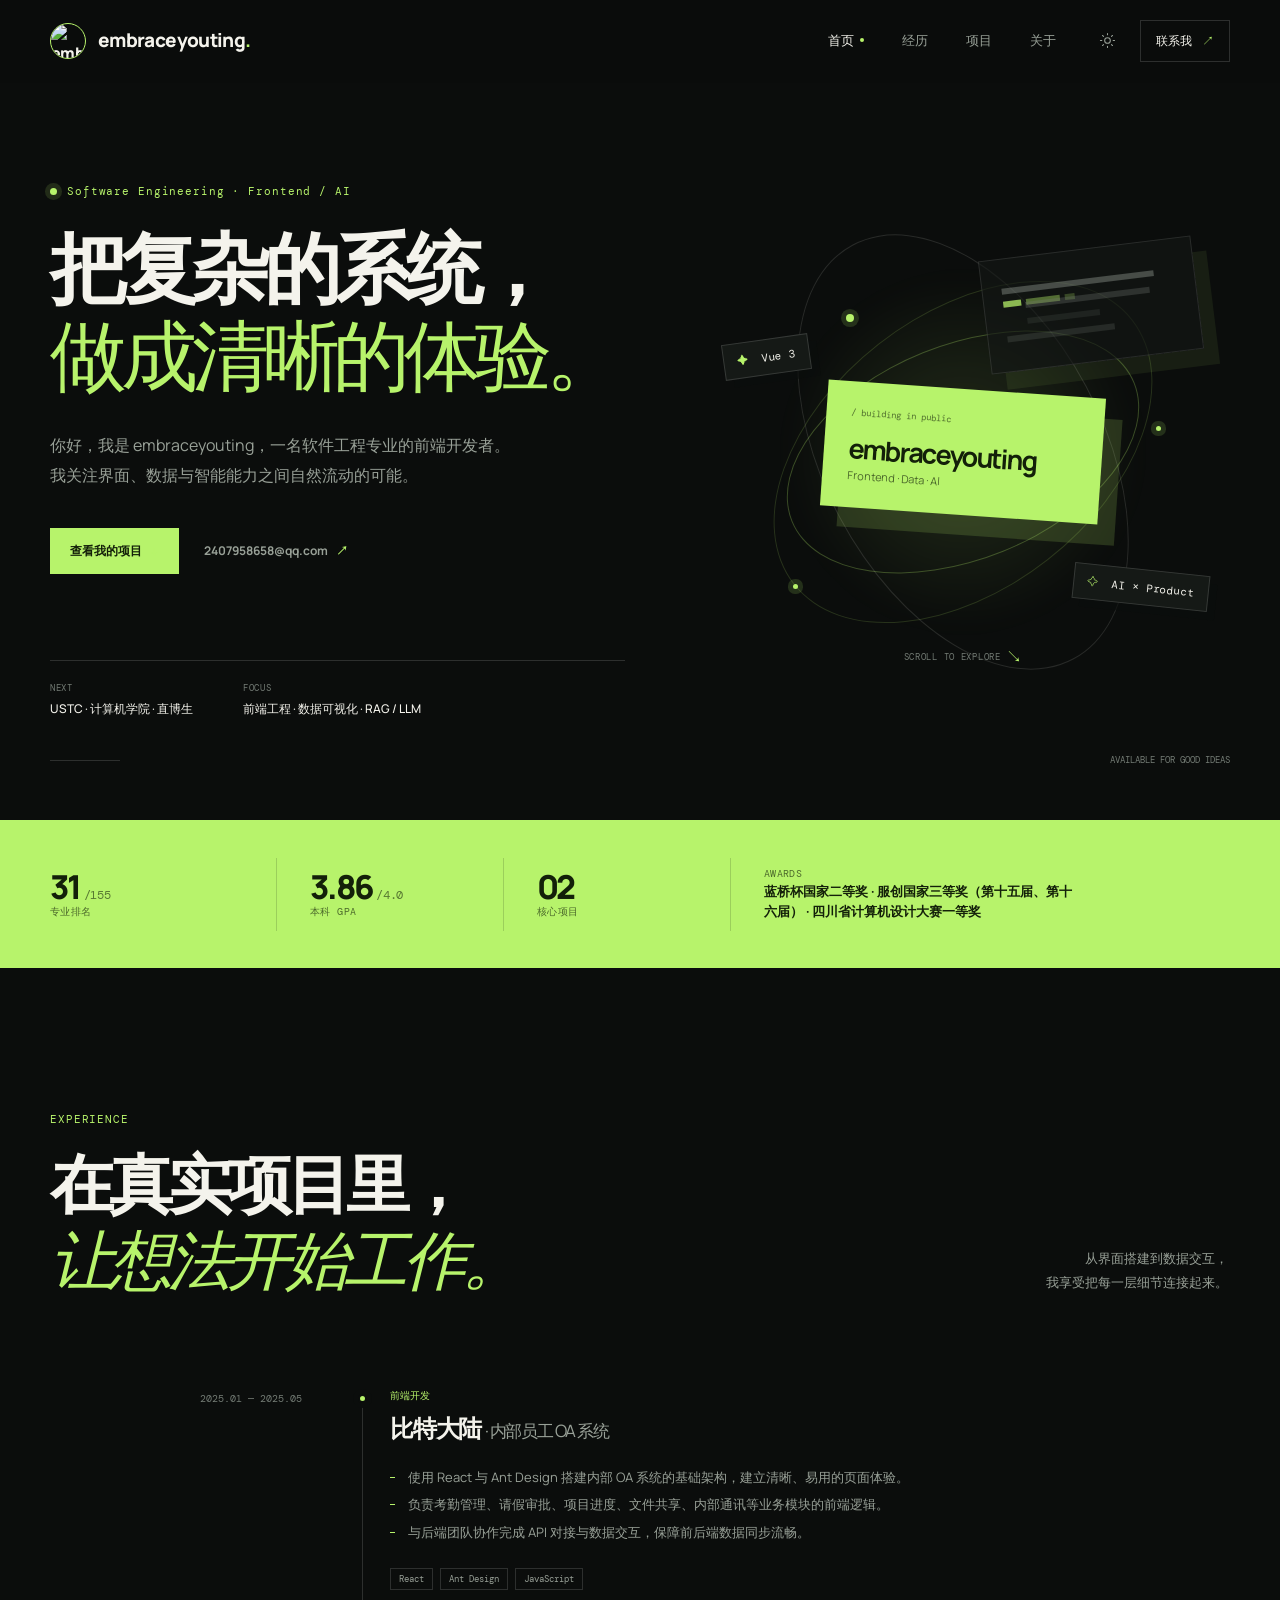
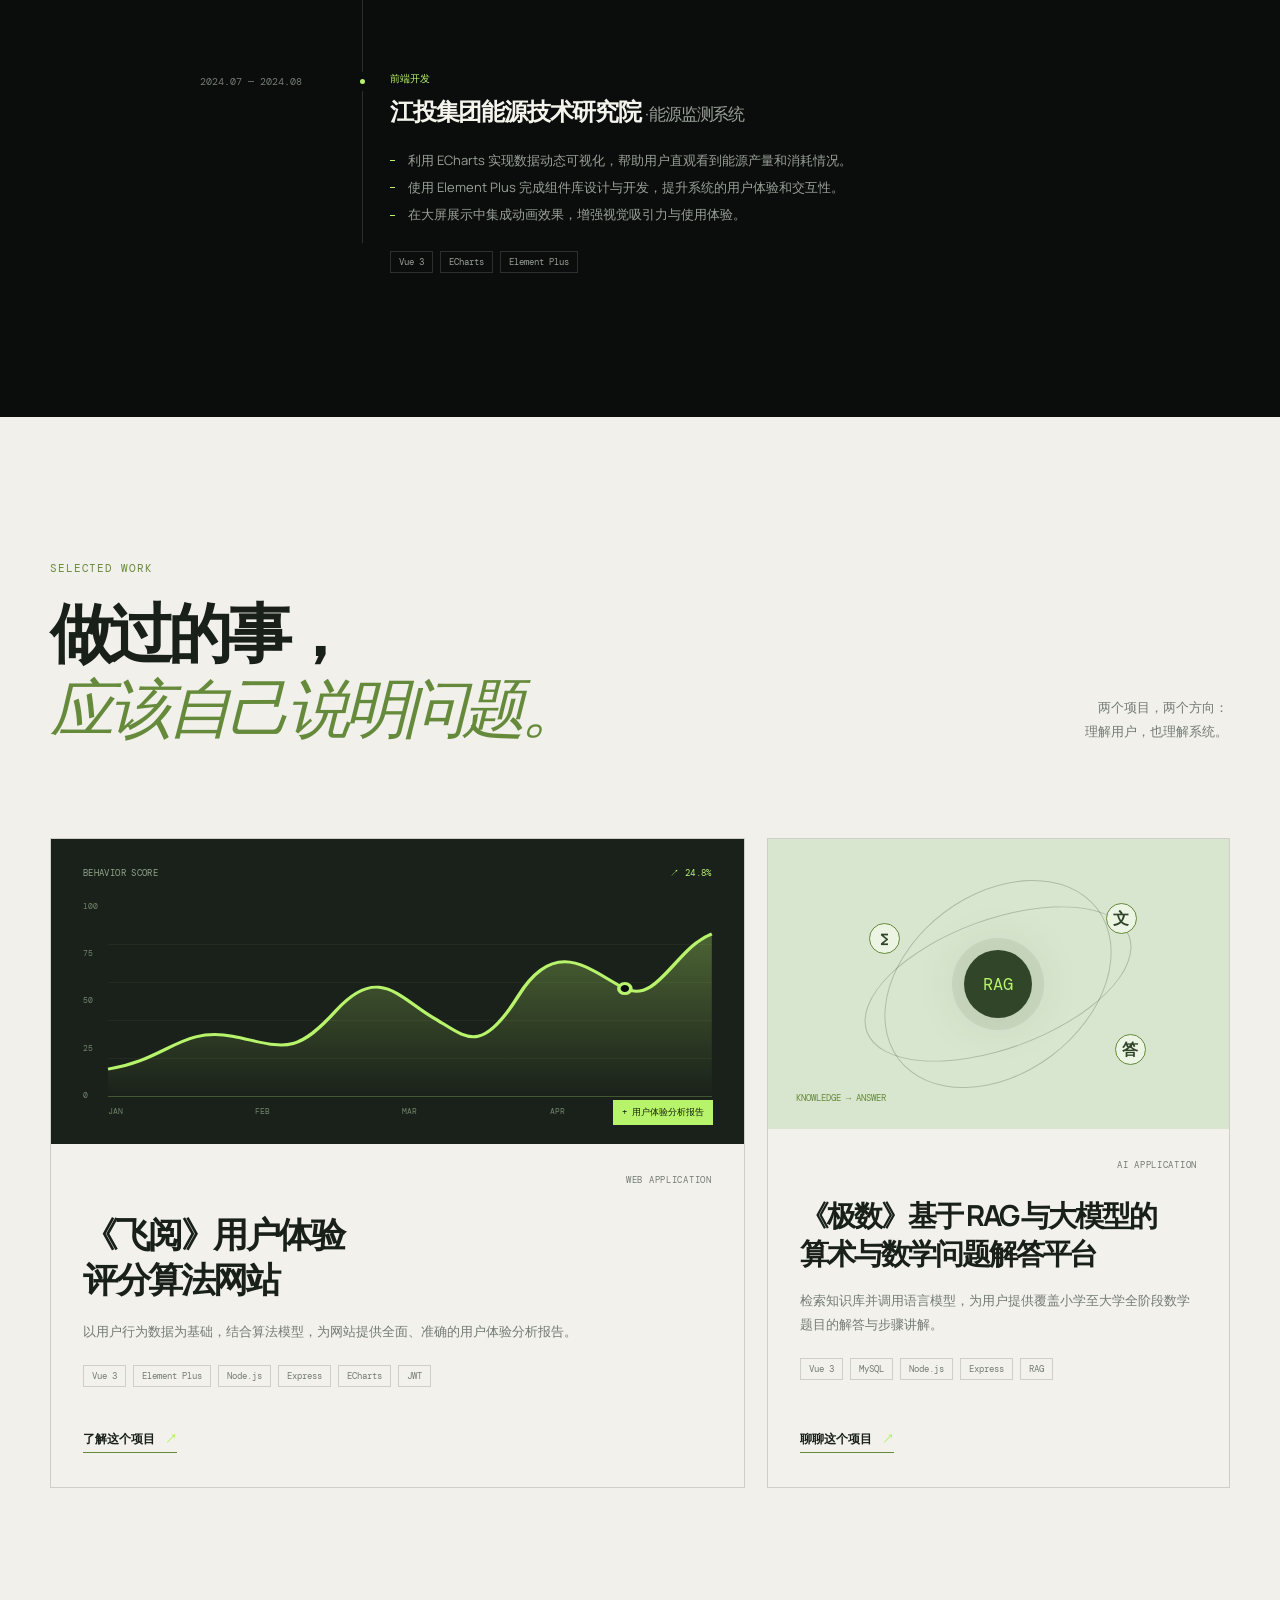
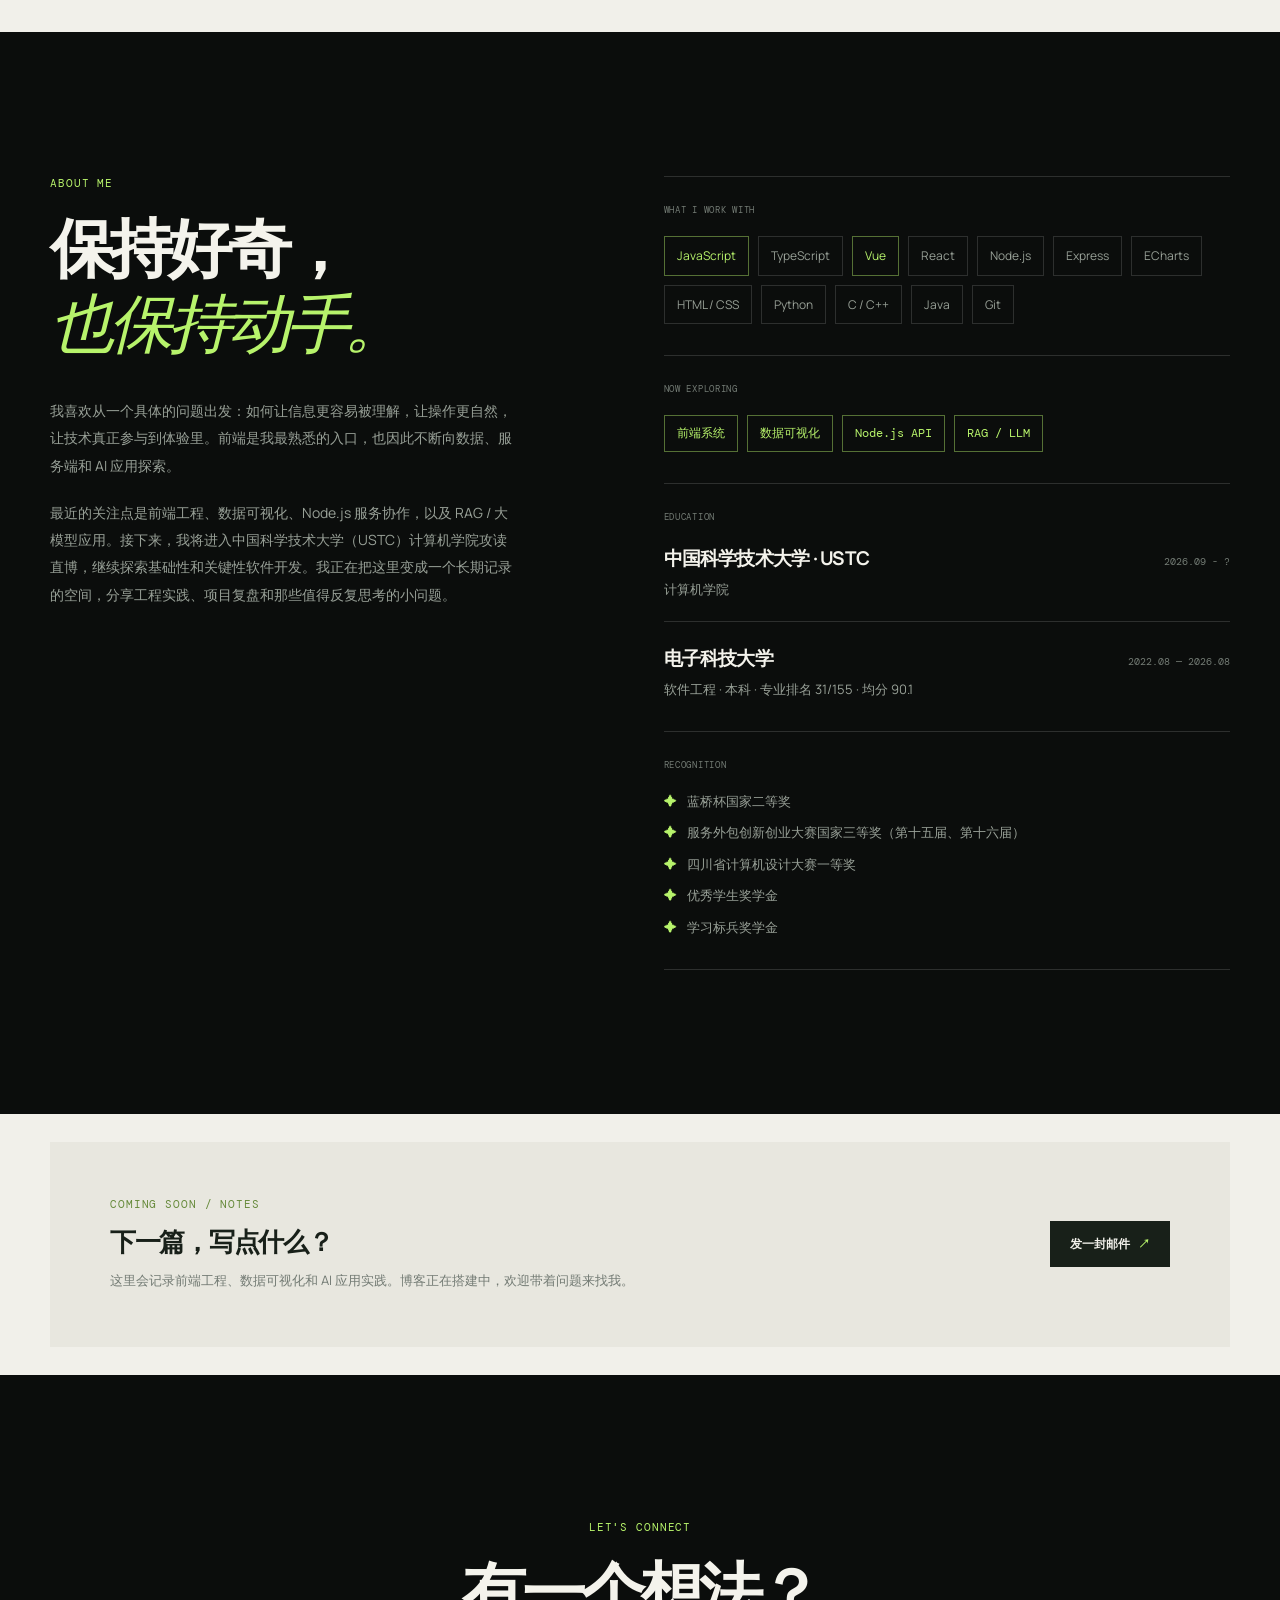
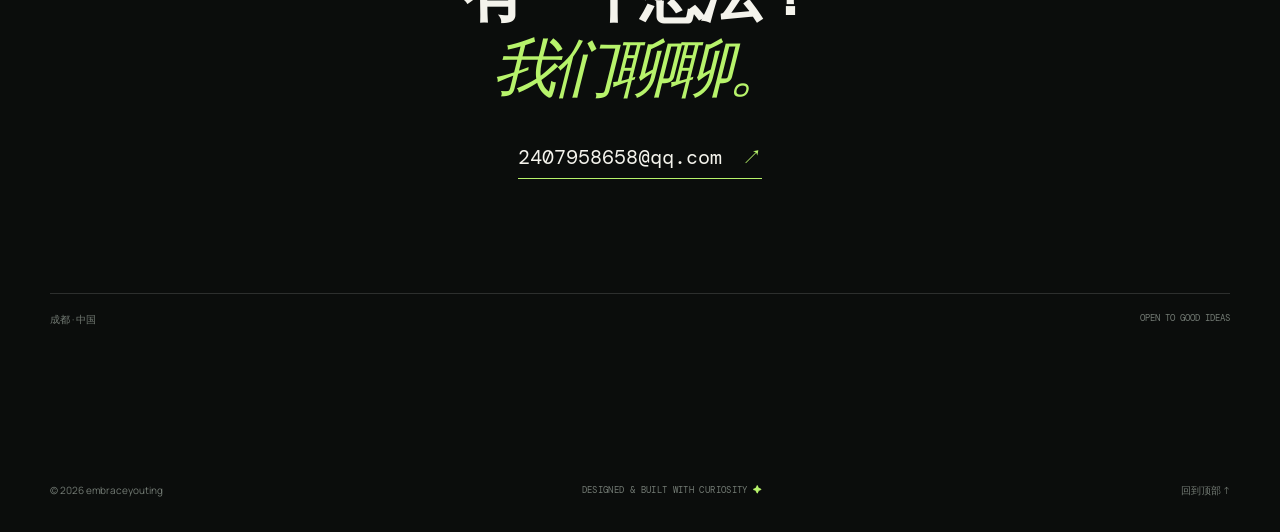
==== index.html @ 8d68cef4 "Adjust education timeline and scrollbar visibility" ====
<!doctype html>
<html lang="zh-CN">
  <head>
    <meta charset="UTF-8" />
    <meta name="viewport" content="width=device-width, initial-scale=1.0" />
    <meta name="theme-color" content="#0b0d0c" />
    <meta
      name="description"
      content="embraceyouting 的个人主页：软件工程、前端开发、数据可视化与 AI 应用实践。"
    />
    <meta property="og:title" content="embraceyouting · Frontend / AI Applications" />
    <meta
      property="og:description"
      content="把复杂的系统，做成清晰的体验。"
    />
    <meta property="og:type" content="website" />
    <title>embraceyouting · Frontend / AI Applications</title>
    <link rel="preconnect" href="https://fonts.googleapis.com" />
    <link rel="preconnect" href="https://fonts.gstatic.com" crossorigin />
    <link
      href="https://fonts.googleapis.com/css2?family=DM+Mono:wght@400;500&family=Manrope:wght@400;500;600;700;800&display=swap"
      rel="stylesheet"
    />
    <link rel="stylesheet" href="styles.css" />
  </head>

  <body>
    <a class="skip-link" href="#main-content">跳到主要内容</a>

    <header class="site-header" data-header>
      <div class="container nav-wrap">
        <a class="brand" href="#top" aria-label="返回首页">
          <img
            class="brand-avatar"
            src="https://avatars.githubusercontent.com/u/118800749?s=512&amp;v=4"
            alt="embraceyouting 的头像"
            width="36"
            height="36"
          />
          <span class="brand-name">embraceyouting<span class="accent">.</span></span>
        </a>

        <nav class="desktop-nav" aria-label="主导航">
          <a class="nav-link is-active" href="#top">首页</a>
          <a class="nav-link" href="#experience">经历</a>
          <a class="nav-link" href="#projects">项目</a>
          <a class="nav-link" href="#about">关于</a>
        </nav>

        <div class="nav-actions">
          <button class="icon-button theme-toggle" type="button" aria-label="切换主题" data-theme-toggle>
            <svg class="icon icon-sun" viewBox="0 0 24 24" aria-hidden="true">
              <circle cx="12" cy="12" r="4"></circle>
              <path d="M12 2v2M12 20v2M4.93 4.93l1.41 1.41M17.66 17.66l1.41 1.41M2 12h2M20 12h2M4.93 19.07l1.41-1.41M17.66 6.34l1.41-1.41"></path>
            </svg>
            <svg class="icon icon-moon" viewBox="0 0 24 24" aria-hidden="true">
              <path d="M20.2 15.6A8.6 8.6 0 0 1 8.4 3.8 8.6 8.6 0 1 0 20.2 15.6Z"></path>
            </svg>
          </button>
          <a class="nav-contact" href="mailto:2407958658@qq.com">联系我 <span>↗</span></a>
          <button class="menu-toggle" type="button" aria-label="打开菜单" aria-expanded="false" data-menu-toggle>
            <span></span><span></span>
          </button>
        </div>
      </div>

      <div class="mobile-menu" data-mobile-menu>
        <a href="#top">首页</a>
        <a href="#experience">经历</a>
        <a href="#projects">项目</a>
        <a href="#about">关于</a>
        <a href="mailto:2407958658@qq.com">发送邮件 <span>↗</span></a>
      </div>
    </header>

    <main id="main-content">
      <section class="hero section" id="top">
        <div class="hero-grid container">
          <div class="hero-copy reveal">
            <p class="eyebrow"><span class="pulse-dot"></span> Software Engineering · Frontend / AI</p>
            <h1>把复杂的系统，<br /><span>做成清晰的体验。</span></h1>
            <p class="hero-intro">
              你好，我是 embraceyouting，一名软件工程专业的前端开发者。<br />
              我关注界面、数据与智能能力之间自然流动的可能。
            </p>
            <div class="hero-actions">
              <a class="button button-primary" href="#projects">查看我的项目 <span>↓</span></a>
              <a class="button button-ghost" href="mailto:2407958658@qq.com">2407958658@qq.com <span>↗</span></a>
            </div>
            <div class="hero-meta">
              <div>
                <span class="meta-label">NEXT</span>
                <strong>USTC · 计算机学院 · 直博生</strong>
              </div>
              <div>
                <span class="meta-label">FOCUS</span>
                <strong>前端工程 · 数据可视化 · RAG / LLM</strong>
              </div>
            </div>
          </div>

          <div class="hero-art reveal reveal-delay-1" aria-label="个人技术方向可视化">
            <div class="art-glow"></div>
            <div class="orbit orbit-one"></div>
            <div class="orbit orbit-two"></div>
            <div class="orbit orbit-three"></div>
            <div class="orbit-dot dot-one"></div>
            <div class="orbit-dot dot-two"></div>
            <div class="orbit-dot dot-three"></div>
            <div class="code-card card-back">
              <span class="code-line"><i></i><i></i><i></i></span>
              <span class="code-line line-long"></span>
              <span class="code-line line-short"></span>
              <span class="code-line line-medium"></span>
            </div>
            <div class="portrait-card">
              <div class="portrait-caption">
                <span class="mono">/ building in public</span>
                <strong>embraceyouting</strong>
                <span>Frontend · Data · AI</span>
              </div>
            </div>
            <div class="floating-tag tag-vue"><span>✦</span> Vue 3</div>
            <div class="floating-tag tag-ai"><span>✧</span> AI × Product</div>
          <div class="art-index mono">SCROLL TO EXPLORE <span>↘</span></div>
          </div>
        </div>
        <div class="hero-bottom container reveal reveal-delay-2">
          <span class="hero-line"></span>
          <span class="mono">AVAILABLE FOR GOOD IDEAS</span>
        </div>
      </section>

      <section class="signal-strip" aria-label="个人概览">
        <div class="container signal-grid">
          <div class="signal-item reveal">
            <span class="signal-number">31<span>/155</span></span>
            <span class="signal-label">专业排名</span>
          </div>
          <div class="signal-item reveal reveal-delay-1">
            <span class="signal-number">3.86<span>/4.0</span></span>
            <span class="signal-label">本科 GPA</span>
          </div>
          <div class="signal-item reveal reveal-delay-2">
            <span class="signal-number">02</span>
            <span class="signal-label">核心项目</span>
          </div>
          <div class="signal-item signal-note reveal reveal-delay-3">
            <span class="signal-label">AWARDS</span>
            <strong>蓝桥杯国家二等奖 · 服创国家三等奖（第十五届、第十六届） · 四川省计算机设计大赛一等奖</strong>
          </div>
        </div>
      </section>

      <section class="section section-dark" id="experience">
        <div class="container">
          <div class="section-heading reveal">
            <div>
              <p class="section-kicker">EXPERIENCE</p>
              <h2>在真实项目里，<br /><em>让想法开始工作。</em></h2>
            </div>
            <p class="section-note">从界面搭建到数据交互，<br />我享受把每一层细节连接起来。</p>
          </div>

          <div class="timeline">
            <article class="timeline-item reveal">
              <div class="timeline-date mono">2025.01 — 2025.05</div>
              <div class="timeline-marker"><span></span></div>
              <div class="timeline-content">
                <p class="timeline-role">前端开发</p>
                <h3>比特大陆 <span>· 内部员工 OA 系统</span></h3>
                <ul>
                  <li>使用 React 与 Ant Design 搭建内部 OA 系统的基础架构，建立清晰、易用的页面体验。</li>
                  <li>负责考勤管理、请假审批、项目进度、文件共享、内部通讯等业务模块的前端逻辑。</li>
                  <li>与后端团队协作完成 API 对接与数据交互，保障前后端数据同步流畅。</li>
                </ul>
                <div class="timeline-tags"><span>React</span><span>Ant Design</span><span>JavaScript</span></div>
              </div>
            </article>

            <article class="timeline-item reveal">
              <div class="timeline-date mono">2024.07 — 2024.08</div>
              <div class="timeline-marker"><span></span></div>
              <div class="timeline-content">
                <p class="timeline-role">前端开发</p>
                <h3>江投集团能源技术研究院 <span>· 能源监测系统</span></h3>
                <ul>
                  <li>利用 ECharts 实现数据动态可视化，帮助用户直观看到能源产量和消耗情况。</li>
                  <li>使用 Element Plus 完成组件库设计与开发，提升系统的用户体验和交互性。</li>
                  <li>在大屏展示中集成动画效果，增强视觉吸引力与使用体验。</li>
                </ul>
                <div class="timeline-tags"><span>Vue 3</span><span>ECharts</span><span>Element Plus</span></div>
              </div>
            </article>
          </div>
        </div>
      </section>

      <section class="section section-paper" id="projects">
        <div class="container">
          <div class="section-heading reveal">
            <div>
              <p class="section-kicker">SELECTED WORK</p>
              <h2>做过的事，<br /><em>应该自己说明问题。</em></h2>
            </div>
            <p class="section-note">两个项目，两个方向：<br />理解用户，也理解系统。</p>
          </div>

          <div class="project-grid">
            <article class="project-card project-card-featured reveal">
              <div class="project-visual visual-dashboard">
                <div class="visual-topline"><span>BEHAVIOR SCORE</span><span>↗ 24.8%</span></div>
                <div class="chart-area">
                  <div class="chart-y"><span>100</span><span>75</span><span>50</span><span>25</span><span>0</span></div>
                  <svg viewBox="0 0 500 190" role="img" aria-label="用户行为趋势示意图" preserveAspectRatio="none">
                    <defs>
                      <linearGradient id="chart-fill" x1="0" x2="0" y1="0" y2="1">
                        <stop offset="0" stop-color="#b7f36b" stop-opacity=".32" />
                        <stop offset="1" stop-color="#b7f36b" stop-opacity="0" />
                      </linearGradient>
                    </defs>
                    <path d="M0 163 C48 154 61 120 103 130 S154 151 189 104 S242 92 269 111 S308 151 340 89 S401 66 428 82 S470 41 500 27 V190 H0Z" fill="url(#chart-fill)" />
                    <path d="M0 163 C48 154 61 120 103 130 S154 151 189 104 S242 92 269 111 S308 151 340 89 S401 66 428 82 S470 41 500 27" fill="none" stroke="#b7f36b" stroke-width="3" />
                    <circle cx="428" cy="82" r="5" fill="#0b0d0c" stroke="#b7f36b" stroke-width="3" />
                  </svg>
                </div>
                <div class="chart-x"><span>JAN</span><span>FEB</span><span>MAR</span><span>APR</span><span>MAY</span></div>
                <div class="visual-chip">+ 用户体验分析报告</div>
              </div>
              <div class="project-copy">
                <div class="project-topline"><span class="project-type">WEB APPLICATION</span></div>
                <h3>《飞阅》用户体验<br />评分算法网站</h3>
                <p>以用户行为数据为基础，结合算法模型，为网站提供全面、准确的用户体验分析报告。</p>
                <div class="project-stack"><span>Vue 3</span><span>Element Plus</span><span>Node.js</span><span>Express</span><span>ECharts</span><span>JWT</span></div>
                <a class="text-link" href="mailto:2407958658@qq.com?subject=关于《飞阅》用户体验评分算法网站">了解这个项目 <span>↗</span></a>
              </div>
            </article>

            <article class="project-card reveal reveal-delay-1">
              <div class="project-visual visual-rag">
                <div class="rag-orbit rag-orbit-one"></div>
                <div class="rag-orbit rag-orbit-two"></div>
                <div class="rag-core">RAG</div>
                <div class="rag-node node-a">∑</div>
                <div class="rag-node node-b">文</div>
                <div class="rag-node node-c">答</div>
                <div class="rag-label mono">KNOWLEDGE → ANSWER</div>
              </div>
              <div class="project-copy">
                <div class="project-topline"><span class="project-type">AI APPLICATION</span></div>
                <h3>《极数》基于 RAG 与大模型的<br />算术与数学问题解答平台</h3>
                <p>检索知识库并调用语言模型，为用户提供覆盖小学至大学全阶段数学题目的解答与步骤讲解。</p>
                <div class="project-stack"><span>Vue 3</span><span>MySQL</span><span>Node.js</span><span>Express</span><span>RAG</span></div>
                <a class="text-link" href="mailto:2407958658@qq.com?subject=关于《极数》数学问答平台">聊聊这个项目 <span>↗</span></a>
              </div>
            </article>
          </div>
        </div>
      </section>

      <section class="section section-dark about-section" id="about">
        <div class="container about-grid">
          <div class="about-intro reveal">
              <p class="section-kicker">ABOUT ME</p>
            <h2>保持好奇，<br /><em>也保持动手。</em></h2>
            <p>
              我喜欢从一个具体的问题出发：如何让信息更容易被理解，让操作更自然，让技术真正参与到体验里。前端是我最熟悉的入口，也因此不断向数据、服务端和 AI 应用探索。
            </p>
            <p>
              最近的关注点是前端工程、数据可视化、Node.js 服务协作，以及 RAG / 大模型应用。接下来，我将进入中国科学技术大学（USTC）计算机学院攻读直博，继续探索基础性和关键性软件开发。我正在把这里变成一个长期记录的空间，分享工程实践、项目复盘和那些值得反复思考的小问题。
            </p>
          </div>

          <div class="about-details reveal reveal-delay-1">
            <div class="detail-block">
              <span class="detail-label mono">WHAT I WORK WITH</span>
              <div class="skill-cloud">
                <span class="skill skill-main">JavaScript</span><span>TypeScript</span><span class="skill skill-main">Vue</span><span>React</span><span>Node.js</span><span>Express</span><span>ECharts</span><span>HTML / CSS</span><span>Python</span><span>C / C++</span><span>Java</span><span>Git</span>
              </div>
            </div>
            <div class="detail-block">
              <span class="detail-label mono">NOW EXPLORING</span>
              <div class="focus-list"><span>前端系统</span><span>数据可视化</span><span>Node.js API</span><span>RAG / LLM</span></div>
            </div>
            <div class="detail-block detail-education">
              <span class="detail-label mono">EDUCATION</span>
              <div class="education-row"><strong>中国科学技术大学 · USTC</strong><span>2026.09 - ?</span></div>
              <p>计算机学院</p>
              <div class="education-row"><strong>电子科技大学</strong><span>2022.08 — 2026.08</span></div>
              <p>软件工程 · 本科 · 专业排名 31/155 · 均分 90.1</p>
            </div>
            <div class="detail-block detail-education">
              <span class="detail-label mono">RECOGNITION</span>
              <div class="recognition-list"><span>蓝桥杯国家二等奖</span><span>服务外包创新创业大赛国家三等奖（第十五届、第十六届）</span><span>四川省计算机设计大赛一等奖</span><span>优秀学生奖学金</span><span>学习标兵奖学金</span></div>
            </div>
          </div>
        </div>
      </section>

      <section class="writing-section section-paper">
        <div class="container writing-card reveal">
          <div>
            <p class="section-kicker">COMING SOON / NOTES</p>
            <h2>下一篇，写点什么？</h2>
            <p>这里会记录前端工程、数据可视化和 AI 应用实践。博客正在搭建中，欢迎带着问题来找我。</p>
          </div>
          <a class="button button-dark" href="mailto:2407958658@qq.com?subject=你好，embraceyouting">发一封邮件 <span>↗</span></a>
        </div>
      </section>

      <section class="contact-section section-dark" id="contact">
        <div class="container contact-wrap reveal">
          <p class="section-kicker">LET'S CONNECT</p>
          <h2>有一个想法？<br /><em>我们聊聊。</em></h2>
          <a class="contact-email" href="mailto:2407958658@qq.com">2407958658@qq.com <span>↗</span></a>
          <div class="contact-meta"><span>成都 · 中国</span><span class="mono">OPEN TO GOOD IDEAS</span></div>
        </div>
      </section>
    </main>

    <footer class="site-footer">
      <div class="container footer-wrap">
          <span>© <span data-year>2026</span> embraceyouting</span>
        <span class="footer-build mono">DESIGNED & BUILT WITH CURIOSITY <span>✦</span></span>
        <a href="#top">回到顶部 ↑</a>
      </div>
    </footer>

    <script src="script.js"></script>
  </body>
</html>
---- styles.css ----
:root {
  --bg: #0b0d0c;
  --bg-soft: #111412;
  --bg-card: #151916;
  --paper: #f1f0ea;
  --paper-soft: #e8e7df;
  --ink: #182019;
  --text: #f4f3ec;
  --muted: #98a097;
  --muted-light: #737b74;
  --line: rgba(255, 255, 255, 0.14);
  --line-dark: rgba(24, 32, 25, 0.16);
  --accent: #b7f36b;
  --accent-deep: #90c84e;
  --accent-ink: #132009;
  --serif: Georgia, "Times New Roman", "Noto Serif SC", serif;
  --sans: "Manrope", "PingFang SC", "Microsoft YaHei", sans-serif;
  --mono: "DM Mono", "SFMono-Regular", Consolas, monospace;
  color-scheme: dark;
}

html[data-theme="light"] {
  --bg: #f3f2ed;
  --bg-soft: #eae9e2;
  --bg-card: #ffffff;
  --paper: #0f1510;
  --paper-soft: #e7e7df;
  --ink: #f3f2ed;
  --text: #182019;
  --muted: #5f695f;
  --muted-light: #727a73;
  --line: rgba(24, 32, 25, 0.16);
  --line-dark: rgba(255, 255, 255, 0.15);
  color-scheme: light;
}

* { box-sizing: border-box; }

html { scroll-behavior: smooth; scrollbar-width: none; }
html::-webkit-scrollbar { display: none; width: 0; height: 0; }

body {
  margin: 0;
  background: var(--bg);
  color: var(--text);
  font-family: var(--sans);
  font-size: 16px;
  line-height: 1.65;
  -webkit-font-smoothing: antialiased;
  overflow-x: hidden;
}

body, a, button { transition: background-color .25s ease, color .25s ease, border-color .25s ease; }
a { color: inherit; text-decoration: none; }
button { color: inherit; font: inherit; }
::selection { background: var(--accent); color: var(--accent-ink); }

.container { width: min(1180px, calc(100% - 96px)); margin: 0 auto; }
.mono { font-family: var(--mono); }
.accent { color: var(--accent); }
.section { padding: 144px 0; position: relative; }
.section-dark { background: var(--bg); color: var(--text); }
.section-paper { background: var(--paper); color: var(--ink); }

.skip-link {
  position: fixed; left: 20px; top: -100px; z-index: 1000;
  padding: 8px 14px; background: var(--accent); color: var(--accent-ink);
}
.skip-link:focus { top: 20px; }

.site-header {
  position: fixed; inset: 0 0 auto; z-index: 20;
  background: color-mix(in srgb, var(--bg) 78%, transparent);
  border-bottom: 1px solid transparent;
  backdrop-filter: blur(18px);
}
.site-header.is-scrolled { border-color: var(--line); }
.nav-wrap { min-height: 82px; display: flex; align-items: center; justify-content: space-between; gap: 36px; }
.brand { display: flex; align-items: center; gap: 12px; font-weight: 800; letter-spacing: -.04em; }
.brand-avatar { display: block; width: 36px; height: 36px; border: 1px solid var(--accent); border-radius: 50%; object-fit: cover; image-rendering: auto; }
.brand-name { font-size: 19px; }
.desktop-nav { display: flex; align-items: center; gap: 38px; margin-left: auto; }
.nav-link { color: var(--muted); font-size: 13px; }
.nav-link span, .mobile-menu span { margin-left: 5px; color: var(--muted-light); font: 10px var(--mono); }
.nav-link:hover, .nav-link.is-active { color: var(--text); }
.nav-link.is-active::after { display: inline-block; content: ""; width: 4px; height: 4px; margin: 0 0 3px 6px; border-radius: 50%; background: var(--accent); }
.nav-actions { display: flex; align-items: center; gap: 18px; }
.icon-button, .menu-toggle { display: grid; place-items: center; border: 0; background: transparent; cursor: pointer; }
.icon-button { width: 30px; height: 30px; color: var(--muted); }
.icon-button:hover { color: var(--accent); }
.icon { width: 17px; height: 17px; fill: none; stroke: currentColor; stroke-width: 1.5; stroke-linecap: round; stroke-linejoin: round; }
.icon-moon { display: none; }
html[data-theme="light"] .icon-sun { display: none; }
html[data-theme="light"] .icon-moon { display: block; }
.nav-contact { padding: 10px 15px; border: 1px solid var(--line); color: var(--text); font-size: 12px; }
.nav-contact:hover { border-color: var(--accent); color: var(--accent); }
.nav-contact span, .button span, .text-link span, .contact-email span { margin-left: 8px; color: var(--accent); }
.menu-toggle, .mobile-menu { display: none; }

.hero { min-height: min(820px, 100vh); padding-top: 184px; padding-bottom: 54px; display: flex; flex-direction: column; align-items: center; }
.hero-grid { display: grid; grid-template-columns: minmax(0, .97fr) minmax(420px, .9fr); align-items: center; gap: 72px; }
.eyebrow, .section-kicker, .meta-label, .detail-label { color: var(--accent); font: 11px var(--mono); letter-spacing: .08em; }
.eyebrow { display: flex; align-items: center; gap: 10px; margin: 0 0 26px; }
.pulse-dot { display: inline-block; width: 7px; height: 7px; border-radius: 50%; background: var(--accent); box-shadow: 0 0 0 5px color-mix(in srgb, var(--accent) 13%, transparent); }
h1, h2, h3, p { margin-top: 0; }
h1 { max-width: 720px; margin-bottom: 28px; font-size: clamp(46px, 6vw, 82px); line-height: 1.13; letter-spacing: -.075em; font-weight: 700; overflow-wrap: anywhere; }
h1 span, h2 em { color: var(--accent); font-family: var(--serif); font-weight: 400; letter-spacing: -.08em; }
.hero-intro { max-width: 500px; margin-bottom: 38px; color: var(--muted); font-size: 16px; line-height: 1.9; }
.hero-actions { display: flex; align-items: center; gap: 24px; flex-wrap: wrap; }
.button { display: inline-flex; align-items: center; justify-content: center; min-height: 46px; padding: 0 19px; border: 1px solid transparent; font-size: 12px; font-weight: 700; }
.button-primary { background: var(--accent); color: var(--accent-ink); }
.button-primary:hover { background: #d0ff91; transform: translateY(-2px); }
.button-ghost { padding-left: 0; padding-right: 0; border-color: transparent; color: var(--muted); }
.button-ghost:hover { color: var(--text); }
.button-dark { background: var(--ink); color: var(--paper); }
.button-dark:hover { background: var(--accent); color: var(--accent-ink); transform: translateY(-2px); }
.hero-meta { display: flex; gap: 50px; margin-top: 86px; padding-top: 21px; border-top: 1px solid var(--line); }
.hero-meta > div { display: flex; flex-direction: column; gap: 5px; }
.meta-label { font-size: 9px; color: var(--muted-light); }
.hero-meta strong { font-size: 12px; font-weight: 500; }

.hero-art { position: relative; min-height: 510px; }
.art-glow { position: absolute; width: 370px; height: 370px; left: 50%; top: 50%; transform: translate(-50%, -50%); border-radius: 50%; background: radial-gradient(circle, color-mix(in srgb, var(--accent) 14%, transparent) 0%, transparent 68%); filter: blur(12px); }
.orbit { position: absolute; left: 50%; top: 50%; border: 1px solid color-mix(in srgb, var(--accent) 27%, transparent); border-radius: 50%; transform: translate(-50%, -50%) rotate(-22deg); }
.orbit-one { width: 370px; height: 215px; }
.orbit-two { width: 470px; height: 280px; transform: translate(-50%, -50%) rotate(62deg); border-color: color-mix(in srgb, var(--text) 12%, transparent); }
.orbit-three { width: 275px; height: 430px; transform: translate(-50%, -50%) rotate(52deg); border-color: color-mix(in srgb, var(--accent) 16%, transparent); }
.orbit-dot { position: absolute; width: 8px; height: 8px; border-radius: 50%; background: var(--accent); box-shadow: 0 0 0 5px color-mix(in srgb, var(--accent) 15%, transparent); }
.dot-one { top: 23%; left: 28%; }
.dot-two { right: 13%; top: 45%; width: 5px; height: 5px; }
.dot-three { bottom: 23%; left: 18%; width: 5px; height: 5px; }
.code-card { position: absolute; width: 214px; padding: 19px; border: 1px solid var(--line); background: color-mix(in srgb, var(--bg-card) 84%, transparent); box-shadow: 14px 17px 0 color-mix(in srgb, var(--accent) 10%, transparent); transform: rotate(-7deg); }
.card-back { top: 10%; right: 6%; opacity: .74; }
.code-line { display: block; width: 88%; height: 6px; margin: 10px 0; background: color-mix(in srgb, var(--muted) 55%, transparent); }
.code-line i { display: inline-block; width: 18px; height: 6px; margin-right: 5px; background: var(--accent); }
.code-line i:nth-child(2) { width: 34px; opacity: .55; }
.code-line i:nth-child(3) { width: 10px; opacity: .32; }
.line-long { width: 72%; margin-left: 22px; opacity: .55; }
.line-short { width: 42%; margin-left: 22px; opacity: .28; }
.line-medium { width: 62%; opacity: .4; }
.portrait-card { position: absolute; z-index: 2; left: 50%; top: 50%; display: flex; align-items: center; width: 278px; min-height: 126px; padding: 25px; transform: translate(-50%, -50%) rotate(4deg); background: var(--accent); color: var(--accent-ink); box-shadow: 18px 20px 0 color-mix(in srgb, var(--accent) 16%, transparent); }
.portrait-caption { display: flex; flex-direction: column; line-height: 1.4; }
.portrait-caption .mono { margin-bottom: 10px; font-size: 9px; opacity: .62; }
.portrait-caption strong { font-size: 27px; letter-spacing: -.08em; }
.portrait-caption > span:last-child { font-size: 11px; opacity: .66; }
.floating-tag { position: absolute; z-index: 3; padding: 10px 13px; border: 1px solid var(--line); background: var(--bg-card); color: var(--text); font: 11px var(--mono); box-shadow: 8px 8px 0 color-mix(in srgb, var(--bg) 62%, transparent); }
.floating-tag span { color: var(--accent); margin-right: 6px; }
.tag-vue { left: 5%; top: 28%; transform: rotate(-8deg); }
.tag-ai { right: 4%; bottom: 20%; transform: rotate(6deg); }
.art-index { position: absolute; bottom: 7%; left: 50%; transform: translateX(-50%); width: 100%; text-align: center; color: var(--muted-light); font-size: 9px; letter-spacing: .08em; }
.art-index span { color: var(--accent); font-size: 16px; vertical-align: -2px; }
.hero-bottom { display: flex; align-items: center; gap: 16px; margin-top: auto; color: var(--muted-light); font: 10px var(--mono); }
.hero-line { width: 70px; height: 1px; background: var(--line); }
.hero-bottom .mono { margin-left: auto; font-size: 9px; }

.signal-strip { background: var(--accent); color: var(--accent-ink); }
.signal-grid { display: grid; grid-template-columns: 1fr 1fr 1fr 2.2fr; align-items: center; min-height: 148px; }
.signal-item { min-height: 73px; padding: 0 33px; border-right: 1px solid color-mix(in srgb, var(--accent-ink) 17%, transparent); display: flex; flex-direction: column; justify-content: center; gap: 2px; }
.signal-item:first-child { padding-left: 0; }
.signal-item:last-child { border: 0; }
.signal-number { font-size: 33px; line-height: 1; font-weight: 800; letter-spacing: -.08em; }
.signal-number span { margin-left: 4px; font: 12px var(--mono); opacity: .58; letter-spacing: -.03em; }
.signal-label { font: 10px var(--mono); letter-spacing: .04em; opacity: .65; }
.signal-note strong { max-width: 320px; font-size: 13px; line-height: 1.5; }

.section-heading { display: flex; align-items: flex-end; justify-content: space-between; gap: 50px; margin-bottom: 90px; }
.section-kicker { margin-bottom: 19px; }
.section-heading h2, .about-intro h2, .contact-wrap h2 { margin: 0; font-size: clamp(39px, 5vw, 66px); line-height: 1.18; letter-spacing: -.075em; }
.section-note { margin: 0 2px 4px 0; color: var(--muted); font-size: 13px; line-height: 1.9; text-align: right; }

.timeline { position: relative; max-width: 1030px; margin-left: auto; }
.timeline::before { position: absolute; top: 10px; bottom: 30px; left: 162px; width: 1px; background: var(--line); content: ""; }
.timeline-item { position: relative; display: grid; grid-template-columns: 135px 55px 1fr; gap: 0; padding-bottom: 82px; }
.timeline-item:last-child { padding-bottom: 0; }
.timeline-date { padding-top: 2px; color: var(--muted-light); font-size: 10px; white-space: nowrap; }
.timeline-marker { position: relative; z-index: 1; display: flex; justify-content: center; }
.timeline-marker span { display: block; width: 9px; height: 9px; margin-top: 5px; border: 2px solid var(--bg); border-radius: 50%; background: var(--accent); box-shadow: 0 0 0 5px var(--bg); }
.timeline-role { margin: 0 0 5px; color: var(--accent); font: 10px var(--mono); text-transform: uppercase; }
.timeline-content h3 { margin: 0 0 19px; font-size: 24px; letter-spacing: -.05em; }
.timeline-content h3 span { color: var(--muted); font-size: 17px; font-weight: 400; }
.timeline-content ul { max-width: 700px; margin: 0 0 25px; padding: 0; list-style: none; color: var(--muted); font-size: 13px; }
.timeline-content li { position: relative; padding-left: 18px; margin-bottom: 6px; }
.timeline-content li::before { position: absolute; left: 0; top: .8em; width: 5px; height: 1px; background: var(--accent); content: ""; }
.timeline-tags, .project-stack { display: flex; flex-wrap: wrap; gap: 7px; }
.timeline-tags span, .project-stack span { padding: 4px 8px; border: 1px solid var(--line); color: var(--muted); font: 9px var(--mono); }

.section-paper .section-kicker { color: #668a3b; }
.section-paper h2 em { color: #668a3b; }
.section-paper .section-note { color: var(--muted-light); }
.project-grid { display: grid; grid-template-columns: 1.2fr .8fr; gap: 22px; align-items: stretch; }
.project-card { display: flex; flex-direction: column; min-height: 650px; border: 1px solid var(--line-dark); background: color-mix(in srgb, var(--paper) 4%, transparent); }
.project-card-featured { display: grid; grid-template-rows: auto 1fr; }
.project-visual { position: relative; min-height: 290px; overflow: hidden; }
.visual-dashboard { padding: 28px 32px; background: #1a211a; color: #dff8be; }
.visual-topline { display: flex; justify-content: space-between; color: #91a58a; font: 9px var(--mono); letter-spacing: .04em; }
.visual-topline span:last-child { color: var(--accent); }
.chart-area { position: relative; height: 190px; margin: 27px 0 0 25px; border-bottom: 1px solid rgba(183, 243, 107, .25); background: repeating-linear-gradient(to bottom, transparent 0, transparent 37px, rgba(183, 243, 107, .11) 38px); }
.chart-y { position: absolute; left: -25px; top: -6px; bottom: -4px; display: flex; flex-direction: column; justify-content: space-between; color: #72856c; font: 8px var(--mono); }
.chart-area svg { width: 100%; height: 100%; overflow: visible; }
.chart-x { display: flex; justify-content: space-between; margin: 9px 0 0 25px; color: #72856c; font: 8px var(--mono); }
.visual-chip { position: absolute; right: 31px; bottom: 19px; padding: 6px 9px; background: var(--accent); color: var(--accent-ink); font: 9px var(--mono); }
.project-copy { flex: 1; padding: 30px 32px 34px; display: flex; flex-direction: column; align-items: flex-start; }
.project-topline { width: 100%; display: flex; align-items: center; justify-content: flex-end; margin-bottom: 26px; }
.project-number { color: #668a3b; font-size: 11px; }
.project-type { color: var(--muted-light); font: 9px var(--mono); letter-spacing: .08em; }
.project-copy h3 { margin: 0 0 17px; font-size: clamp(24px, 3vw, 35px); line-height: 1.3; letter-spacing: -.07em; }
.project-card:not(.project-card-featured) .project-copy h3 { font-size: clamp(22px, 2.5vw, 29px); }
.project-copy p { max-width: 520px; margin-bottom: 22px; color: var(--muted-light); font-size: 13px; line-height: 1.8; }
.project-stack { margin-bottom: 29px; }
.project-stack span { border-color: var(--line-dark); color: var(--muted-light); }
.text-link { margin-top: auto; padding-bottom: 3px; border-bottom: 1px solid #668a3b; color: var(--ink); font-size: 12px; font-weight: 700; }
.text-link:hover { color: #668a3b; }
.visual-rag { min-height: 290px; background: #d9e6cf; color: #314528; }
.rag-orbit { position: absolute; left: 50%; top: 50%; border: 1px solid rgba(49, 69, 40, .26); border-radius: 50%; transform: translate(-50%, -50%) rotate(-20deg); }
.rag-orbit-one { width: 280px; height: 130px; }
.rag-orbit-two { width: 180px; height: 250px; transform: translate(-50%, -50%) rotate(53deg); }
.rag-core { position: absolute; left: 50%; top: 50%; display: grid; place-items: center; width: 68px; height: 68px; border-radius: 50%; background: #314528; color: var(--accent); font: 17px var(--mono); transform: translate(-50%, -50%); box-shadow: 0 0 0 12px rgba(49, 69, 40, .08), 0 0 50px rgba(49, 69, 40, .15); }
.rag-node { position: absolute; display: grid; place-items: center; width: 31px; height: 31px; border: 1px solid #668a3b; border-radius: 50%; background: #ecf5e4; font-weight: 700; }
.node-a { top: 29%; left: 22%; }.node-b { top: 22%; right: 20%; }.node-c { right: 18%; bottom: 22%; }
.rag-label { position: absolute; left: 28px; bottom: 23px; color: #668a3b; font-size: 9px; }

.about-section { overflow: hidden; }
.about-grid { display: grid; grid-template-columns: .9fr 1.1fr; gap: 150px; }
.about-intro h2 { margin-bottom: 34px; }
.about-intro > p:not(.section-kicker) { max-width: 475px; color: var(--muted); font-size: 14px; line-height: 1.95; }
.about-intro > p:last-child { margin-top: 20px; }
.about-details { border-top: 1px solid var(--line); }
.detail-block { padding: 27px 0 31px; border-bottom: 1px solid var(--line); }
.detail-label { display: block; margin-bottom: 20px; color: var(--muted-light); font-size: 9px; }
.skill-cloud { display: flex; align-items: center; flex-wrap: wrap; gap: 9px; }
.skill-cloud span { padding: 9px 12px; border: 1px solid var(--line); color: var(--muted); font-size: 12px; }
.skill-cloud .skill-main { border-color: color-mix(in srgb, var(--accent) 43%, transparent); color: var(--accent); }
.focus-list { display: flex; flex-wrap: wrap; gap: 9px; }
.focus-list span { padding: 9px 12px; border: 1px solid color-mix(in srgb, var(--accent) 43%, transparent); color: var(--accent); font: 12px var(--mono); }
.education-row { display: flex; align-items: baseline; justify-content: space-between; gap: 20px; }
.education-row + p + .education-row { margin-top: 21px; padding-top: 21px; border-top: 1px solid var(--line); }
.education-row strong { font-size: 19px; letter-spacing: -.04em; }
.education-row span { color: var(--muted-light); font: 10px var(--mono); }
.detail-education p { margin: 4px 0 0; color: var(--muted); font-size: 13px; }
.recognition-list { display: flex; flex-direction: column; gap: 10px; color: var(--muted); font-size: 13px; }
.recognition-list span::before { margin-right: 10px; color: var(--accent); content: "✦"; }

.writing-section { padding: 28px 0; }
.writing-card { display: flex; align-items: center; justify-content: space-between; gap: 50px; padding: 55px 60px; background: var(--paper-soft); }
.writing-card .section-kicker { margin-bottom: 9px; }
.writing-card h2 { margin-bottom: 7px; font-size: 26px; letter-spacing: -.05em; }
.writing-card p:not(.section-kicker) { max-width: 540px; margin: 0; color: var(--muted-light); font-size: 13px; }
.writing-card .button { flex: 0 0 auto; }
.contact-section { padding: 145px 0 120px; }
.contact-wrap { text-align: center; }
.contact-wrap h2 { margin-bottom: 37px; }
.contact-email { display: inline-block; padding-bottom: 7px; border-bottom: 1px solid var(--accent); color: var(--text); font: 20px var(--mono); }
.contact-email:hover { color: var(--accent); }
.contact-meta { display: flex; justify-content: space-between; margin-top: 114px; padding-top: 17px; border-top: 1px solid var(--line); color: var(--muted-light); font-size: 10px; }
.contact-meta .mono { font-size: 9px; }
.site-footer { background: var(--bg); color: var(--muted-light); }
.footer-wrap { min-height: 86px; display: flex; align-items: center; justify-content: space-between; gap: 25px; font-size: 10px; }
.footer-build { font-size: 9px; letter-spacing: .04em; }
.footer-build span { color: var(--accent); }
.footer-wrap > a:hover { color: var(--text); }

.reveal { opacity: 0; transform: translateY(23px); transition: opacity .7s ease, transform .7s ease; }
.reveal-delay-1 { transition-delay: .12s; }.reveal-delay-2 { transition-delay: .2s; }.reveal-delay-3 { transition-delay: .28s; }
.reveal.is-visible { opacity: 1; transform: translateY(0); }

@media (max-width: 900px) {
  .container { width: min(100% - 48px, 680px); }
  .desktop-nav, .nav-contact { display: none; }
  .menu-toggle { display: flex; flex-direction: column; gap: 5px; width: 30px; height: 30px; padding: 5px; }
  .menu-toggle span { display: block; width: 20px; height: 1px; background: var(--text); transition: transform .25s ease; }
  .site-header.menu-open .menu-toggle span:first-child { transform: translateY(3px) rotate(45deg); }
  .site-header.menu-open .menu-toggle span:last-child { transform: translateY(-3px) rotate(-45deg); }
  .mobile-menu { display: flex; flex-direction: column; max-height: 0; overflow: hidden; padding: 0 24px; background: var(--bg); transition: max-height .35s ease, padding .35s ease; }
  .site-header.menu-open .mobile-menu { max-height: 360px; padding: 12px 24px 25px; border-top: 1px solid var(--line); }
  .mobile-menu a { display: flex; justify-content: space-between; padding: 12px 0; border-bottom: 1px solid var(--line); color: var(--muted); font-size: 14px; }
  .mobile-menu a:hover { color: var(--accent); }
  .hero { padding-top: 150px; }
  .hero-grid { grid-template-columns: 1fr; gap: 30px; }
  .hero-art { min-height: 430px; max-width: 600px; width: 100%; margin: 0 auto; }
  .hero-meta { margin-top: 54px; }
  .signal-grid { grid-template-columns: repeat(3, 1fr); padding: 23px 0; }
  .signal-item { padding: 0 18px; }
  .signal-item:first-child { padding-left: 0; }
  .signal-note { grid-column: 1 / -1; min-height: auto; padding: 20px 0 0; margin-top: 20px; border-top: 1px solid color-mix(in srgb, var(--accent-ink) 17%, transparent); border-right: 0; }
  .section { padding: 100px 0; }
  .section-heading { margin-bottom: 60px; }
  .project-grid, .about-grid { grid-template-columns: 1fr; gap: 26px; }
  .project-card { min-height: 0; }
  .about-grid { gap: 60px; }
  .writing-card { padding: 38px 30px; }
}

@media (max-width: 560px) {
  .container { width: calc(100% - 38px); }
  .nav-wrap { min-height: 70px; }
  .hero { min-height: auto; padding-top: 128px; padding-bottom: 44px; }
  h1 { font-size: clamp(42px, 13vw, 61px); }
  h1 span { display: block; max-width: 100%; font-size: .86em; word-break: break-all; }
  .hero-intro { font-size: 14px; }
  .hero-actions { align-items: flex-start; flex-direction: column; gap: 13px; }
  .hero-meta { align-items: flex-start; flex-direction: column; gap: 17px; margin-top: 48px; }
  .hero-art { min-height: 335px; transform: scale(.86); transform-origin: top center; margin-bottom: -47px; }
  .orbit-one { width: 300px; height: 175px; }.orbit-two { width: 370px; height: 225px; }.orbit-three { height: 330px; }
  .portrait-card { width: 272px; padding: 22px; }.portrait-caption strong { font-size: 23px; }
  .card-back { right: 0; }.tag-vue { left: 0; }.tag-ai { right: 0; }
  .hero-bottom { display: none; }
  .signal-grid { grid-template-columns: 1fr 1fr; gap: 21px 0; padding: 27px 0; }
  .signal-item { min-height: 53px; padding: 0 13px; border: 0; border-left: 1px solid color-mix(in srgb, var(--accent-ink) 17%, transparent); }
  .signal-item:nth-child(odd) { padding-left: 0; border-left: 0; }
  .signal-note { grid-column: 1 / -1; padding: 19px 0 0; border-top: 1px solid color-mix(in srgb, var(--accent-ink) 17%, transparent); }
  .signal-number { font-size: 28px; }
  .section { padding: 82px 0; }
  .section-heading { display: block; margin-bottom: 49px; }
  .section-note { margin-top: 22px; text-align: left; }
  .timeline::before { left: 6px; }
  .timeline-item { display: grid; grid-template-columns: 30px 1fr; padding-bottom: 58px; }
  .timeline-date { grid-column: 2; grid-row: 1; margin-bottom: 12px; }
  .timeline-marker { grid-column: 1; grid-row: 1 / span 2; justify-content: flex-start; }
  .timeline-marker span { margin-left: 2px; }
  .timeline-content { grid-column: 2; }
  .timeline-content h3 { font-size: 20px; }.timeline-content h3 span { display: block; margin-top: 3px; font-size: 14px; }
  .timeline-content ul { font-size: 12px; }
  .project-card-featured { display: flex; }
  .project-visual { min-height: 240px; }.visual-dashboard { padding: 23px 20px; }.chart-area { height: 147px; margin-top: 22px; }.visual-chip { right: 20px; bottom: 15px; }
  .project-copy { padding: 25px 22px 28px; }.project-copy h3 { font-size: 25px; }.project-card:not(.project-card-featured) .project-copy h3 { font-size: 23px; }
  .about-intro > p:not(.section-kicker) { font-size: 13px; }.education-row { display: block; }.education-row span { display: block; margin-top: 5px; }
  .writing-card { align-items: flex-start; flex-direction: column; gap: 25px; padding: 30px 22px; }.writing-card h2 { font-size: 22px; }
  .contact-section { padding: 90px 0 80px; }.contact-email { max-width: 100%; font-size: 16px; overflow-wrap: anywhere; }.contact-meta { align-items: flex-start; flex-direction: column; gap: 10px; margin-top: 70px; }
  .footer-wrap { align-items: flex-start; flex-direction: column; justify-content: center; gap: 5px; padding: 20px 0; }.footer-wrap > a { margin-top: 5px; }
}

@media (prefers-reduced-motion: reduce) {
  html { scroll-behavior: auto; }
  *, *::before, *::after { animation-duration: .01ms !important; animation-iteration-count: 1 !important; transition-duration: .01ms !important; }
  .reveal { opacity: 1; transform: none; }
}
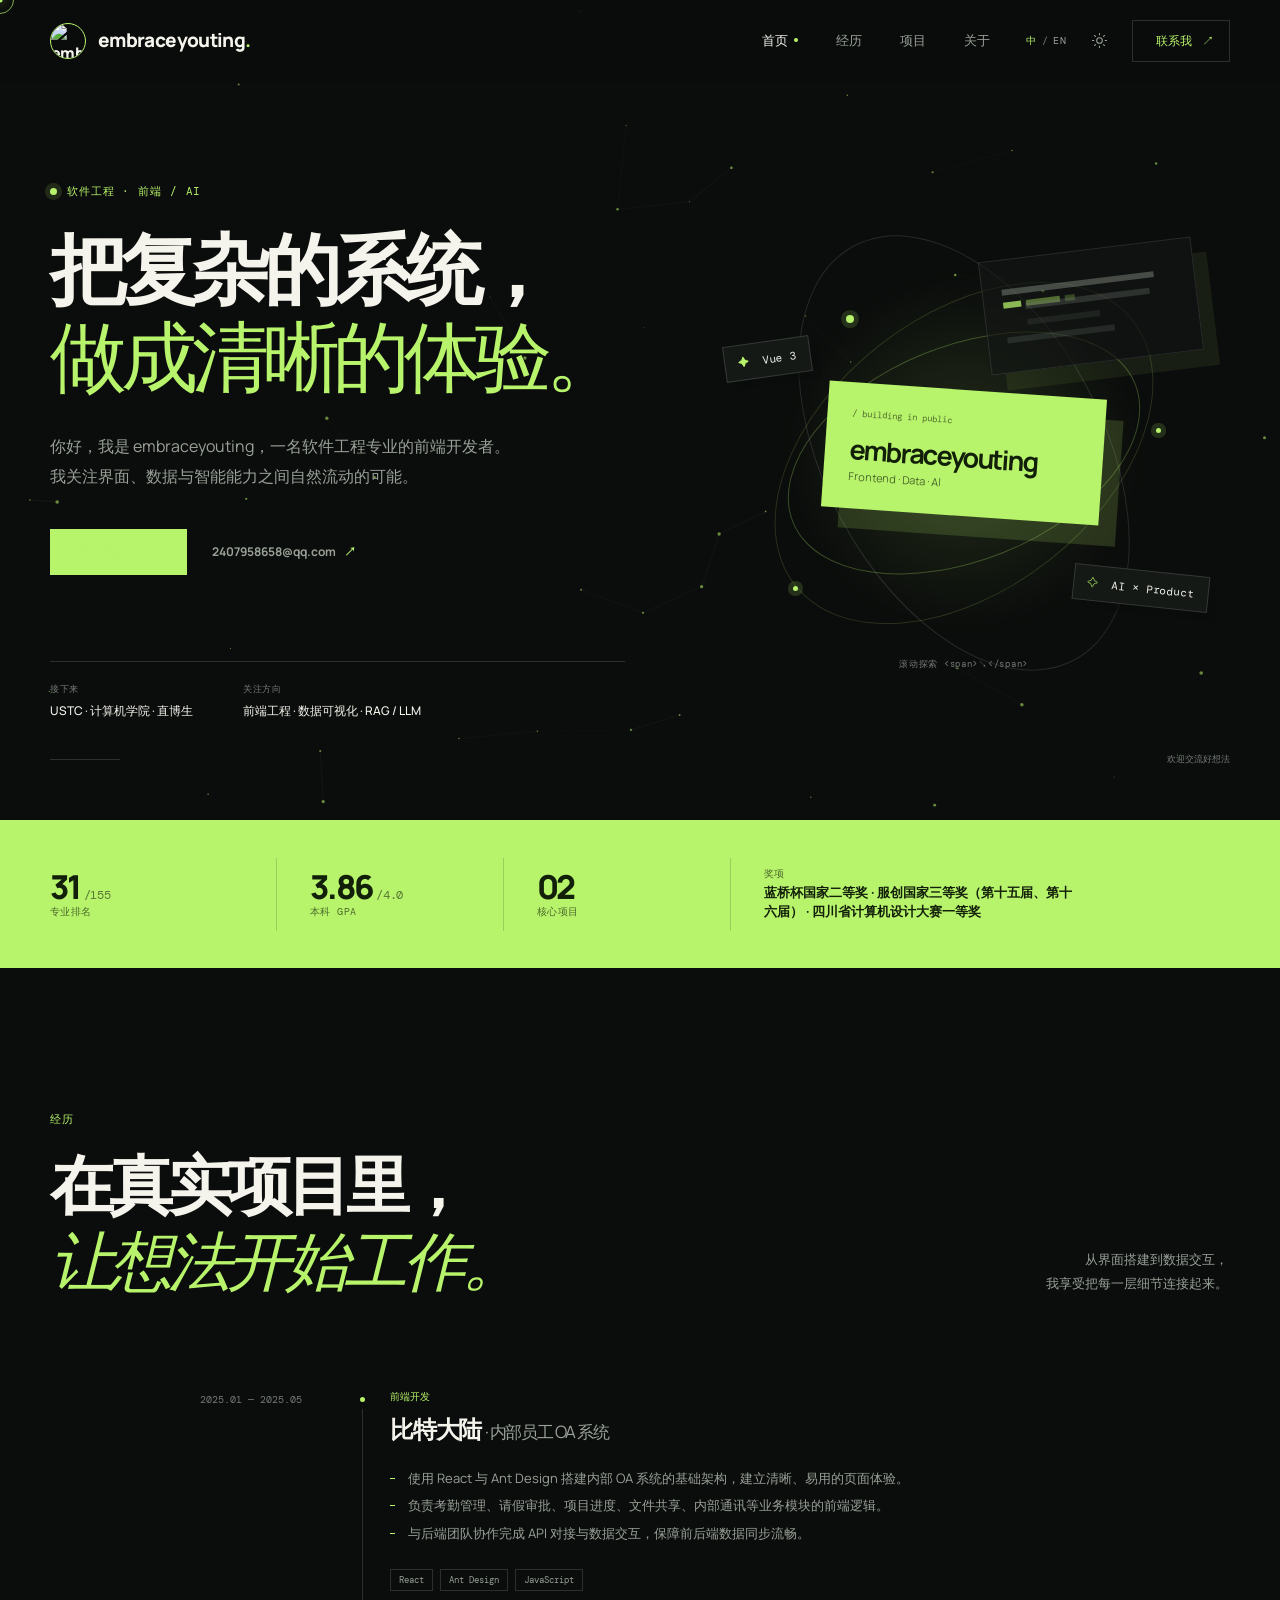
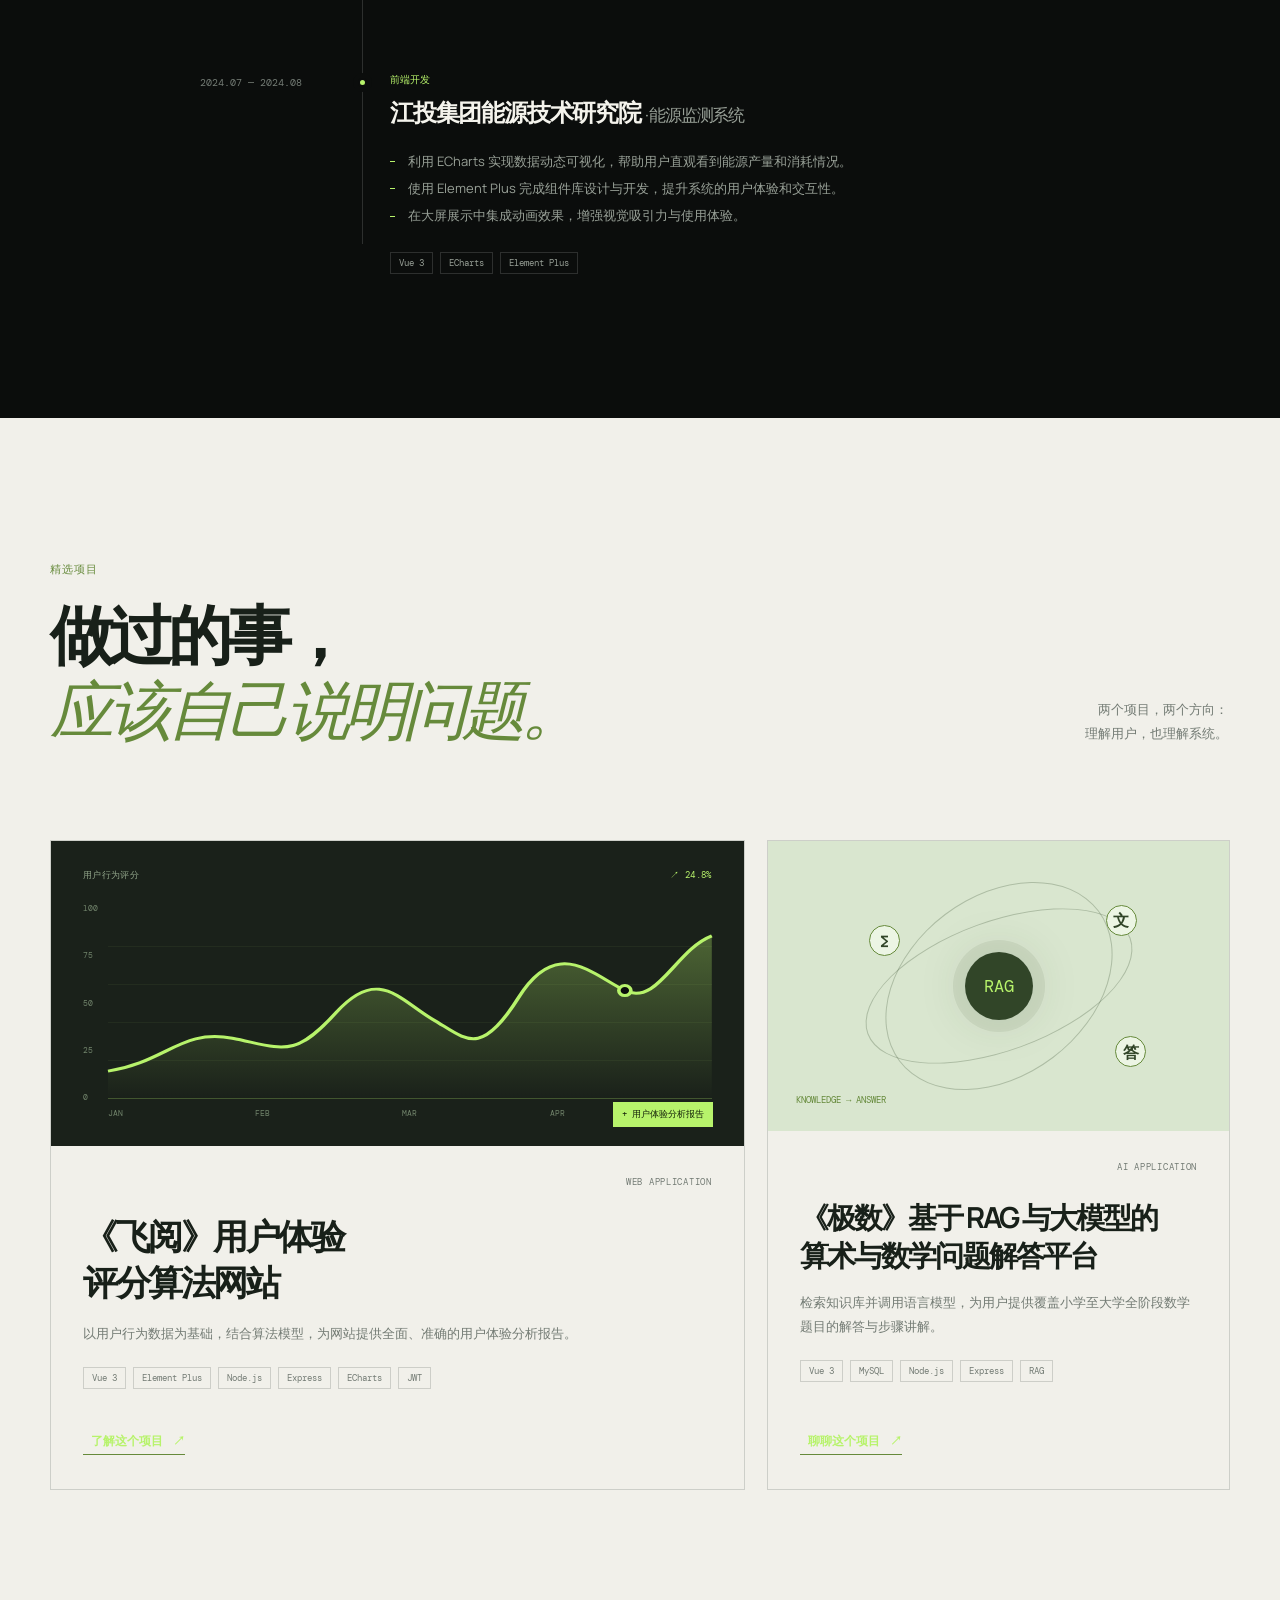
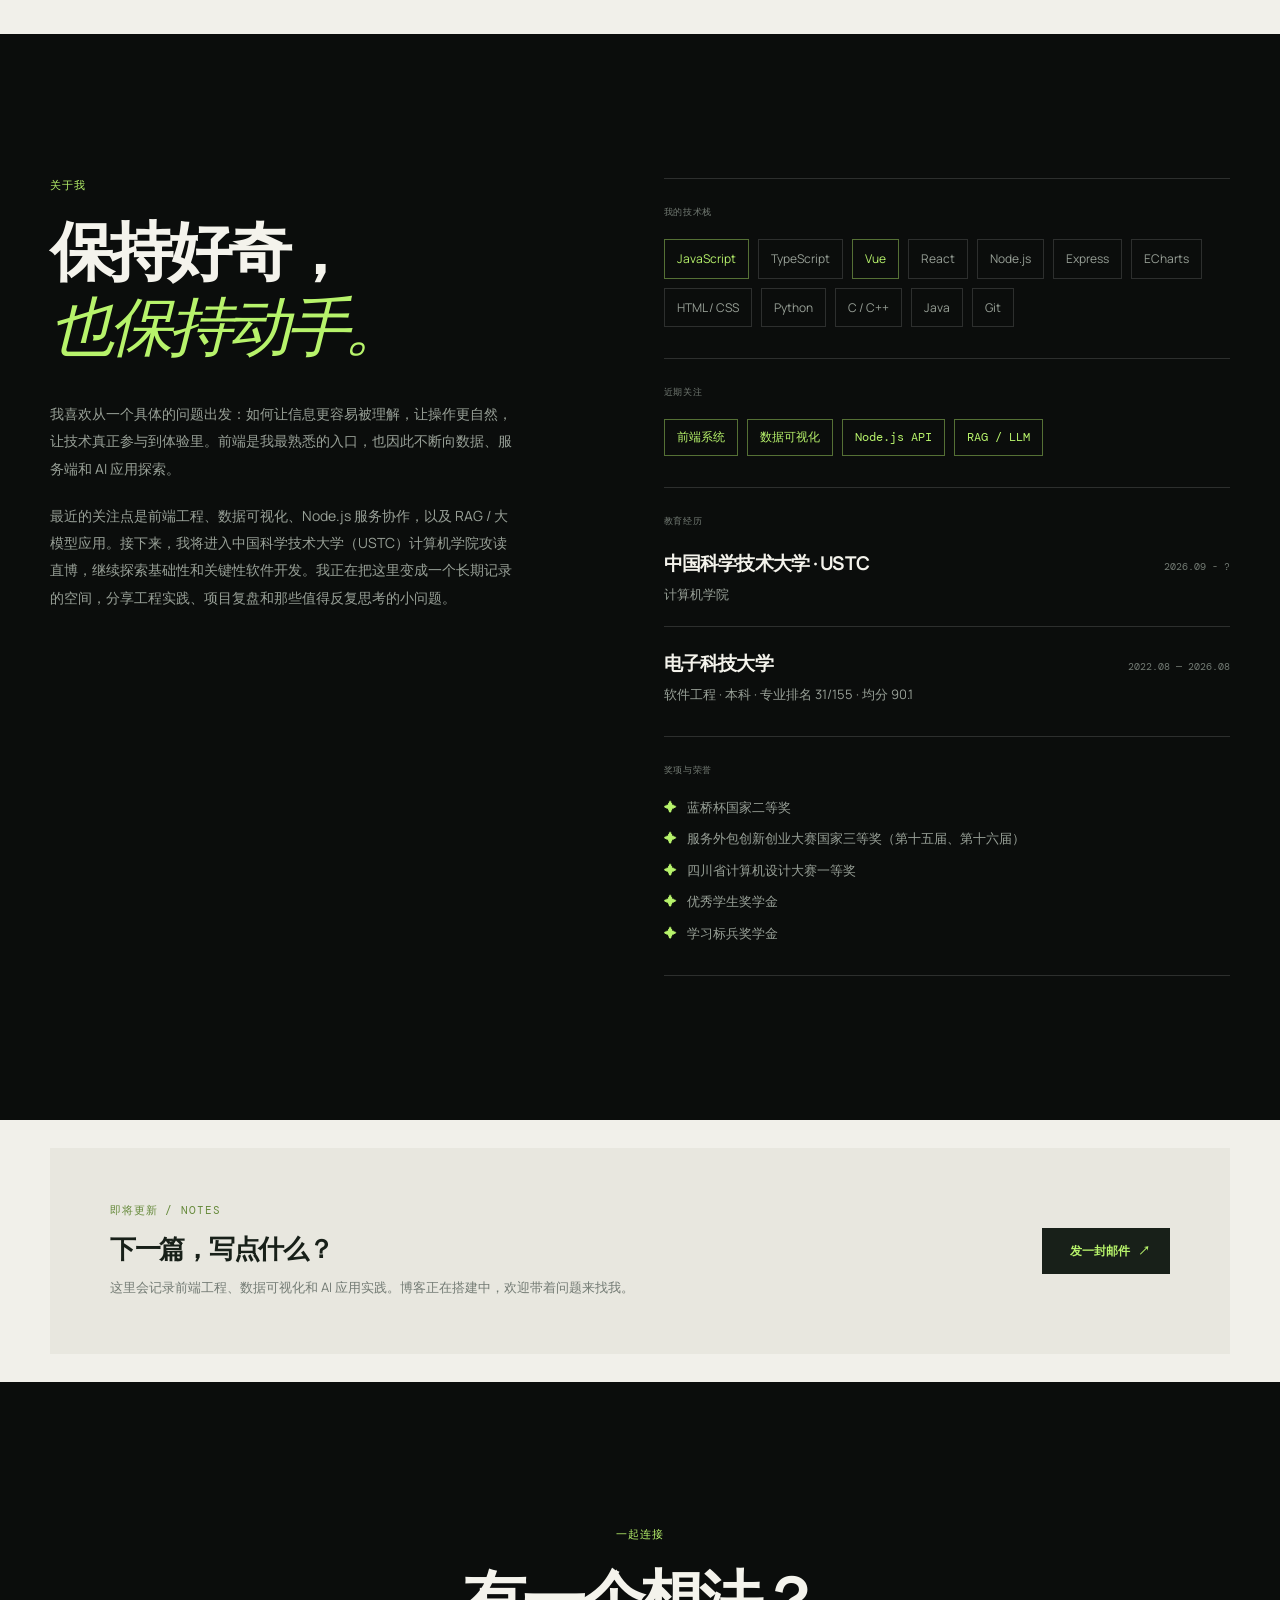
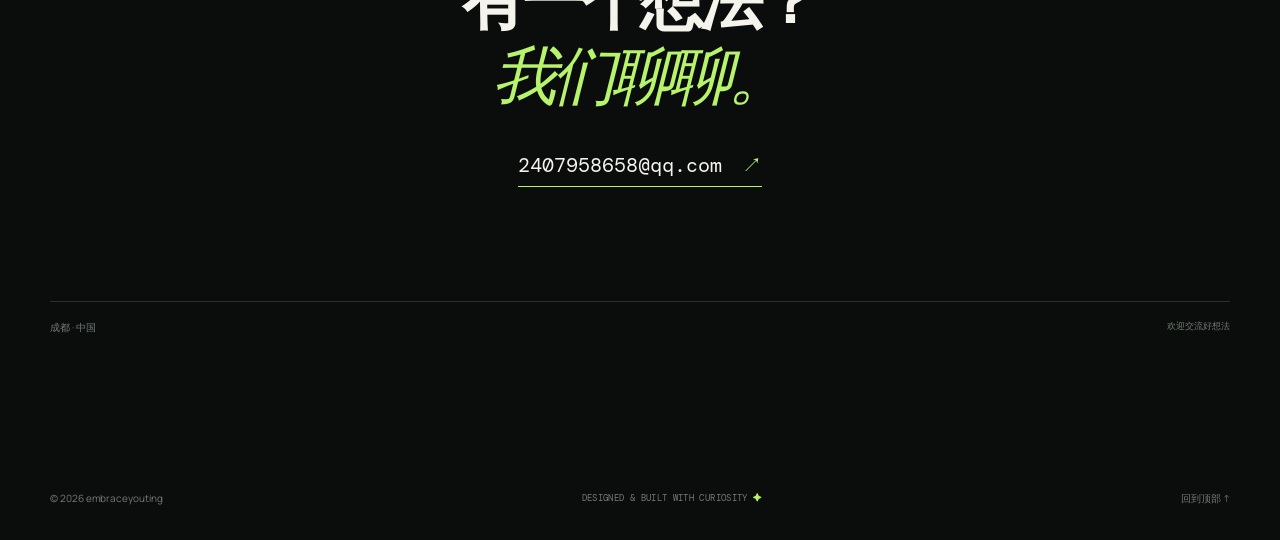
==== commit 56eea337: "Add bilingual interface and interactive effects" ====
--- a/index.html
+++ b/index.html
@@ -25,11 +25,14 @@
   </head>
 
   <body>
-    <a class="skip-link" href="#main-content">跳到主要内容</a>
+    <div class="scroll-progress" data-scroll-progress></div>
+    <div class="cursor-dot" data-cursor-dot aria-hidden="true"></div>
+    <div class="cursor-ring" data-cursor-ring aria-hidden="true"></div>
+    <a class="skip-link" href="#main-content" data-i18n="accessibility.skip">跳到主要内容</a>
 
     <header class="site-header" data-header>
       <div class="container nav-wrap">
-        <a class="brand" href="#top" aria-label="返回首页">
+        <a class="brand" href="#top" aria-label="返回首页" data-i18n-aria="brand.home">
           <img
             class="brand-avatar"
             src="https://avatars.githubusercontent.com/u/118800749?s=512&amp;v=4"
@@ -40,14 +43,17 @@
           <span class="brand-name">embraceyouting<span class="accent">.</span></span>
         </a>
 
-        <nav class="desktop-nav" aria-label="主导航">
-          <a class="nav-link is-active" href="#top">首页</a>
-          <a class="nav-link" href="#experience">经历</a>
-          <a class="nav-link" href="#projects">项目</a>
-          <a class="nav-link" href="#about">关于</a>
+        <nav class="desktop-nav" aria-label="主导航" data-i18n-aria="nav.label">
+          <a class="nav-link is-active" href="#top" data-i18n="nav.home">首页</a>
+          <a class="nav-link" href="#experience" data-i18n="nav.experience">经历</a>
+          <a class="nav-link" href="#projects" data-i18n="nav.projects">项目</a>
+          <a class="nav-link" href="#about" data-i18n="nav.about">关于</a>
         </nav>
 
         <div class="nav-actions">
+          <button class="lang-toggle" type="button" aria-label="切换语言" data-lang-toggle>
+            <span data-lang-current>中</span><span class="lang-slash">/</span><span data-lang-other>EN</span>
+          </button>
           <button class="icon-button theme-toggle" type="button" aria-label="切换主题" data-theme-toggle>
             <svg class="icon icon-sun" viewBox="0 0 24 24" aria-hidden="true">
               <circle cx="12" cy="12" r="4"></circle>
@@ -57,49 +63,50 @@
               <path d="M20.2 15.6A8.6 8.6 0 0 1 8.4 3.8 8.6 8.6 0 1 0 20.2 15.6Z"></path>
             </svg>
           </button>
-          <a class="nav-contact" href="mailto:2407958658@qq.com">联系我 <span>↗</span></a>
-          <button class="menu-toggle" type="button" aria-label="打开菜单" aria-expanded="false" data-menu-toggle>
+          <a class="nav-contact" href="mailto:2407958658@qq.com" data-magnetic><span data-i18n="nav.contact">联系我</span> <span>↗</span></a>
+          <button class="menu-toggle" type="button" aria-label="打开菜单" data-i18n-aria="menu.open" aria-expanded="false" data-menu-toggle>
             <span></span><span></span>
           </button>
         </div>
       </div>
 
       <div class="mobile-menu" data-mobile-menu>
-        <a href="#top">首页</a>
-        <a href="#experience">经历</a>
-        <a href="#projects">项目</a>
-        <a href="#about">关于</a>
-        <a href="mailto:2407958658@qq.com">发送邮件 <span>↗</span></a>
+        <a href="#top" data-i18n="nav.home">首页</a>
+        <a href="#experience" data-i18n="nav.experience">经历</a>
+        <a href="#projects" data-i18n="nav.projects">项目</a>
+        <a href="#about" data-i18n="nav.about">关于</a>
+        <a href="mailto:2407958658@qq.com"><span data-i18n="nav.sendEmail">发送邮件</span> <span>↗</span></a>
       </div>
     </header>
 
     <main id="main-content">
       <section class="hero section" id="top">
+        <canvas class="particle-canvas" data-particle-canvas aria-hidden="true"></canvas>
         <div class="hero-grid container">
           <div class="hero-copy reveal">
-            <p class="eyebrow"><span class="pulse-dot"></span> Software Engineering · Frontend / AI</p>
-            <h1>把复杂的系统，<br /><span>做成清晰的体验。</span></h1>
-            <p class="hero-intro">
+            <p class="eyebrow"><span class="pulse-dot"></span> <span data-i18n="hero.eyebrow">软件工程 · 前端 / AI</span></p>
+            <h1 data-i18n="hero.title" data-i18n-html="true">把复杂的系统，<br /><span>做成清晰的体验。</span></h1>
+            <p class="hero-intro" data-i18n="hero.intro" data-i18n-html="true">
               你好，我是 embraceyouting，一名软件工程专业的前端开发者。<br />
               我关注界面、数据与智能能力之间自然流动的可能。
             </p>
             <div class="hero-actions">
-              <a class="button button-primary" href="#projects">查看我的项目 <span>↓</span></a>
+              <a class="button button-primary" href="#projects" data-magnetic><span data-i18n="hero.viewProjects">查看我的项目</span> <span>↓</span></a>
               <a class="button button-ghost" href="mailto:2407958658@qq.com">2407958658@qq.com <span>↗</span></a>
             </div>
             <div class="hero-meta">
               <div>
-                <span class="meta-label">NEXT</span>
-                <strong>USTC · 计算机学院 · 直博生</strong>
+                <span class="meta-label" data-i18n="hero.nextLabel">接下来</span>
+                <strong data-i18n="hero.nextValue">USTC · 计算机学院 · 直博生</strong>
               </div>
               <div>
-                <span class="meta-label">FOCUS</span>
-                <strong>前端工程 · 数据可视化 · RAG / LLM</strong>
-              </div>
-            </div>
-          </div>
-
-          <div class="hero-art reveal reveal-delay-1" aria-label="个人技术方向可视化">
+                <span class="meta-label" data-i18n="hero.focusLabel">关注方向</span>
+                <strong data-i18n="hero.focusValue">前端工程 · 数据可视化 · RAG / LLM</strong>
+              </div>
+            </div>
+          </div>
+
+          <div class="hero-art reveal reveal-delay-1" aria-label="个人技术方向可视化" data-i18n-aria="hero.artLabel" data-tilt>
             <div class="art-glow"></div>
             <div class="orbit orbit-one"></div>
             <div class="orbit orbit-two"></div>
@@ -117,17 +124,17 @@
               <div class="portrait-caption">
                 <span class="mono">/ building in public</span>
                 <strong>embraceyouting</strong>
-                <span>Frontend · Data · AI</span>
+                <span data-i18n="hero.cardFocus">Frontend · Data · AI</span>
               </div>
             </div>
             <div class="floating-tag tag-vue"><span>✦</span> Vue 3</div>
             <div class="floating-tag tag-ai"><span>✧</span> AI × Product</div>
-          <div class="art-index mono">SCROLL TO EXPLORE <span>↘</span></div>
+            <div class="art-index mono" data-i18n="hero.scrollExplore">SCROLL TO EXPLORE <span>↘</span></div>
           </div>
         </div>
         <div class="hero-bottom container reveal reveal-delay-2">
           <span class="hero-line"></span>
-          <span class="mono">AVAILABLE FOR GOOD IDEAS</span>
+          <span class="mono" data-i18n="hero.available">AVAILABLE FOR GOOD IDEAS</span>
         </div>
       </section>
 
@@ -135,19 +142,19 @@
         <div class="container signal-grid">
           <div class="signal-item reveal">
             <span class="signal-number">31<span>/155</span></span>
-            <span class="signal-label">专业排名</span>
+            <span class="signal-label" data-i18n="stats.rank">专业排名</span>
           </div>
           <div class="signal-item reveal reveal-delay-1">
             <span class="signal-number">3.86<span>/4.0</span></span>
-            <span class="signal-label">本科 GPA</span>
+            <span class="signal-label" data-i18n="stats.gpa">本科 GPA</span>
           </div>
           <div class="signal-item reveal reveal-delay-2">
             <span class="signal-number">02</span>
-            <span class="signal-label">核心项目</span>
+            <span class="signal-label" data-i18n="stats.projects">核心项目</span>
           </div>
           <div class="signal-item signal-note reveal reveal-delay-3">
-            <span class="signal-label">AWARDS</span>
-            <strong>蓝桥杯国家二等奖 · 服创国家三等奖（第十五届、第十六届） · 四川省计算机设计大赛一等奖</strong>
+            <span class="signal-label" data-i18n="stats.awardsLabel">奖项</span>
+            <strong data-i18n="stats.awards">蓝桥杯国家二等奖 · 服创国家三等奖（第十五届、第十六届） · 四川省计算机设计大赛一等奖</strong>
           </div>
         </div>
       </section>
@@ -156,10 +163,10 @@
         <div class="container">
           <div class="section-heading reveal">
             <div>
-              <p class="section-kicker">EXPERIENCE</p>
-              <h2>在真实项目里，<br /><em>让想法开始工作。</em></h2>
-            </div>
-            <p class="section-note">从界面搭建到数据交互，<br />我享受把每一层细节连接起来。</p>
+              <p class="section-kicker" data-i18n="experience.kicker">经历</p>
+              <h2 data-i18n="experience.title" data-i18n-html="true">在真实项目里，<br /><em>让想法开始工作。</em></h2>
+            </div>
+            <p class="section-note" data-i18n="experience.note" data-i18n-html="true">从界面搭建到数据交互，<br />我享受把每一层细节连接起来。</p>
           </div>
 
           <div class="timeline">
@@ -167,12 +174,12 @@
               <div class="timeline-date mono">2025.01 — 2025.05</div>
               <div class="timeline-marker"><span></span></div>
               <div class="timeline-content">
-                <p class="timeline-role">前端开发</p>
-                <h3>比特大陆 <span>· 内部员工 OA 系统</span></h3>
+                <p class="timeline-role" data-i18n="experience.role">前端开发</p>
+                <h3 data-i18n="experience.bitmain.title" data-i18n-html="true">比特大陆 <span>· 内部员工 OA 系统</span></h3>
                 <ul>
-                  <li>使用 React 与 Ant Design 搭建内部 OA 系统的基础架构，建立清晰、易用的页面体验。</li>
-                  <li>负责考勤管理、请假审批、项目进度、文件共享、内部通讯等业务模块的前端逻辑。</li>
-                  <li>与后端团队协作完成 API 对接与数据交互，保障前后端数据同步流畅。</li>
+                  <li data-i18n="experience.bitmain.one">使用 React 与 Ant Design 搭建内部 OA 系统的基础架构，建立清晰、易用的页面体验。</li>
+                  <li data-i18n="experience.bitmain.two">负责考勤管理、请假审批、项目进度、文件共享、内部通讯等业务模块的前端逻辑。</li>
+                  <li data-i18n="experience.bitmain.three">与后端团队协作完成 API 对接与数据交互，保障前后端数据同步流畅。</li>
                 </ul>
                 <div class="timeline-tags"><span>React</span><span>Ant Design</span><span>JavaScript</span></div>
               </div>
@@ -182,12 +189,12 @@
               <div class="timeline-date mono">2024.07 — 2024.08</div>
               <div class="timeline-marker"><span></span></div>
               <div class="timeline-content">
-                <p class="timeline-role">前端开发</p>
-                <h3>江投集团能源技术研究院 <span>· 能源监测系统</span></h3>
+                <p class="timeline-role" data-i18n="experience.role">前端开发</p>
+                <h3 data-i18n="experience.energy.title" data-i18n-html="true">江投集团能源技术研究院 <span>· 能源监测系统</span></h3>
                 <ul>
-                  <li>利用 ECharts 实现数据动态可视化，帮助用户直观看到能源产量和消耗情况。</li>
-                  <li>使用 Element Plus 完成组件库设计与开发，提升系统的用户体验和交互性。</li>
-                  <li>在大屏展示中集成动画效果，增强视觉吸引力与使用体验。</li>
+                  <li data-i18n="experience.energy.one">利用 ECharts 实现数据动态可视化，帮助用户直观看到能源产量和消耗情况。</li>
+                  <li data-i18n="experience.energy.two">使用 Element Plus 完成组件库设计与开发，提升系统的用户体验和交互性。</li>
+                  <li data-i18n="experience.energy.three">在大屏展示中集成动画效果，增强视觉吸引力与使用体验。</li>
                 </ul>
                 <div class="timeline-tags"><span>Vue 3</span><span>ECharts</span><span>Element Plus</span></div>
               </div>
@@ -200,16 +207,16 @@
         <div class="container">
           <div class="section-heading reveal">
             <div>
-              <p class="section-kicker">SELECTED WORK</p>
-              <h2>做过的事，<br /><em>应该自己说明问题。</em></h2>
-            </div>
-            <p class="section-note">两个项目，两个方向：<br />理解用户，也理解系统。</p>
+              <p class="section-kicker" data-i18n="projects.kicker">精选项目</p>
+              <h2 data-i18n="projects.title" data-i18n-html="true">做过的事，<br /><em>应该自己说明问题。</em></h2>
+            </div>
+            <p class="section-note" data-i18n="projects.note" data-i18n-html="true">两个项目，两个方向：<br />理解用户，也理解系统。</p>
           </div>
 
           <div class="project-grid">
-            <article class="project-card project-card-featured reveal">
+            <article class="project-card project-card-featured reveal" data-tilt>
               <div class="project-visual visual-dashboard">
-                <div class="visual-topline"><span>BEHAVIOR SCORE</span><span>↗ 24.8%</span></div>
+                <div class="visual-topline"><span data-i18n="projects.behaviorScore">用户行为评分</span><span>↗ 24.8%</span></div>
                 <div class="chart-area">
                   <div class="chart-y"><span>100</span><span>75</span><span>50</span><span>25</span><span>0</span></div>
                   <svg viewBox="0 0 500 190" role="img" aria-label="用户行为趋势示意图" preserveAspectRatio="none">
@@ -225,18 +232,18 @@
                   </svg>
                 </div>
                 <div class="chart-x"><span>JAN</span><span>FEB</span><span>MAR</span><span>APR</span><span>MAY</span></div>
-                <div class="visual-chip">+ 用户体验分析报告</div>
+                <div class="visual-chip" data-i18n="projects.uxReport">+ 用户体验分析报告</div>
               </div>
               <div class="project-copy">
                 <div class="project-topline"><span class="project-type">WEB APPLICATION</span></div>
-                <h3>《飞阅》用户体验<br />评分算法网站</h3>
-                <p>以用户行为数据为基础，结合算法模型，为网站提供全面、准确的用户体验分析报告。</p>
+                <h3 data-i18n="projects.feiyue.title" data-i18n-html="true">《飞阅》用户体验<br />评分算法网站</h3>
+                <p data-i18n="projects.feiyue.description">以用户行为数据为基础，结合算法模型，为网站提供全面、准确的用户体验分析报告。</p>
                 <div class="project-stack"><span>Vue 3</span><span>Element Plus</span><span>Node.js</span><span>Express</span><span>ECharts</span><span>JWT</span></div>
-                <a class="text-link" href="mailto:2407958658@qq.com?subject=关于《飞阅》用户体验评分算法网站">了解这个项目 <span>↗</span></a>
+                <a class="text-link" href="mailto:2407958658@qq.com?subject=关于《飞阅》用户体验评分算法网站"><span data-i18n="projects.viewProject">了解这个项目</span> <span>↗</span></a>
               </div>
             </article>
 
-            <article class="project-card reveal reveal-delay-1">
+            <article class="project-card reveal reveal-delay-1" data-tilt>
               <div class="project-visual visual-rag">
                 <div class="rag-orbit rag-orbit-one"></div>
                 <div class="rag-orbit rag-orbit-two"></div>
@@ -248,10 +255,10 @@
               </div>
               <div class="project-copy">
                 <div class="project-topline"><span class="project-type">AI APPLICATION</span></div>
-                <h3>《极数》基于 RAG 与大模型的<br />算术与数学问题解答平台</h3>
-                <p>检索知识库并调用语言模型，为用户提供覆盖小学至大学全阶段数学题目的解答与步骤讲解。</p>
+                <h3 data-i18n="projects.jishu.title" data-i18n-html="true">《极数》基于 RAG 与大模型的<br />算术与数学问题解答平台</h3>
+                <p data-i18n="projects.jishu.description">检索知识库并调用语言模型，为用户提供覆盖小学至大学全阶段数学题目的解答与步骤讲解。</p>
                 <div class="project-stack"><span>Vue 3</span><span>MySQL</span><span>Node.js</span><span>Express</span><span>RAG</span></div>
-                <a class="text-link" href="mailto:2407958658@qq.com?subject=关于《极数》数学问答平台">聊聊这个项目 <span>↗</span></a>
+                <a class="text-link" href="mailto:2407958658@qq.com?subject=关于《极数》数学问答平台"><span data-i18n="projects.talkProject">聊聊这个项目</span> <span>↗</span></a>
               </div>
             </article>
           </div>
@@ -261,37 +268,37 @@
       <section class="section section-dark about-section" id="about">
         <div class="container about-grid">
           <div class="about-intro reveal">
-              <p class="section-kicker">ABOUT ME</p>
-            <h2>保持好奇，<br /><em>也保持动手。</em></h2>
-            <p>
+            <p class="section-kicker" data-i18n="about.kicker">关于我</p>
+            <h2 data-i18n="about.title" data-i18n-html="true">保持好奇，<br /><em>也保持动手。</em></h2>
+            <p data-i18n="about.paragraphOne">
               我喜欢从一个具体的问题出发：如何让信息更容易被理解，让操作更自然，让技术真正参与到体验里。前端是我最熟悉的入口，也因此不断向数据、服务端和 AI 应用探索。
             </p>
-            <p>
+            <p data-i18n="about.paragraphTwo">
               最近的关注点是前端工程、数据可视化、Node.js 服务协作，以及 RAG / 大模型应用。接下来，我将进入中国科学技术大学（USTC）计算机学院攻读直博，继续探索基础性和关键性软件开发。我正在把这里变成一个长期记录的空间，分享工程实践、项目复盘和那些值得反复思考的小问题。
             </p>
           </div>
 
           <div class="about-details reveal reveal-delay-1">
             <div class="detail-block">
-              <span class="detail-label mono">WHAT I WORK WITH</span>
+              <span class="detail-label mono" data-i18n="about.stackLabel">我的技术栈</span>
               <div class="skill-cloud">
                 <span class="skill skill-main">JavaScript</span><span>TypeScript</span><span class="skill skill-main">Vue</span><span>React</span><span>Node.js</span><span>Express</span><span>ECharts</span><span>HTML / CSS</span><span>Python</span><span>C / C++</span><span>Java</span><span>Git</span>
               </div>
             </div>
             <div class="detail-block">
-              <span class="detail-label mono">NOW EXPLORING</span>
-              <div class="focus-list"><span>前端系统</span><span>数据可视化</span><span>Node.js API</span><span>RAG / LLM</span></div>
+              <span class="detail-label mono" data-i18n="about.focusLabel">近期关注</span>
+              <div class="focus-list"><span data-i18n="about.focusFrontend">前端系统</span><span data-i18n="about.focusData">数据可视化</span><span>Node.js API</span><span>RAG / LLM</span></div>
             </div>
             <div class="detail-block detail-education">
-              <span class="detail-label mono">EDUCATION</span>
+              <span class="detail-label mono" data-i18n="about.educationLabel">教育经历</span>
               <div class="education-row"><strong>中国科学技术大学 · USTC</strong><span>2026.09 - ?</span></div>
-              <p>计算机学院</p>
+              <p data-i18n="about.ustcSchool">计算机学院</p>
               <div class="education-row"><strong>电子科技大学</strong><span>2022.08 — 2026.08</span></div>
-              <p>软件工程 · 本科 · 专业排名 31/155 · 均分 90.1</p>
+              <p data-i18n="about.undergraduate">软件工程 · 本科 · 专业排名 31/155 · 均分 90.1</p>
             </div>
             <div class="detail-block detail-education">
-              <span class="detail-label mono">RECOGNITION</span>
-              <div class="recognition-list"><span>蓝桥杯国家二等奖</span><span>服务外包创新创业大赛国家三等奖（第十五届、第十六届）</span><span>四川省计算机设计大赛一等奖</span><span>优秀学生奖学金</span><span>学习标兵奖学金</span></div>
+              <span class="detail-label mono" data-i18n="about.recognitionLabel">奖项与荣誉</span>
+              <div class="recognition-list"><span data-i18n="about.awardLanqiao">蓝桥杯国家二等奖</span><span data-i18n="about.awardService">服务外包创新创业大赛国家三等奖（第十五届、第十六届）</span><span data-i18n="about.awardSichuan">四川省计算机设计大赛一等奖</span><span data-i18n="about.awardStudent">优秀学生奖学金</span><span data-i18n="about.awardModel">学习标兵奖学金</span></div>
             </div>
           </div>
         </div>
@@ -300,29 +307,29 @@
       <section class="writing-section section-paper">
         <div class="container writing-card reveal">
           <div>
-            <p class="section-kicker">COMING SOON / NOTES</p>
-            <h2>下一篇，写点什么？</h2>
-            <p>这里会记录前端工程、数据可视化和 AI 应用实践。博客正在搭建中，欢迎带着问题来找我。</p>
-          </div>
-          <a class="button button-dark" href="mailto:2407958658@qq.com?subject=你好，embraceyouting">发一封邮件 <span>↗</span></a>
+            <p class="section-kicker" data-i18n="notes.kicker">即将更新 / NOTES</p>
+            <h2 data-i18n="notes.title">下一篇，写点什么？</h2>
+            <p data-i18n="notes.description">这里会记录前端工程、数据可视化和 AI 应用实践。博客正在搭建中，欢迎带着问题来找我。</p>
+          </div>
+          <a class="button button-dark" href="mailto:2407958658@qq.com?subject=你好，embraceyouting" data-magnetic><span data-i18n="notes.email">发一封邮件</span> <span>↗</span></a>
         </div>
       </section>
 
       <section class="contact-section section-dark" id="contact">
         <div class="container contact-wrap reveal">
-          <p class="section-kicker">LET'S CONNECT</p>
-          <h2>有一个想法？<br /><em>我们聊聊。</em></h2>
+          <p class="section-kicker" data-i18n="contact.kicker">一起连接</p>
+          <h2 data-i18n="contact.title" data-i18n-html="true">有一个想法？<br /><em>我们聊聊。</em></h2>
           <a class="contact-email" href="mailto:2407958658@qq.com">2407958658@qq.com <span>↗</span></a>
-          <div class="contact-meta"><span>成都 · 中国</span><span class="mono">OPEN TO GOOD IDEAS</span></div>
+          <div class="contact-meta"><span data-i18n="contact.location">成都 · 中国</span><span class="mono" data-i18n="contact.availability">OPEN TO GOOD IDEAS</span></div>
         </div>
       </section>
     </main>
 
     <footer class="site-footer">
       <div class="container footer-wrap">
-          <span>© <span data-year>2026</span> embraceyouting</span>
+        <span>© <span data-year>2026</span> embraceyouting</span>
         <span class="footer-build mono">DESIGNED & BUILT WITH CURIOSITY <span>✦</span></span>
-        <a href="#top">回到顶部 ↑</a>
+        <a href="#top" data-i18n="footer.backTop">回到顶部 ↑</a>
       </div>
     </footer>
 
--- a/styles.css
+++ b/styles.css
@@ -36,8 +36,9 @@
 
 * { box-sizing: border-box; }
 
-html { scroll-behavior: smooth; scrollbar-width: none; }
-html::-webkit-scrollbar { display: none; width: 0; height: 0; }
+html { scroll-behavior: smooth; }
+html, body { scrollbar-width: none; }
+html::-webkit-scrollbar, body::-webkit-scrollbar { display: none; width: 0; height: 0; }
 
 body {
   margin: 0;
@@ -67,6 +68,12 @@
   padding: 8px 14px; background: var(--accent); color: var(--accent-ink);
 }
 .skip-link:focus { top: 20px; }
+
+.scroll-progress { position: fixed; z-index: 100; top: 0; left: 0; width: 0; height: 2px; background: var(--accent); box-shadow: 0 0 14px var(--accent); pointer-events: none; }
+.cursor-dot, .cursor-ring { position: fixed; z-index: 101; top: 0; left: 0; display: none; pointer-events: none; border-radius: 50%; transform: translate(-50%, -50%); }
+.cursor-dot { width: 5px; height: 5px; background: var(--accent); box-shadow: 0 0 12px var(--accent); }
+.cursor-ring { width: 28px; height: 28px; border: 1px solid color-mix(in srgb, var(--accent) 70%, transparent); transition: width .2s ease, height .2s ease, background-color .2s ease, border-color .2s ease; }
+.cursor-ring.is-hover { width: 48px; height: 48px; background: color-mix(in srgb, var(--accent) 11%, transparent); border-color: var(--accent); }
 
 .site-header {
   position: fixed; inset: 0 0 auto; z-index: 20;
@@ -85,6 +92,10 @@
 .nav-link:hover, .nav-link.is-active { color: var(--text); }
 .nav-link.is-active::after { display: inline-block; content: ""; width: 4px; height: 4px; margin: 0 0 3px 6px; border-radius: 50%; background: var(--accent); }
 .nav-actions { display: flex; align-items: center; gap: 18px; }
+.lang-toggle { display: inline-flex; align-items: center; gap: 5px; padding: 0; border: 0; background: transparent; color: var(--muted); cursor: pointer; font: 10px var(--mono); letter-spacing: .04em; }
+.lang-toggle:hover { color: var(--accent); }
+.lang-toggle [data-lang-current] { color: var(--accent); }
+.lang-slash { color: var(--muted-light); }
 .icon-button, .menu-toggle { display: grid; place-items: center; border: 0; background: transparent; cursor: pointer; }
 .icon-button { width: 30px; height: 30px; color: var(--muted); }
 .icon-button:hover { color: var(--accent); }
@@ -97,7 +108,9 @@
 .nav-contact span, .button span, .text-link span, .contact-email span { margin-left: 8px; color: var(--accent); }
 .menu-toggle, .mobile-menu { display: none; }
 
-.hero { min-height: min(820px, 100vh); padding-top: 184px; padding-bottom: 54px; display: flex; flex-direction: column; align-items: center; }
+.hero { min-height: min(820px, 100vh); padding-top: 184px; padding-bottom: 54px; display: flex; flex-direction: column; align-items: center; overflow: hidden; }
+.particle-canvas { position: absolute; inset: 0; z-index: 0; width: 100%; height: 100%; pointer-events: none; opacity: .75; }
+.hero-grid, .hero-bottom { position: relative; z-index: 1; }
 .hero-grid { display: grid; grid-template-columns: minmax(0, .97fr) minmax(420px, .9fr); align-items: center; gap: 72px; }
 .eyebrow, .section-kicker, .meta-label, .detail-label { color: var(--accent); font: 11px var(--mono); letter-spacing: .08em; }
 .eyebrow { display: flex; align-items: center; gap: 10px; margin: 0 0 26px; }
@@ -108,6 +121,7 @@
 .hero-intro { max-width: 500px; margin-bottom: 38px; color: var(--muted); font-size: 16px; line-height: 1.9; }
 .hero-actions { display: flex; align-items: center; gap: 24px; flex-wrap: wrap; }
 .button { display: inline-flex; align-items: center; justify-content: center; min-height: 46px; padding: 0 19px; border: 1px solid transparent; font-size: 12px; font-weight: 700; }
+.button, .nav-contact { transition: transform .25s ease, background-color .25s ease, color .25s ease, border-color .25s ease; }
 .button-primary { background: var(--accent); color: var(--accent-ink); }
 .button-primary:hover { background: #d0ff91; transform: translateY(-2px); }
 .button-ghost { padding-left: 0; padding-right: 0; border-color: transparent; color: var(--muted); }
@@ -119,17 +133,17 @@
 .meta-label { font-size: 9px; color: var(--muted-light); }
 .hero-meta strong { font-size: 12px; font-weight: 500; }
 
-.hero-art { position: relative; min-height: 510px; }
+.hero-art { position: relative; min-height: 510px; will-change: transform; }
 .art-glow { position: absolute; width: 370px; height: 370px; left: 50%; top: 50%; transform: translate(-50%, -50%); border-radius: 50%; background: radial-gradient(circle, color-mix(in srgb, var(--accent) 14%, transparent) 0%, transparent 68%); filter: blur(12px); }
 .orbit { position: absolute; left: 50%; top: 50%; border: 1px solid color-mix(in srgb, var(--accent) 27%, transparent); border-radius: 50%; transform: translate(-50%, -50%) rotate(-22deg); }
-.orbit-one { width: 370px; height: 215px; }
-.orbit-two { width: 470px; height: 280px; transform: translate(-50%, -50%) rotate(62deg); border-color: color-mix(in srgb, var(--text) 12%, transparent); }
-.orbit-three { width: 275px; height: 430px; transform: translate(-50%, -50%) rotate(52deg); border-color: color-mix(in srgb, var(--accent) 16%, transparent); }
+.orbit-one { width: 370px; height: 215px; animation: orbit-drift-one 9s ease-in-out infinite; }
+.orbit-two { width: 470px; height: 280px; transform: translate(-50%, -50%) rotate(62deg); border-color: color-mix(in srgb, var(--text) 12%, transparent); animation: orbit-drift-two 12s ease-in-out infinite; }
+.orbit-three { width: 275px; height: 430px; transform: translate(-50%, -50%) rotate(52deg); border-color: color-mix(in srgb, var(--accent) 16%, transparent); animation: orbit-drift-three 11s ease-in-out infinite; }
 .orbit-dot { position: absolute; width: 8px; height: 8px; border-radius: 50%; background: var(--accent); box-shadow: 0 0 0 5px color-mix(in srgb, var(--accent) 15%, transparent); }
 .dot-one { top: 23%; left: 28%; }
 .dot-two { right: 13%; top: 45%; width: 5px; height: 5px; }
 .dot-three { bottom: 23%; left: 18%; width: 5px; height: 5px; }
-.code-card { position: absolute; width: 214px; padding: 19px; border: 1px solid var(--line); background: color-mix(in srgb, var(--bg-card) 84%, transparent); box-shadow: 14px 17px 0 color-mix(in srgb, var(--accent) 10%, transparent); transform: rotate(-7deg); }
+.code-card { position: absolute; width: 214px; padding: 19px; border: 1px solid var(--line); background: color-mix(in srgb, var(--bg-card) 84%, transparent); box-shadow: 14px 17px 0 color-mix(in srgb, var(--accent) 10%, transparent); transform: rotate(-7deg); animation: code-float 8s ease-in-out infinite; }
 .card-back { top: 10%; right: 6%; opacity: .74; }
 .code-line { display: block; width: 88%; height: 6px; margin: 10px 0; background: color-mix(in srgb, var(--muted) 55%, transparent); }
 .code-line i { display: inline-block; width: 18px; height: 6px; margin-right: 5px; background: var(--accent); }
@@ -143,7 +157,7 @@
 .portrait-caption .mono { margin-bottom: 10px; font-size: 9px; opacity: .62; }
 .portrait-caption strong { font-size: 27px; letter-spacing: -.08em; }
 .portrait-caption > span:last-child { font-size: 11px; opacity: .66; }
-.floating-tag { position: absolute; z-index: 3; padding: 10px 13px; border: 1px solid var(--line); background: var(--bg-card); color: var(--text); font: 11px var(--mono); box-shadow: 8px 8px 0 color-mix(in srgb, var(--bg) 62%, transparent); }
+.floating-tag { position: absolute; z-index: 3; padding: 10px 13px; border: 1px solid var(--line); background: var(--bg-card); color: var(--text); font: 11px var(--mono); box-shadow: 8px 8px 0 color-mix(in srgb, var(--bg) 62%, transparent); animation: tag-float 5.5s ease-in-out infinite; }
 .floating-tag span { color: var(--accent); margin-right: 6px; }
 .tag-vue { left: 5%; top: 28%; transform: rotate(-8deg); }
 .tag-ai { right: 4%; bottom: 20%; transform: rotate(6deg); }
@@ -188,7 +202,7 @@
 .section-paper h2 em { color: #668a3b; }
 .section-paper .section-note { color: var(--muted-light); }
 .project-grid { display: grid; grid-template-columns: 1.2fr .8fr; gap: 22px; align-items: stretch; }
-.project-card { display: flex; flex-direction: column; min-height: 650px; border: 1px solid var(--line-dark); background: color-mix(in srgb, var(--paper) 4%, transparent); }
+.project-card { display: flex; flex-direction: column; min-height: 650px; border: 1px solid var(--line-dark); background: color-mix(in srgb, var(--paper) 4%, transparent); transform-style: preserve-3d; will-change: transform; }
 .project-card-featured { display: grid; grid-template-rows: auto 1fr; }
 .project-visual { position: relative; min-height: 290px; overflow: hidden; }
 .visual-dashboard { padding: 28px 32px; background: #1a211a; color: #dff8be; }
@@ -259,9 +273,35 @@
 .footer-build span { color: var(--accent); }
 .footer-wrap > a:hover { color: var(--text); }
 
+@keyframes orbit-drift-one {
+  0%, 100% { transform: translate(-50%, -50%) rotate(-22deg) scale(1); }
+  50% { transform: translate(-50%, -50%) rotate(-14deg) scale(1.04); }
+}
+@keyframes orbit-drift-two {
+  0%, 100% { transform: translate(-50%, -50%) rotate(62deg); }
+  50% { transform: translate(-50%, -50%) rotate(69deg); }
+}
+@keyframes orbit-drift-three {
+  0%, 100% { transform: translate(-50%, -50%) rotate(52deg); }
+  50% { transform: translate(-50%, -50%) rotate(44deg); }
+}
+@keyframes code-float {
+  0%, 100% { transform: rotate(-7deg) translateY(0); }
+  50% { transform: rotate(-5deg) translateY(-8px); }
+}
+@keyframes tag-float {
+  0%, 100% { translate: 0 0; }
+  50% { translate: 0 -7px; }
+}
+
 .reveal { opacity: 0; transform: translateY(23px); transition: opacity .7s ease, transform .7s ease; }
 .reveal-delay-1 { transition-delay: .12s; }.reveal-delay-2 { transition-delay: .2s; }.reveal-delay-3 { transition-delay: .28s; }
 .reveal.is-visible { opacity: 1; transform: translateY(0); }
+
+@media (pointer: fine) and (min-width: 901px) {
+  body.has-custom-cursor, body.has-custom-cursor a, body.has-custom-cursor button { cursor: none; }
+  body.has-custom-cursor .cursor-dot, body.has-custom-cursor .cursor-ring { display: block; }
+}
 
 @media (max-width: 900px) {
   .container { width: min(100% - 48px, 680px); }
@@ -333,4 +373,5 @@
   html { scroll-behavior: auto; }
   *, *::before, *::after { animation-duration: .01ms !important; animation-iteration-count: 1 !important; transition-duration: .01ms !important; }
   .reveal { opacity: 1; transform: none; }
-}
+  .particle-canvas { display: none; }
+}
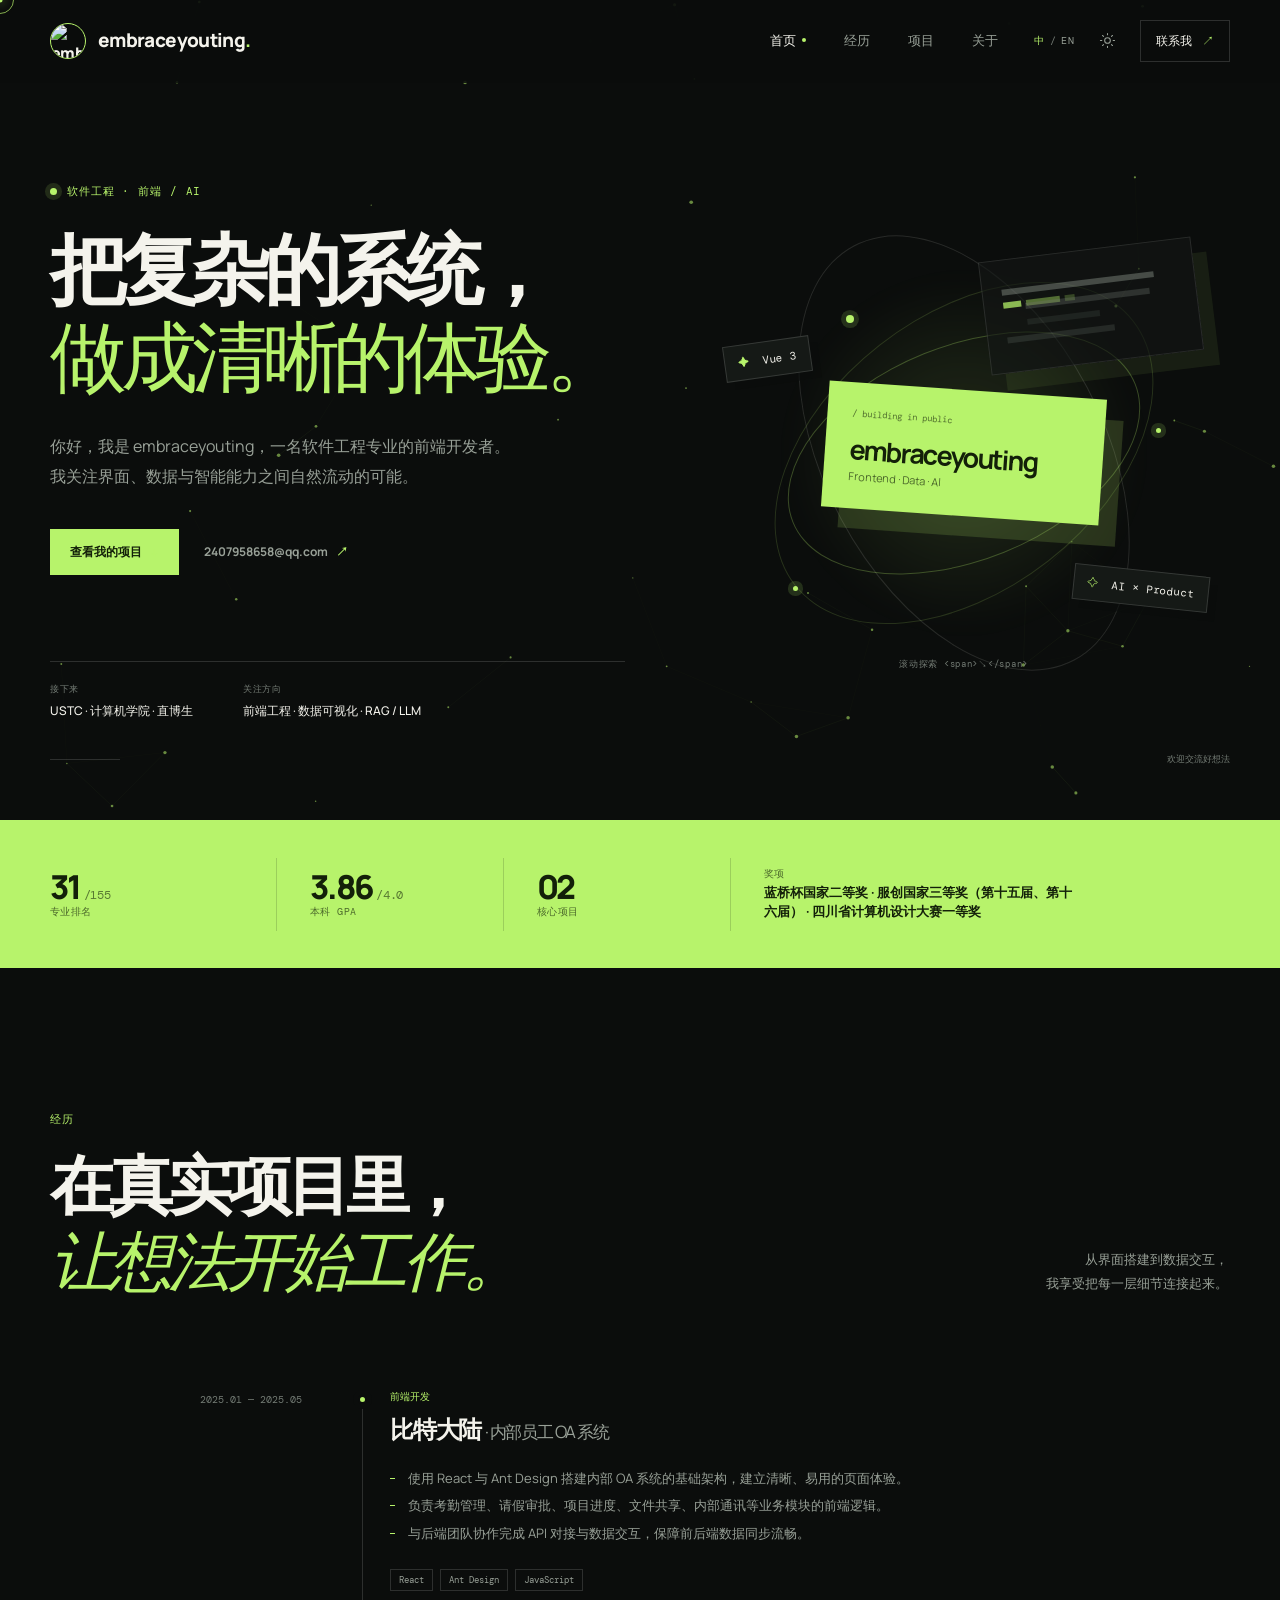
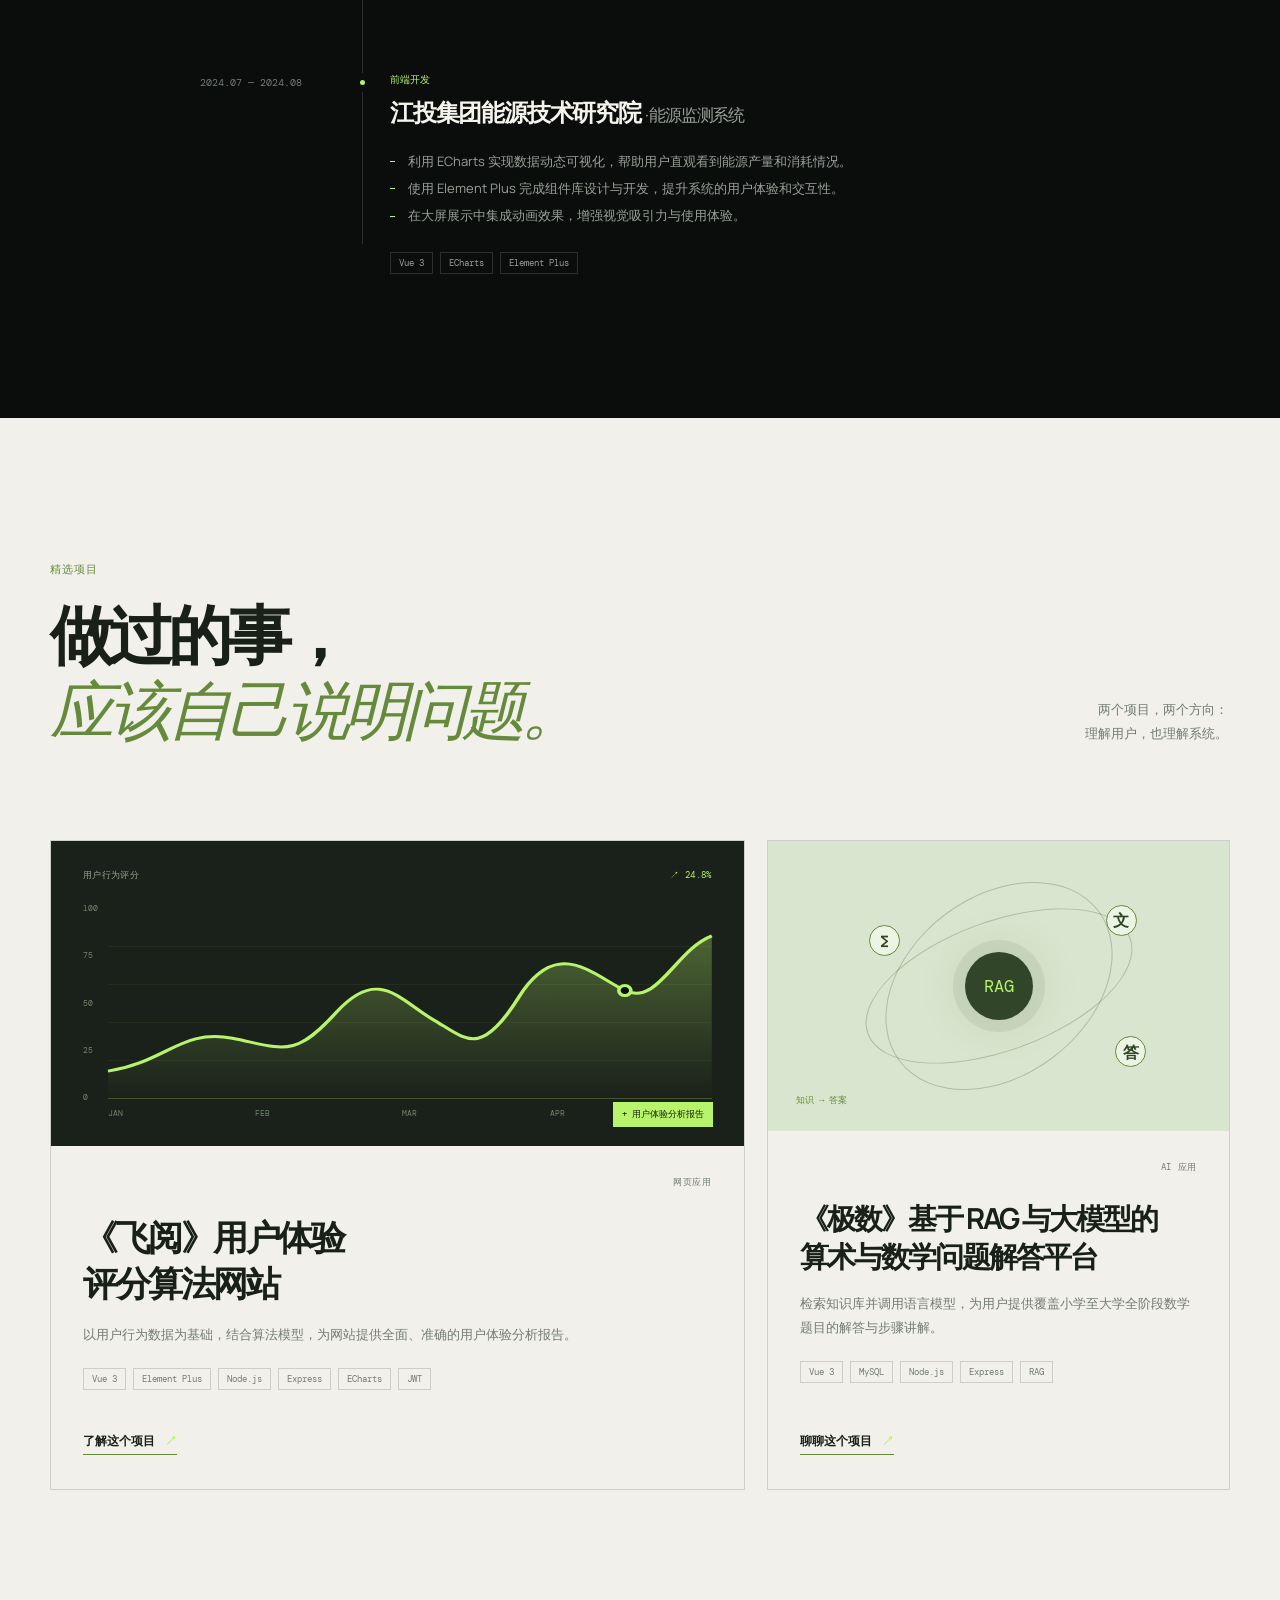
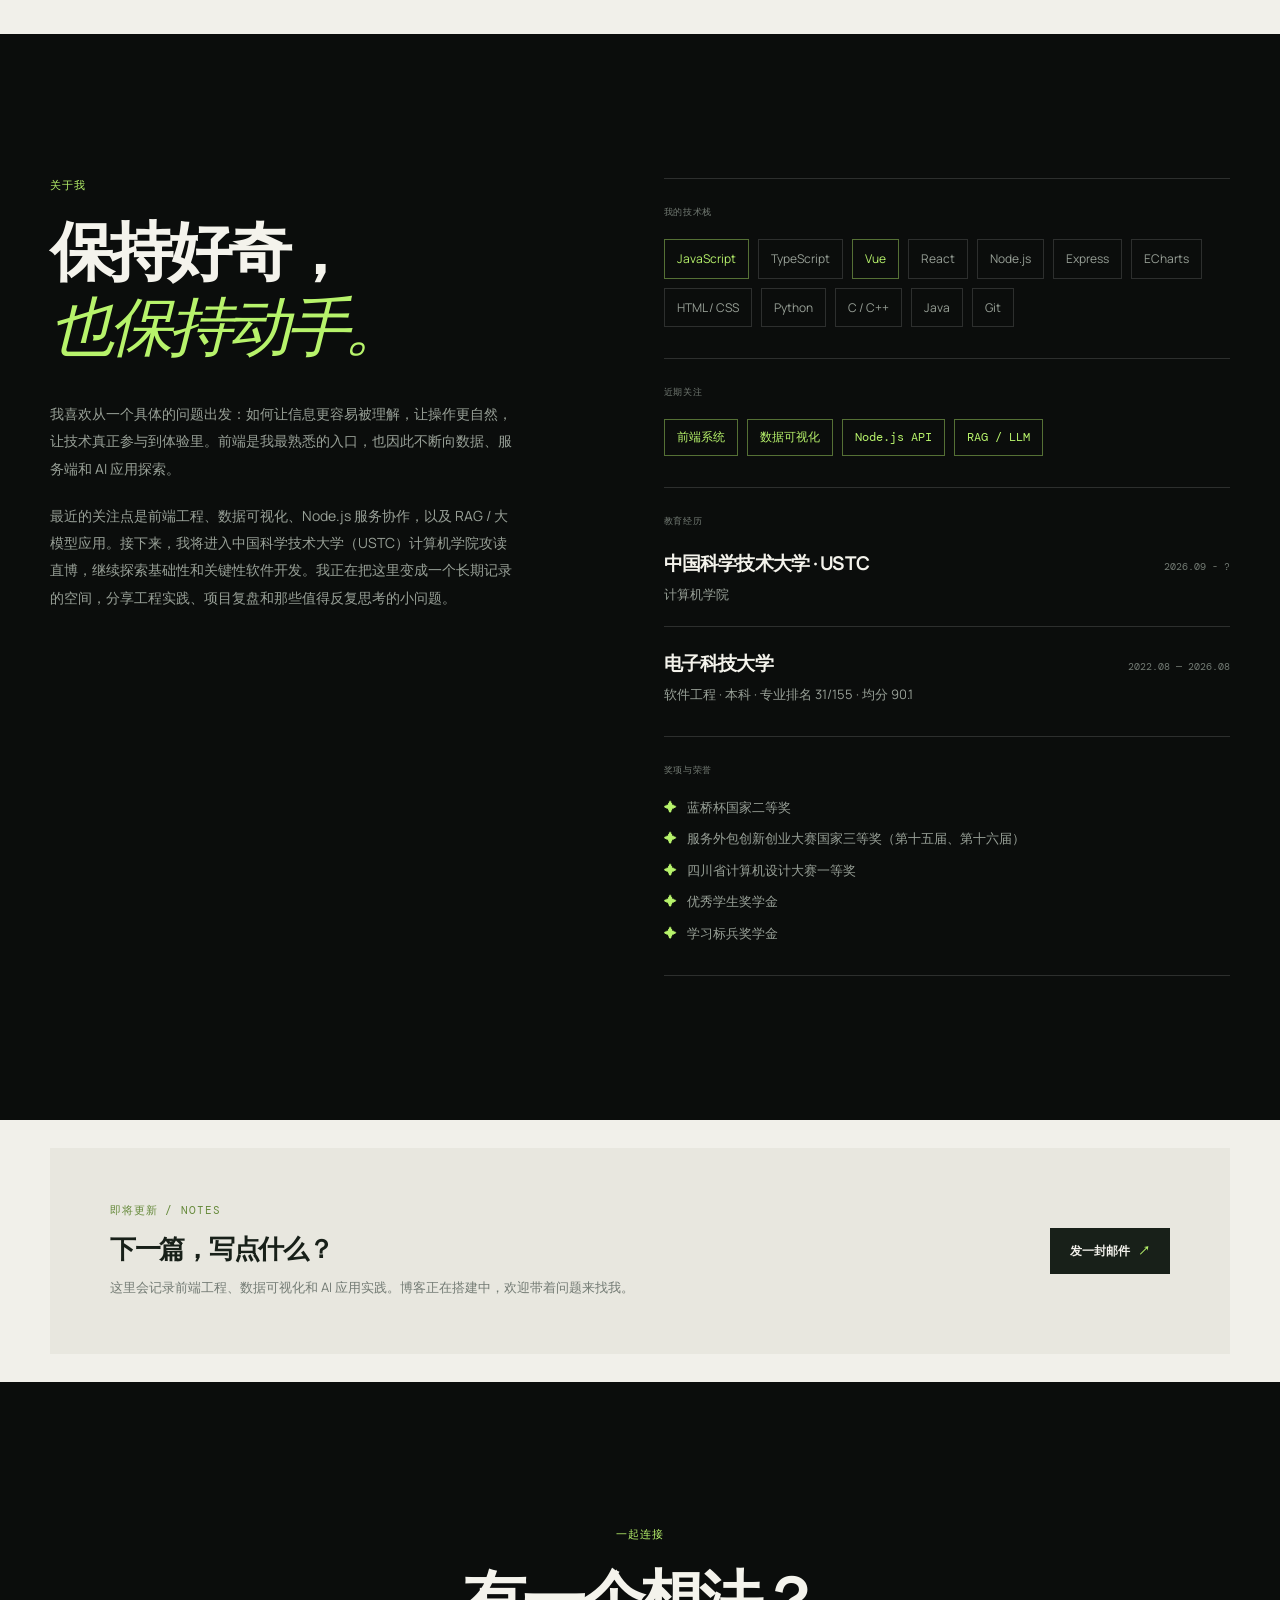
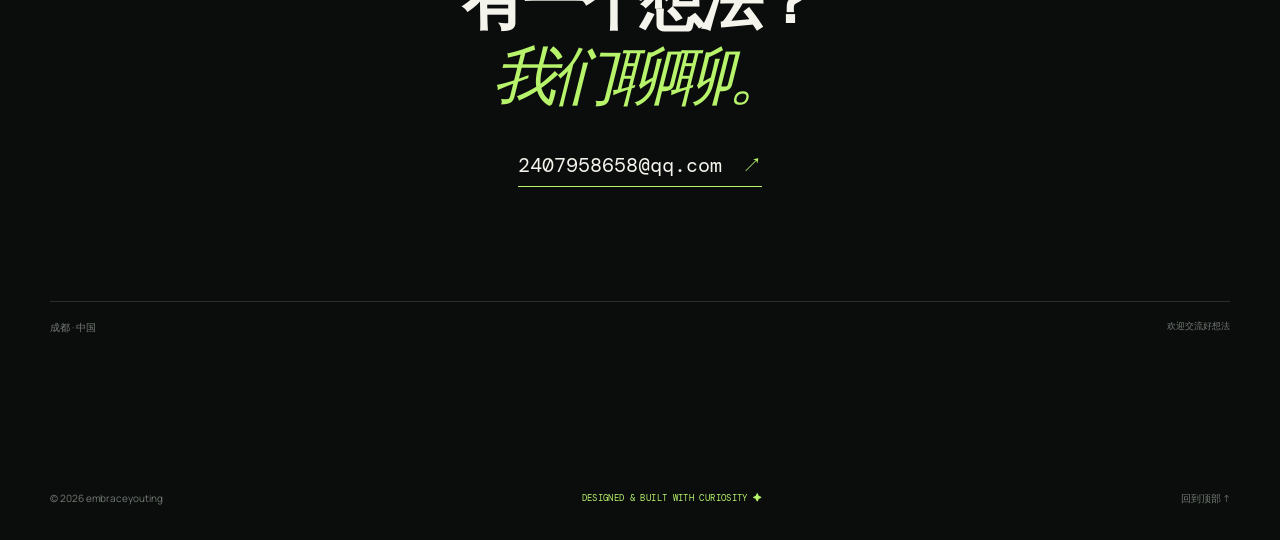
==== commit 71afb460: "Fix bilingual content and polish interactions" ====
--- a/index.html
+++ b/index.html
@@ -37,6 +37,7 @@
             class="brand-avatar"
             src="https://avatars.githubusercontent.com/u/118800749?s=512&amp;v=4"
             alt="embraceyouting 的头像"
+            data-i18n-alt="brand.avatarAlt"
             width="36"
             height="36"
           />
@@ -122,7 +123,7 @@
             </div>
             <div class="portrait-card">
               <div class="portrait-caption">
-                <span class="mono">/ building in public</span>
+                <span class="mono" data-i18n="hero.buildingInPublic">/ building in public</span>
                 <strong>embraceyouting</strong>
                 <span data-i18n="hero.cardFocus">Frontend · Data · AI</span>
               </div>
@@ -138,7 +139,7 @@
         </div>
       </section>
 
-      <section class="signal-strip" aria-label="个人概览">
+      <section class="signal-strip" aria-label="个人概览" data-i18n-aria="stats.overviewLabel">
         <div class="container signal-grid">
           <div class="signal-item reveal">
             <span class="signal-number">31<span>/155</span></span>
@@ -219,7 +220,7 @@
                 <div class="visual-topline"><span data-i18n="projects.behaviorScore">用户行为评分</span><span>↗ 24.8%</span></div>
                 <div class="chart-area">
                   <div class="chart-y"><span>100</span><span>75</span><span>50</span><span>25</span><span>0</span></div>
-                  <svg viewBox="0 0 500 190" role="img" aria-label="用户行为趋势示意图" preserveAspectRatio="none">
+                  <svg viewBox="0 0 500 190" role="img" aria-label="用户行为趋势示意图" data-i18n-aria="projects.chartLabel" preserveAspectRatio="none">
                     <defs>
                       <linearGradient id="chart-fill" x1="0" x2="0" y1="0" y2="1">
                         <stop offset="0" stop-color="#b7f36b" stop-opacity=".32" />
@@ -235,11 +236,11 @@
                 <div class="visual-chip" data-i18n="projects.uxReport">+ 用户体验分析报告</div>
               </div>
               <div class="project-copy">
-                <div class="project-topline"><span class="project-type">WEB APPLICATION</span></div>
+                <div class="project-topline"><span class="project-type" data-i18n="projects.webApplication">WEB APPLICATION</span></div>
                 <h3 data-i18n="projects.feiyue.title" data-i18n-html="true">《飞阅》用户体验<br />评分算法网站</h3>
                 <p data-i18n="projects.feiyue.description">以用户行为数据为基础，结合算法模型，为网站提供全面、准确的用户体验分析报告。</p>
                 <div class="project-stack"><span>Vue 3</span><span>Element Plus</span><span>Node.js</span><span>Express</span><span>ECharts</span><span>JWT</span></div>
-                <a class="text-link" href="mailto:2407958658@qq.com?subject=关于《飞阅》用户体验评分算法网站"><span data-i18n="projects.viewProject">了解这个项目</span> <span>↗</span></a>
+                <a class="text-link" href="mailto:2407958658@qq.com" data-i18n-subject="mail.feiyueSubject"><span data-i18n="projects.viewProject">了解这个项目</span> <span>↗</span></a>
               </div>
             </article>
 
@@ -249,16 +250,16 @@
                 <div class="rag-orbit rag-orbit-two"></div>
                 <div class="rag-core">RAG</div>
                 <div class="rag-node node-a">∑</div>
-                <div class="rag-node node-b">文</div>
-                <div class="rag-node node-c">答</div>
-                <div class="rag-label mono">KNOWLEDGE → ANSWER</div>
+                <div class="rag-node node-b" data-i18n="projects.knowledgeNode">文</div>
+                <div class="rag-node node-c" data-i18n="projects.answerNode">答</div>
+                <div class="rag-label mono" data-i18n="projects.knowledgeAnswer">KNOWLEDGE → ANSWER</div>
               </div>
               <div class="project-copy">
-                <div class="project-topline"><span class="project-type">AI APPLICATION</span></div>
+                <div class="project-topline"><span class="project-type" data-i18n="projects.aiApplication">AI APPLICATION</span></div>
                 <h3 data-i18n="projects.jishu.title" data-i18n-html="true">《极数》基于 RAG 与大模型的<br />算术与数学问题解答平台</h3>
                 <p data-i18n="projects.jishu.description">检索知识库并调用语言模型，为用户提供覆盖小学至大学全阶段数学题目的解答与步骤讲解。</p>
                 <div class="project-stack"><span>Vue 3</span><span>MySQL</span><span>Node.js</span><span>Express</span><span>RAG</span></div>
-                <a class="text-link" href="mailto:2407958658@qq.com?subject=关于《极数》数学问答平台"><span data-i18n="projects.talkProject">聊聊这个项目</span> <span>↗</span></a>
+                <a class="text-link" href="mailto:2407958658@qq.com" data-i18n-subject="mail.jishuSubject"><span data-i18n="projects.talkProject">聊聊这个项目</span> <span>↗</span></a>
               </div>
             </article>
           </div>
@@ -291,9 +292,9 @@
             </div>
             <div class="detail-block detail-education">
               <span class="detail-label mono" data-i18n="about.educationLabel">教育经历</span>
-              <div class="education-row"><strong>中国科学技术大学 · USTC</strong><span>2026.09 - ?</span></div>
+              <div class="education-row"><strong data-i18n="about.ustcName">中国科学技术大学 · USTC</strong><span>2026.09 - ?</span></div>
               <p data-i18n="about.ustcSchool">计算机学院</p>
-              <div class="education-row"><strong>电子科技大学</strong><span>2022.08 — 2026.08</span></div>
+              <div class="education-row"><strong data-i18n="about.uestcName">电子科技大学</strong><span>2022.08 — 2026.08</span></div>
               <p data-i18n="about.undergraduate">软件工程 · 本科 · 专业排名 31/155 · 均分 90.1</p>
             </div>
             <div class="detail-block detail-education">
@@ -311,7 +312,7 @@
             <h2 data-i18n="notes.title">下一篇，写点什么？</h2>
             <p data-i18n="notes.description">这里会记录前端工程、数据可视化和 AI 应用实践。博客正在搭建中，欢迎带着问题来找我。</p>
           </div>
-          <a class="button button-dark" href="mailto:2407958658@qq.com?subject=你好，embraceyouting" data-magnetic><span data-i18n="notes.email">发一封邮件</span> <span>↗</span></a>
+          <a class="button button-dark" href="mailto:2407958658@qq.com" data-i18n-subject="mail.helloSubject" data-magnetic><span data-i18n="notes.email">发一封邮件</span> <span>↗</span></a>
         </div>
       </section>
 
@@ -328,7 +329,7 @@
     <footer class="site-footer">
       <div class="container footer-wrap">
         <span>© <span data-year>2026</span> embraceyouting</span>
-        <span class="footer-build mono">DESIGNED & BUILT WITH CURIOSITY <span>✦</span></span>
+        <span class="footer-build mono"><span data-i18n="footer.build">DESIGNED &amp; BUILT WITH CURIOSITY</span> <span>✦</span></span>
         <a href="#top" data-i18n="footer.backTop">回到顶部 ↑</a>
       </div>
     </footer>
--- a/styles.css
+++ b/styles.css
@@ -105,11 +105,13 @@
 html[data-theme="light"] .icon-moon { display: block; }
 .nav-contact { padding: 10px 15px; border: 1px solid var(--line); color: var(--text); font-size: 12px; }
 .nav-contact:hover { border-color: var(--accent); color: var(--accent); }
-.nav-contact span, .button span, .text-link span, .contact-email span { margin-left: 8px; color: var(--accent); }
+.nav-contact > span:last-child, .button > span:last-child, .text-link > span:last-child, .contact-email > span { margin-left: 8px; color: var(--accent); }
 .menu-toggle, .mobile-menu { display: none; }
 
 .hero { min-height: min(820px, 100vh); padding-top: 184px; padding-bottom: 54px; display: flex; flex-direction: column; align-items: center; overflow: hidden; }
 .particle-canvas { position: absolute; inset: 0; z-index: 0; width: 100%; height: 100%; pointer-events: none; opacity: .75; }
+.hero::after { position: absolute; inset: 0; z-index: 0; background: radial-gradient(360px circle at var(--hero-pointer-x, 50%) var(--hero-pointer-y, 50%), color-mix(in srgb, var(--accent) 12%, transparent), transparent 72%); content: ""; opacity: 0; pointer-events: none; transition: opacity .35s ease; }
+.hero.is-pointer-active::after { opacity: 1; }
 .hero-grid, .hero-bottom { position: relative; z-index: 1; }
 .hero-grid { display: grid; grid-template-columns: minmax(0, .97fr) minmax(420px, .9fr); align-items: center; gap: 72px; }
 .eyebrow, .section-kicker, .meta-label, .detail-label { color: var(--accent); font: 11px var(--mono); letter-spacing: .08em; }
@@ -120,14 +122,19 @@
 h1 span, h2 em { color: var(--accent); font-family: var(--serif); font-weight: 400; letter-spacing: -.08em; }
 .hero-intro { max-width: 500px; margin-bottom: 38px; color: var(--muted); font-size: 16px; line-height: 1.9; }
 .hero-actions { display: flex; align-items: center; gap: 24px; flex-wrap: wrap; }
-.button { display: inline-flex; align-items: center; justify-content: center; min-height: 46px; padding: 0 19px; border: 1px solid transparent; font-size: 12px; font-weight: 700; }
-.button, .nav-contact { transition: transform .25s ease, background-color .25s ease, color .25s ease, border-color .25s ease; }
+.button { position: relative; display: inline-flex; align-items: center; justify-content: center; min-height: 46px; padding: 0 19px; border: 1px solid transparent; font-size: 12px; font-weight: 700; overflow: hidden; }
+.button, .nav-contact { transition: transform .25s ease, background-color .25s ease, color .25s ease, border-color .25s ease, box-shadow .25s ease; }
+[data-magnetic] { --magnetic-x: 0px; --magnetic-y: 0px; }
+.button[data-magnetic], .nav-contact[data-magnetic] { transform: translate(var(--magnetic-x), var(--magnetic-y)); }
+.button-primary::after, .button-dark::after { position: absolute; top: -80%; bottom: -80%; left: -35%; width: 25%; background: rgba(255, 255, 255, .32); content: ""; transform: translateX(-220%) skewX(-18deg); transition: transform .7s ease; pointer-events: none; }
+.button-primary > *, .button-dark > * { position: relative; z-index: 1; }
 .button-primary { background: var(--accent); color: var(--accent-ink); }
-.button-primary:hover { background: #d0ff91; transform: translateY(-2px); }
+.button-primary:hover { background: #d0ff91; box-shadow: 0 10px 28px color-mix(in srgb, var(--accent) 18%, transparent); transform: translate(var(--magnetic-x), calc(var(--magnetic-y) - 2px)); }
+.button-primary:hover::after, .button-dark:hover::after { transform: translateX(560%) skewX(-18deg); }
 .button-ghost { padding-left: 0; padding-right: 0; border-color: transparent; color: var(--muted); }
 .button-ghost:hover { color: var(--text); }
 .button-dark { background: var(--ink); color: var(--paper); }
-.button-dark:hover { background: var(--accent); color: var(--accent-ink); transform: translateY(-2px); }
+.button-dark:hover { background: var(--accent); color: var(--accent-ink); transform: translate(var(--magnetic-x), calc(var(--magnetic-y) - 2px)); }
 .hero-meta { display: flex; gap: 50px; margin-top: 86px; padding-top: 21px; border-top: 1px solid var(--line); }
 .hero-meta > div { display: flex; flex-direction: column; gap: 5px; }
 .meta-label { font-size: 9px; color: var(--muted-light); }
@@ -188,7 +195,8 @@
 .timeline-item:last-child { padding-bottom: 0; }
 .timeline-date { padding-top: 2px; color: var(--muted-light); font-size: 10px; white-space: nowrap; }
 .timeline-marker { position: relative; z-index: 1; display: flex; justify-content: center; }
-.timeline-marker span { display: block; width: 9px; height: 9px; margin-top: 5px; border: 2px solid var(--bg); border-radius: 50%; background: var(--accent); box-shadow: 0 0 0 5px var(--bg); }
+.timeline-marker span { position: relative; display: block; width: 9px; height: 9px; margin-top: 5px; border: 2px solid var(--bg); border-radius: 50%; background: var(--accent); box-shadow: 0 0 0 5px var(--bg); }
+.timeline-marker span::after { position: absolute; inset: -6px; border: 1px solid var(--accent); border-radius: 50%; content: ""; opacity: 0; animation: marker-pulse 2.8s ease-out infinite; }
 .timeline-role { margin: 0 0 5px; color: var(--accent); font: 10px var(--mono); text-transform: uppercase; }
 .timeline-content h3 { margin: 0 0 19px; font-size: 24px; letter-spacing: -.05em; }
 .timeline-content h3 span { color: var(--muted); font-size: 17px; font-weight: 400; }
@@ -202,7 +210,11 @@
 .section-paper h2 em { color: #668a3b; }
 .section-paper .section-note { color: var(--muted-light); }
 .project-grid { display: grid; grid-template-columns: 1.2fr .8fr; gap: 22px; align-items: stretch; }
-.project-card { display: flex; flex-direction: column; min-height: 650px; border: 1px solid var(--line-dark); background: color-mix(in srgb, var(--paper) 4%, transparent); transform-style: preserve-3d; will-change: transform; }
+.project-card { position: relative; display: flex; flex-direction: column; min-height: 650px; border: 1px solid var(--line-dark); background: color-mix(in srgb, var(--paper) 4%, transparent); overflow: hidden; transform-style: preserve-3d; will-change: transform; }
+.project-card::before { position: absolute; inset: 0; z-index: 0; background: radial-gradient(250px circle at var(--pointer-x, 50%) var(--pointer-y, 50%), color-mix(in srgb, var(--accent) 12%, transparent), transparent 70%); content: ""; opacity: 0; transition: opacity .35s ease; pointer-events: none; }
+.project-card:hover { border-color: color-mix(in srgb, var(--accent) 45%, var(--line-dark)); }
+.project-card:hover::before { opacity: 1; }
+.project-card > * { position: relative; z-index: 1; }
 .project-card-featured { display: grid; grid-template-rows: auto 1fr; }
 .project-visual { position: relative; min-height: 290px; overflow: hidden; }
 .visual-dashboard { padding: 28px 32px; background: #1a211a; color: #dff8be; }
@@ -292,6 +304,10 @@
 @keyframes tag-float {
   0%, 100% { translate: 0 0; }
   50% { translate: 0 -7px; }
+}
+@keyframes marker-pulse {
+  0% { transform: scale(.55); opacity: .65; }
+  75%, 100% { transform: scale(1.9); opacity: 0; }
 }
 
 .reveal { opacity: 0; transform: translateY(23px); transition: opacity .7s ease, transform .7s ease; }
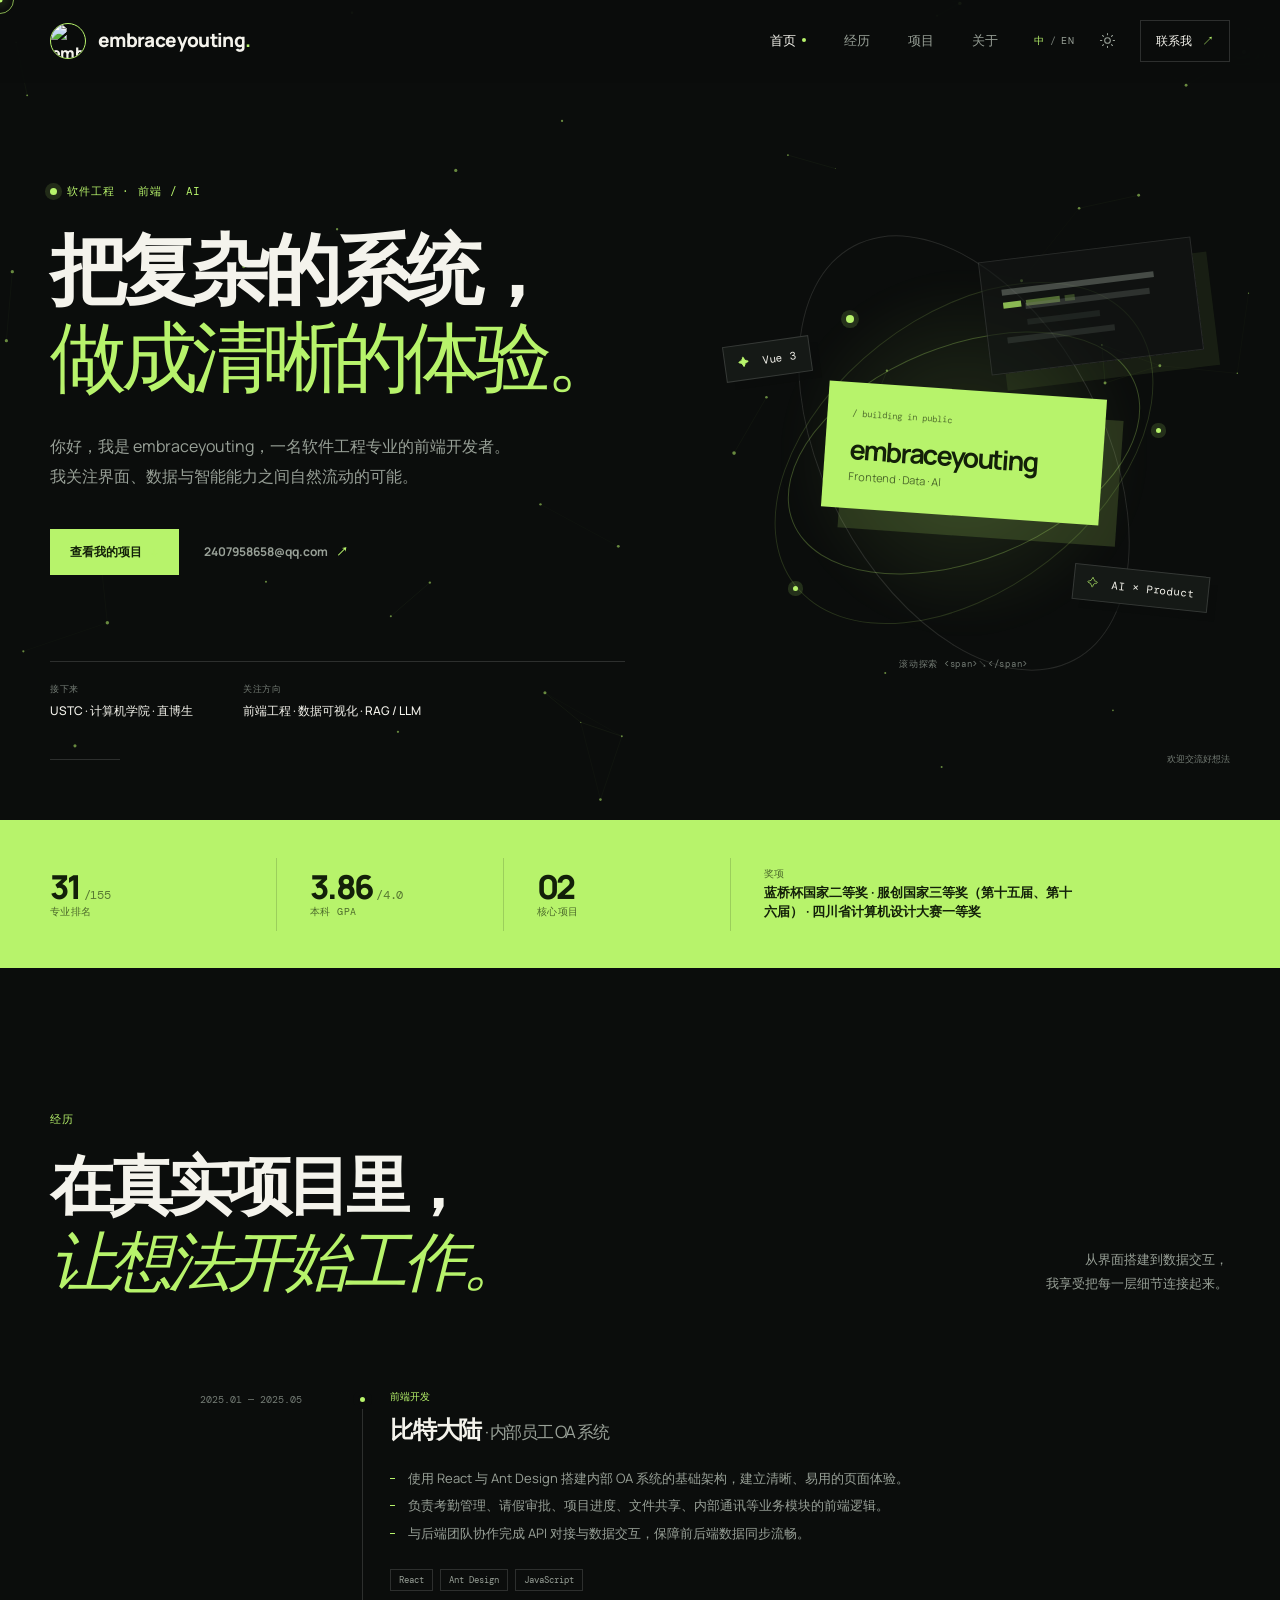
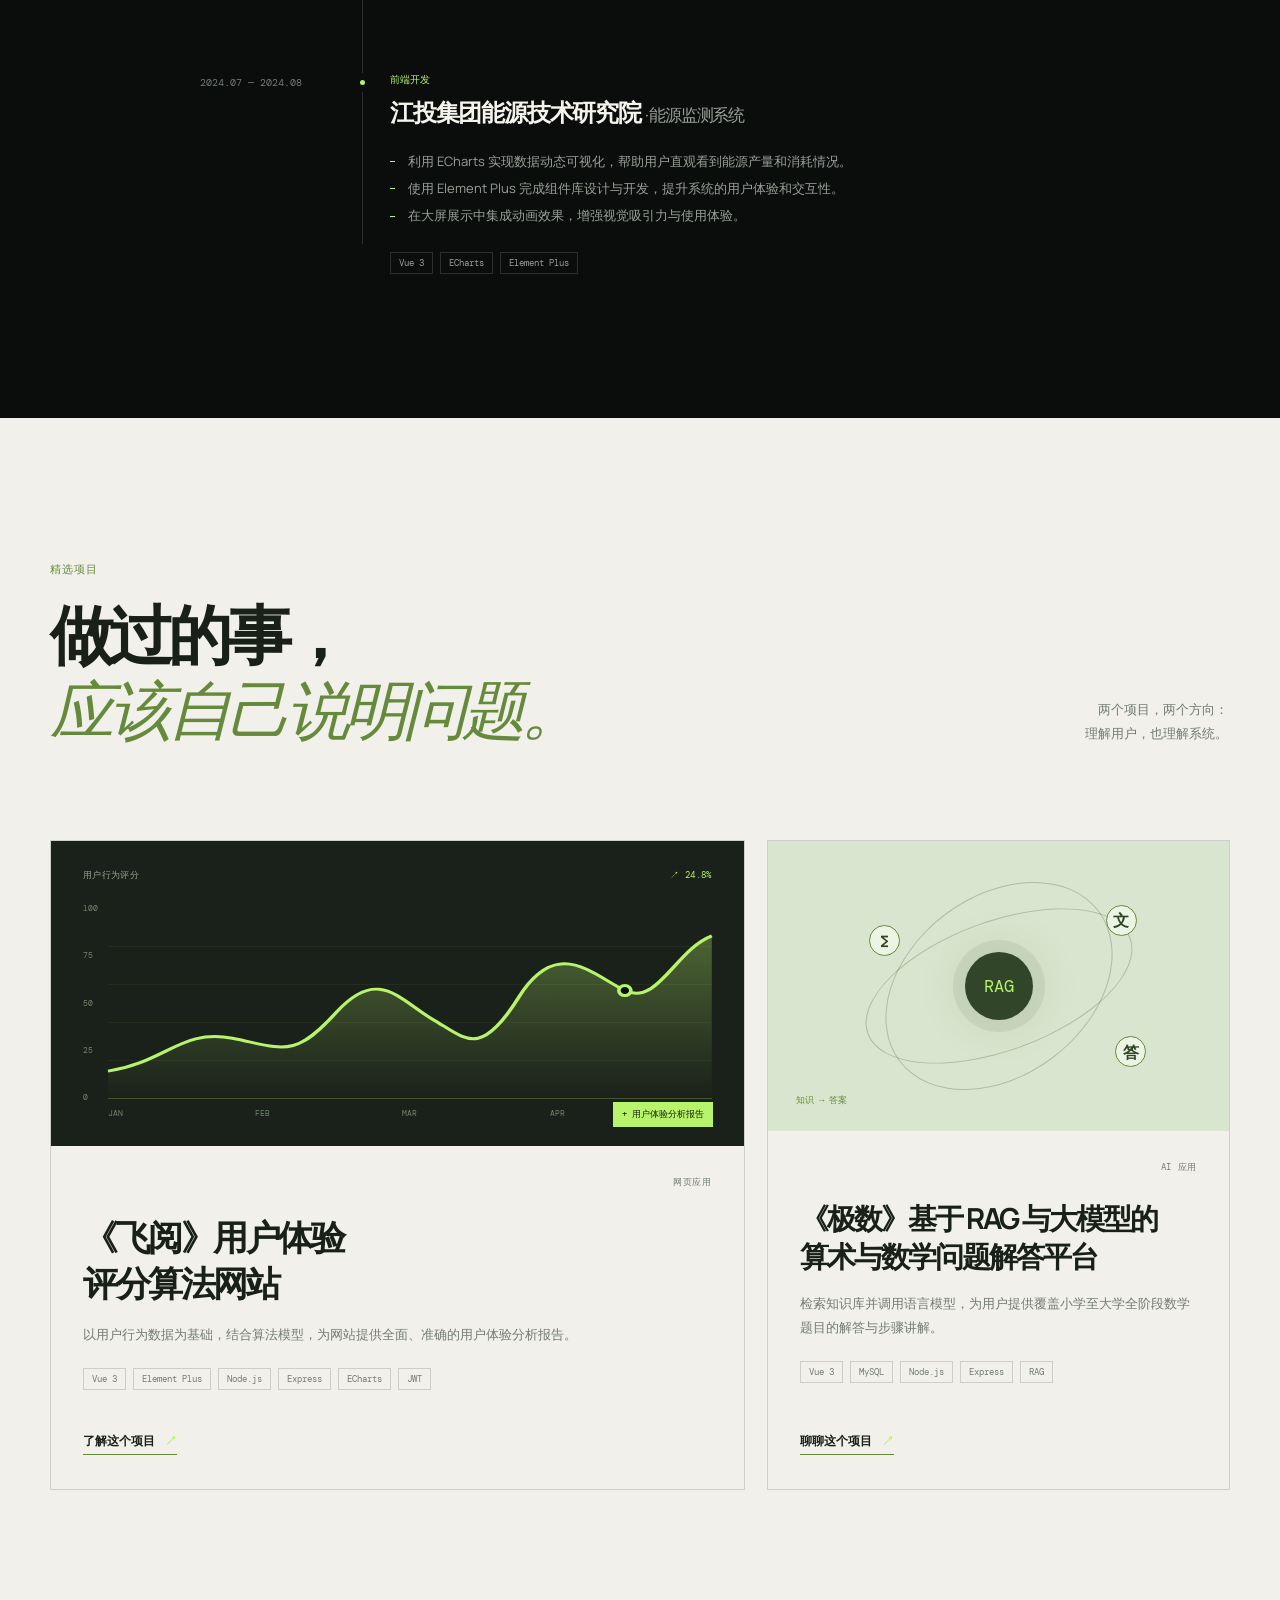
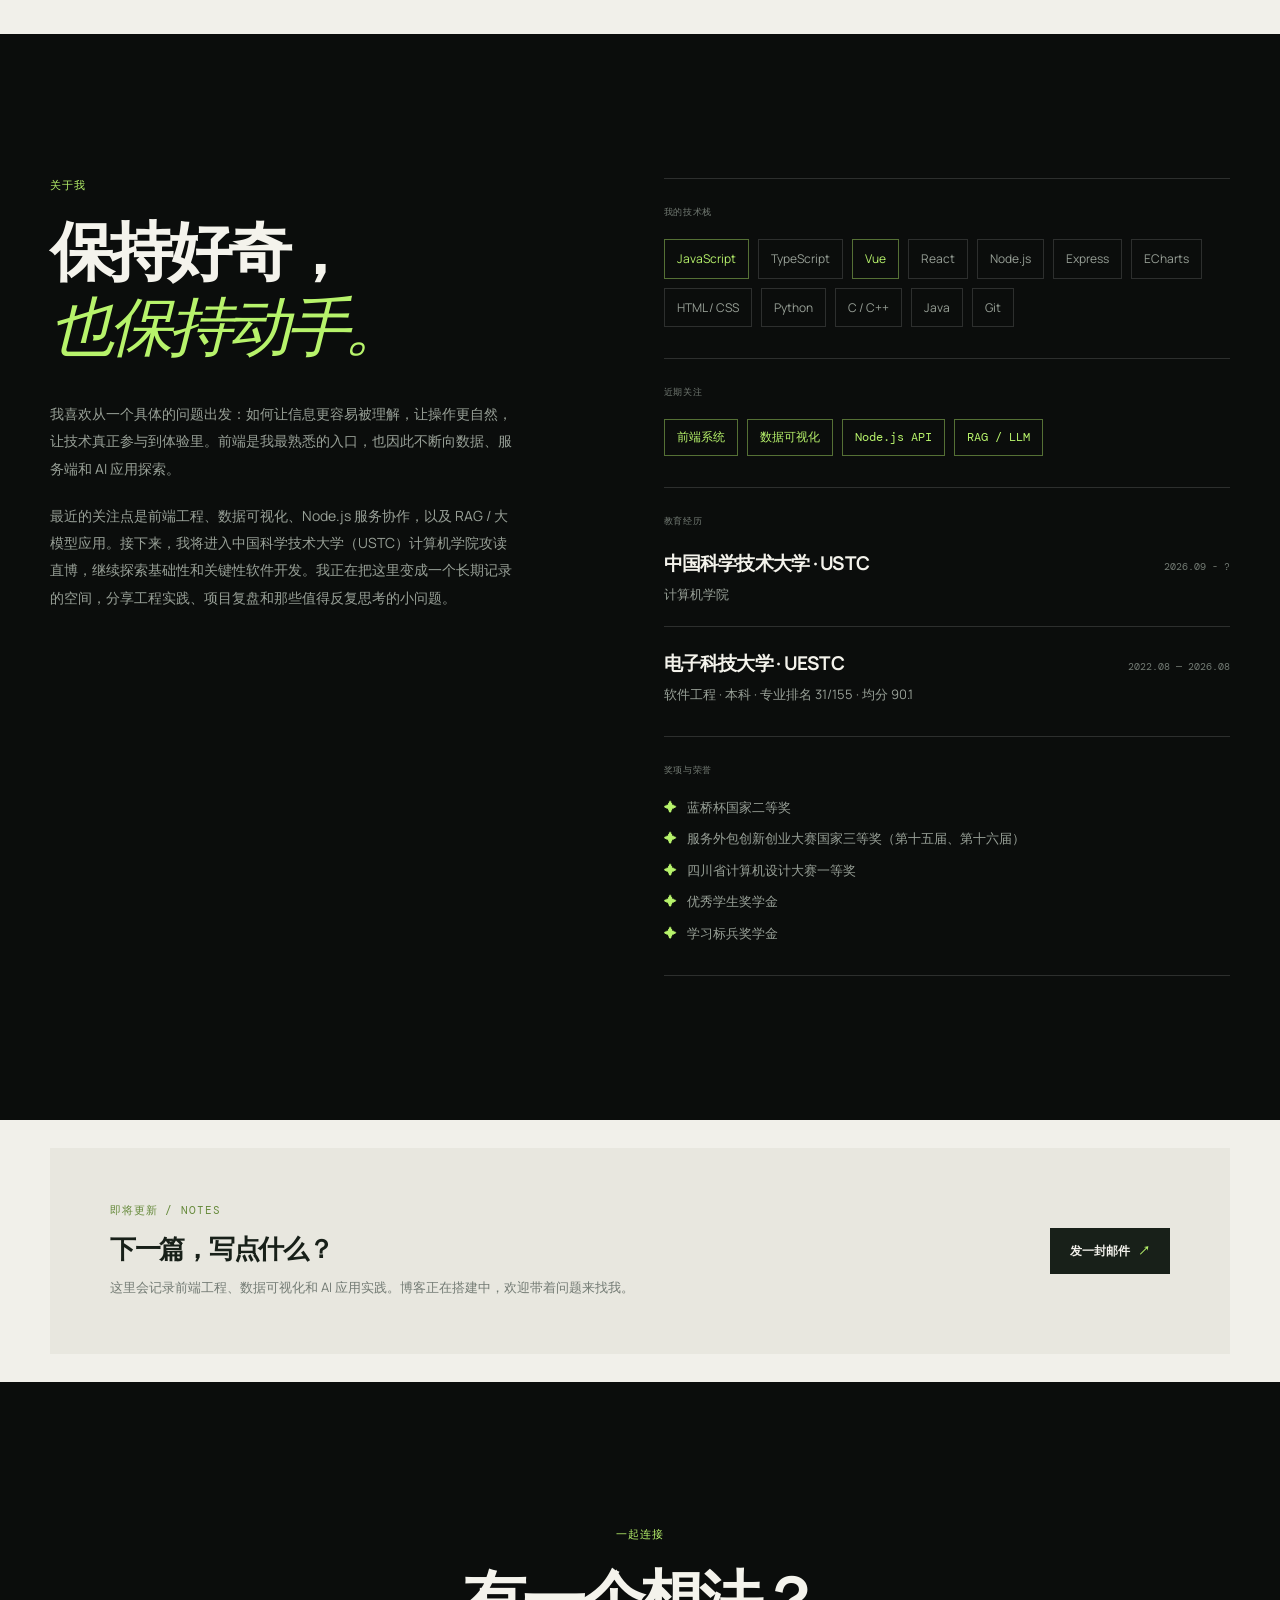
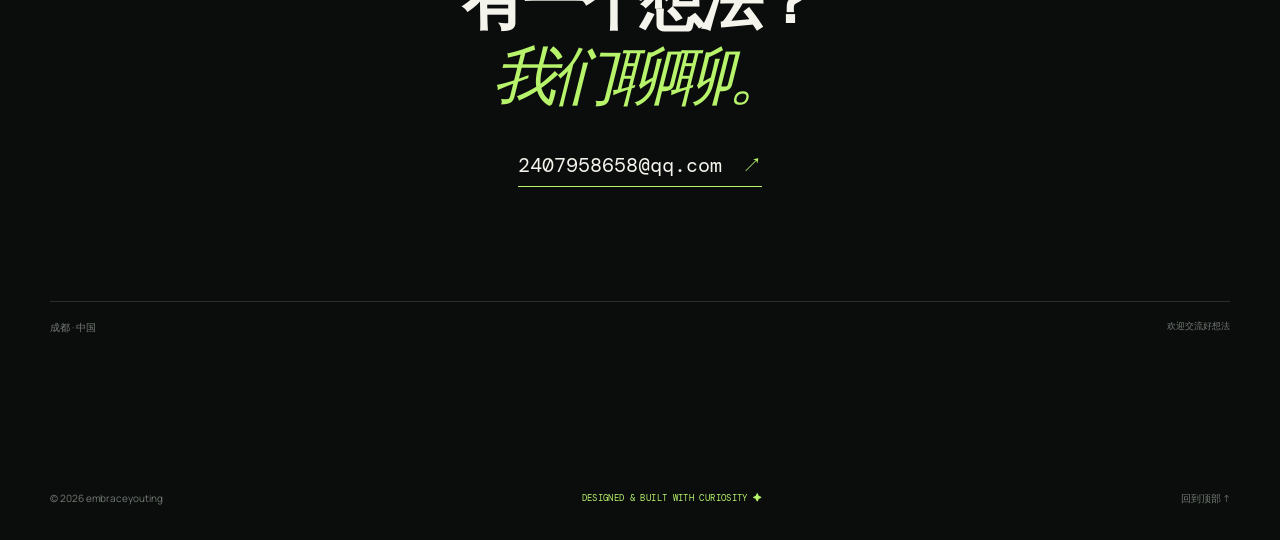
==== commit ea4caa04: "Balance university abbreviations" ====
--- a/index.html
+++ b/index.html
@@ -294,7 +294,7 @@
               <span class="detail-label mono" data-i18n="about.educationLabel">教育经历</span>
               <div class="education-row"><strong data-i18n="about.ustcName">中国科学技术大学 · USTC</strong><span>2026.09 - ?</span></div>
               <p data-i18n="about.ustcSchool">计算机学院</p>
-              <div class="education-row"><strong data-i18n="about.uestcName">电子科技大学</strong><span>2022.08 — 2026.08</span></div>
+              <div class="education-row"><strong data-i18n="about.uestcName">电子科技大学 · UESTC</strong><span>2022.08 — 2026.08</span></div>
               <p data-i18n="about.undergraduate">软件工程 · 本科 · 专业排名 31/155 · 均分 90.1</p>
             </div>
             <div class="detail-block detail-education">
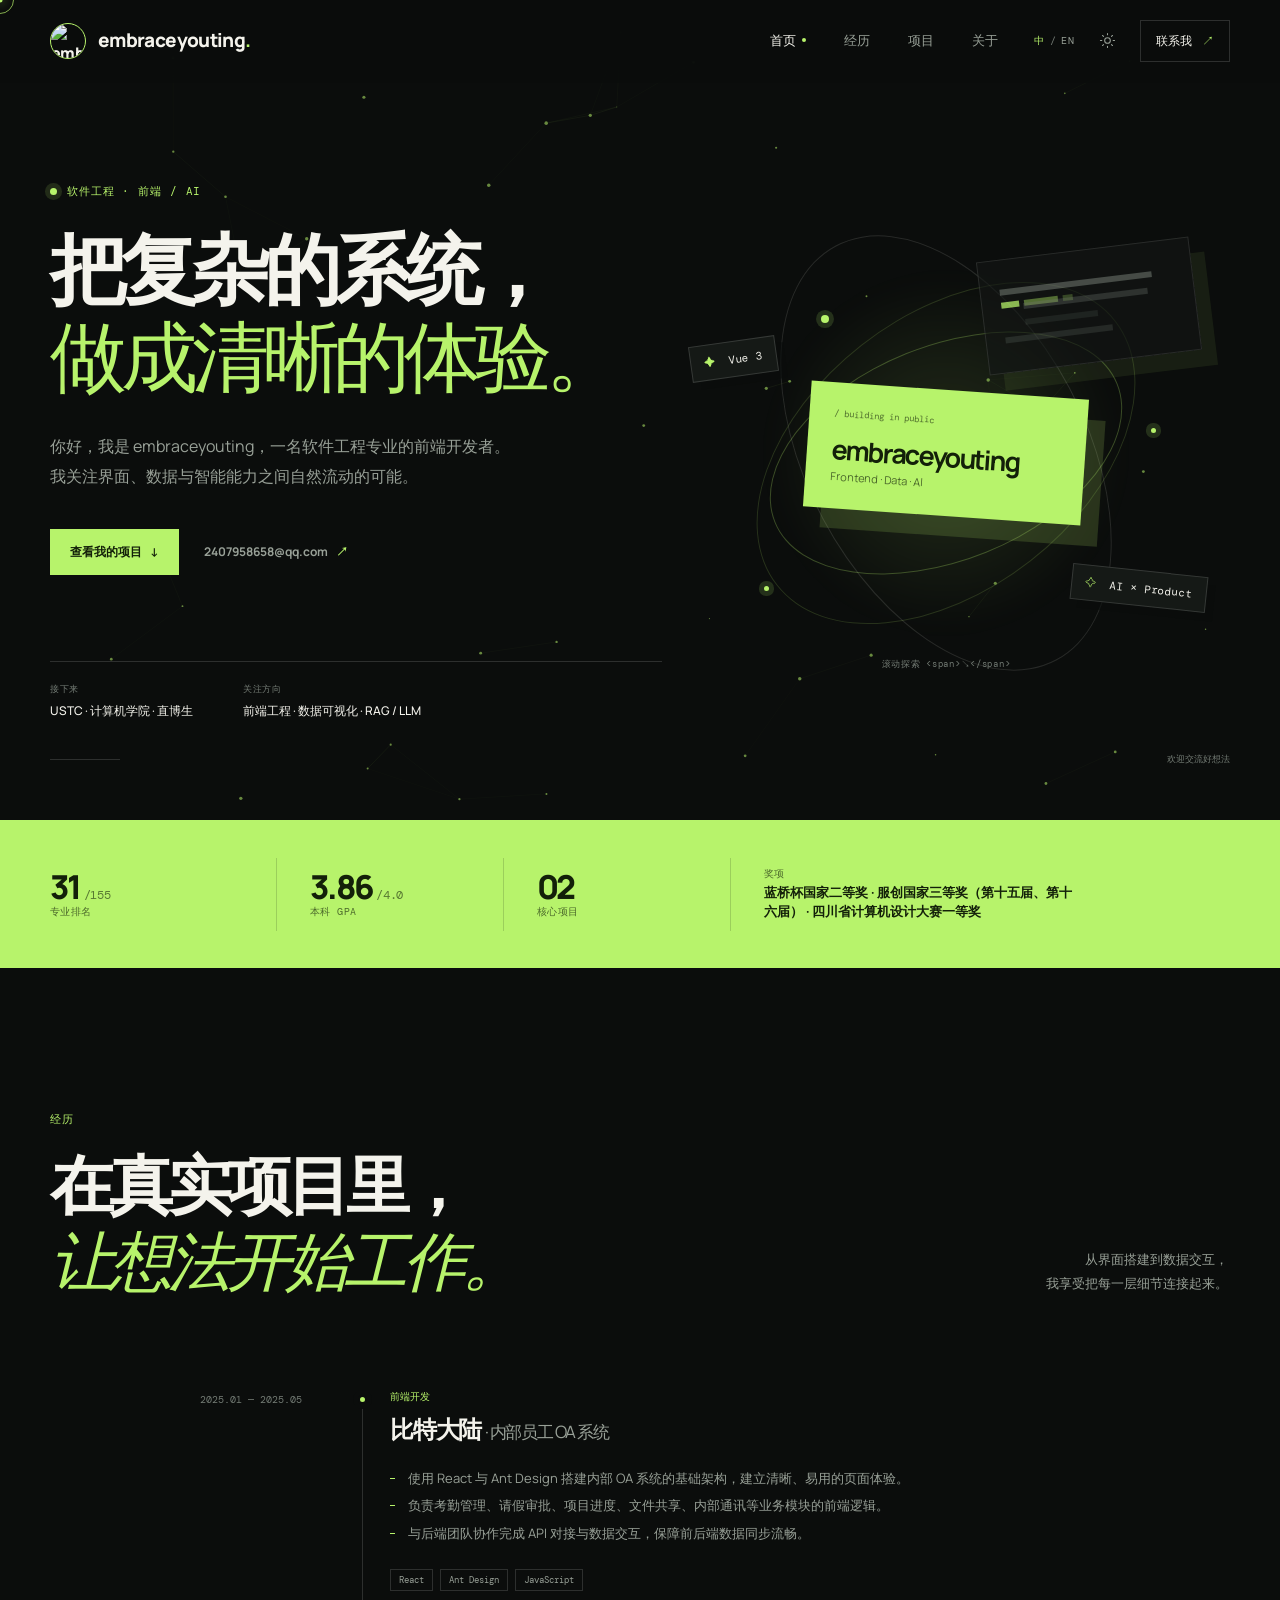
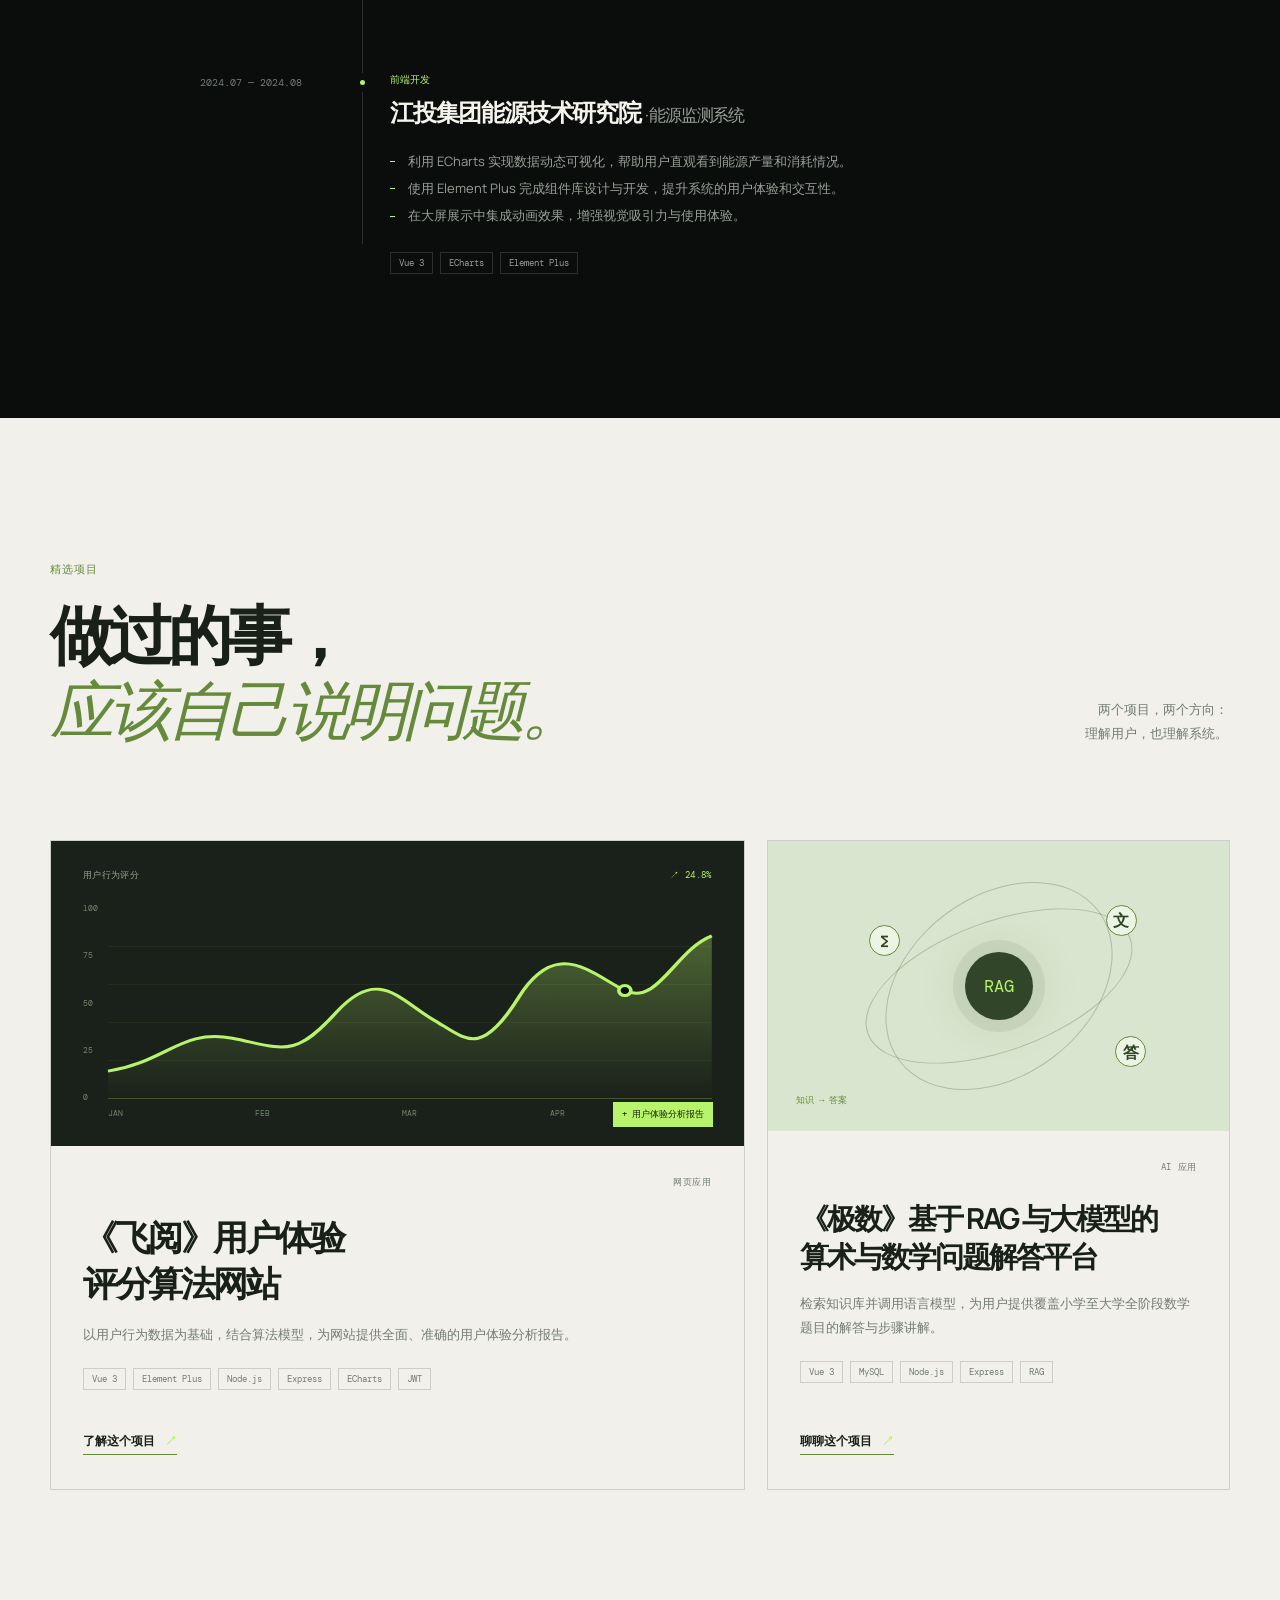
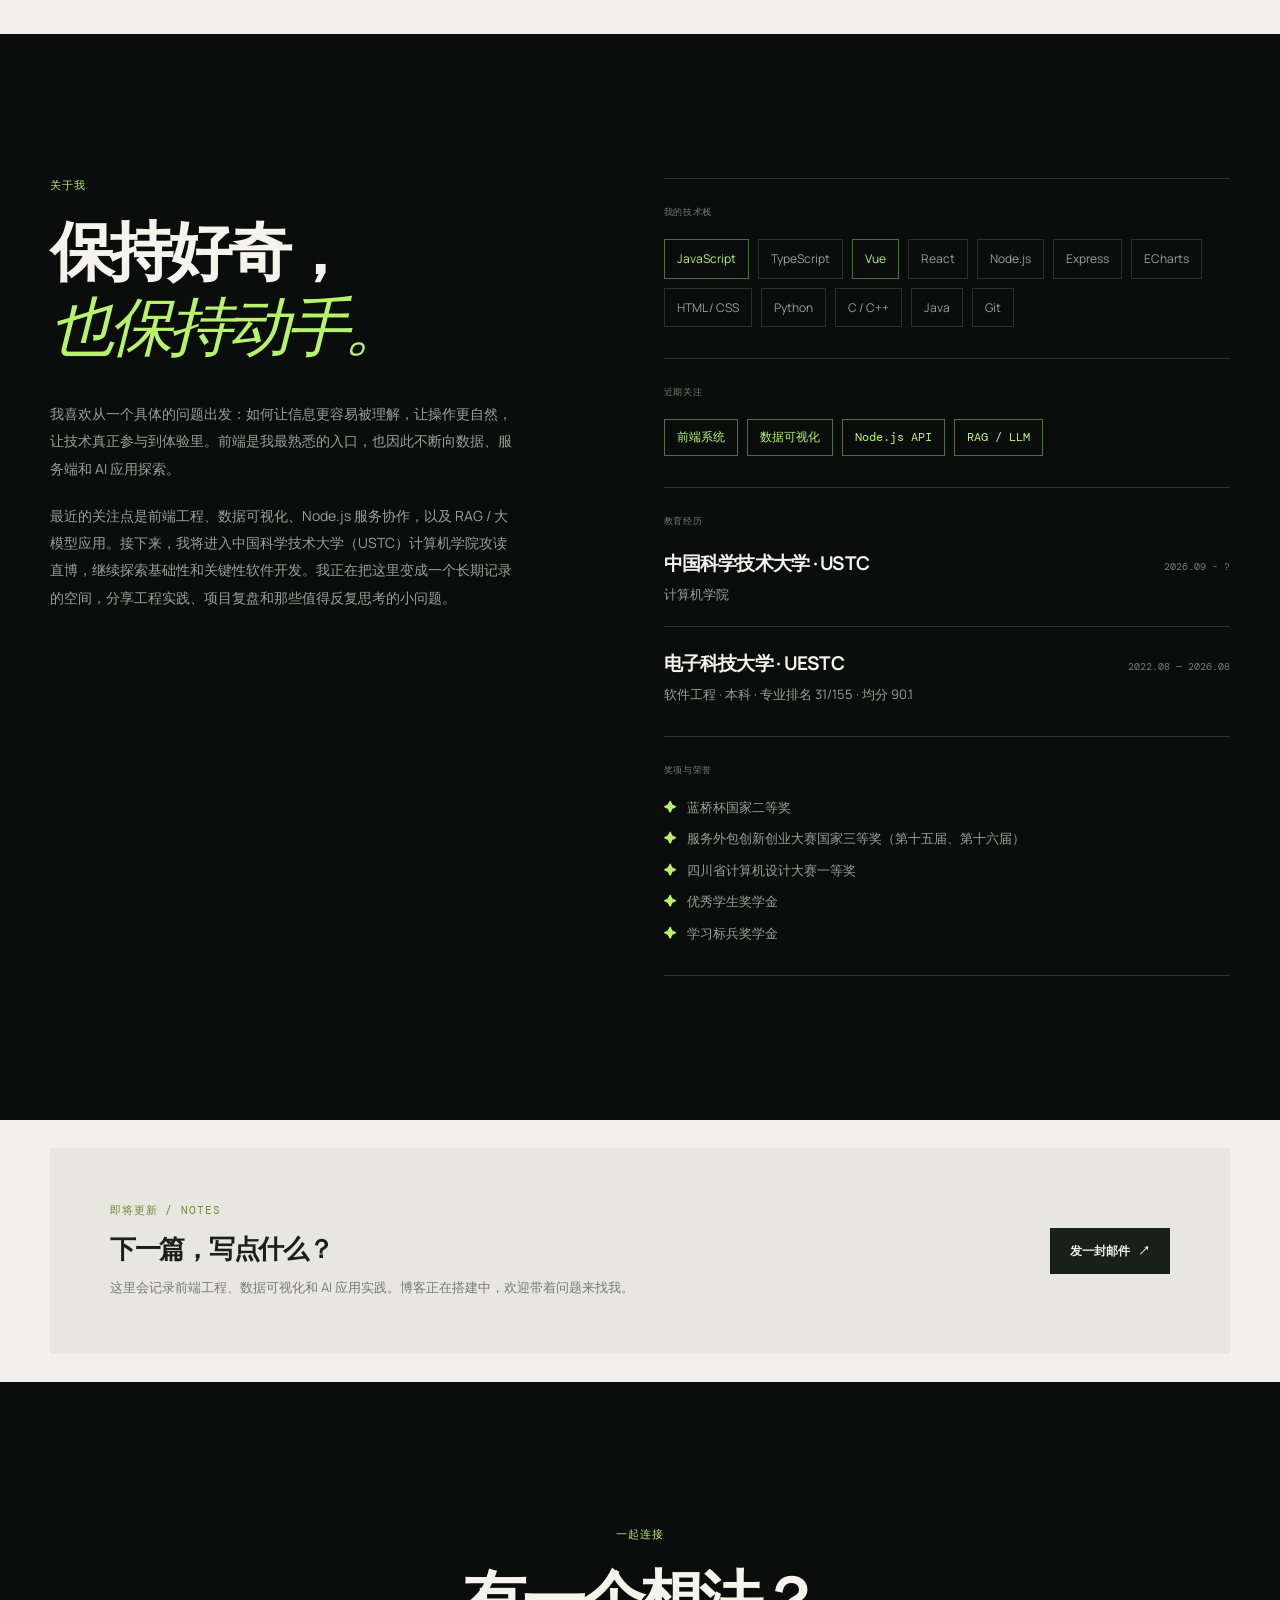
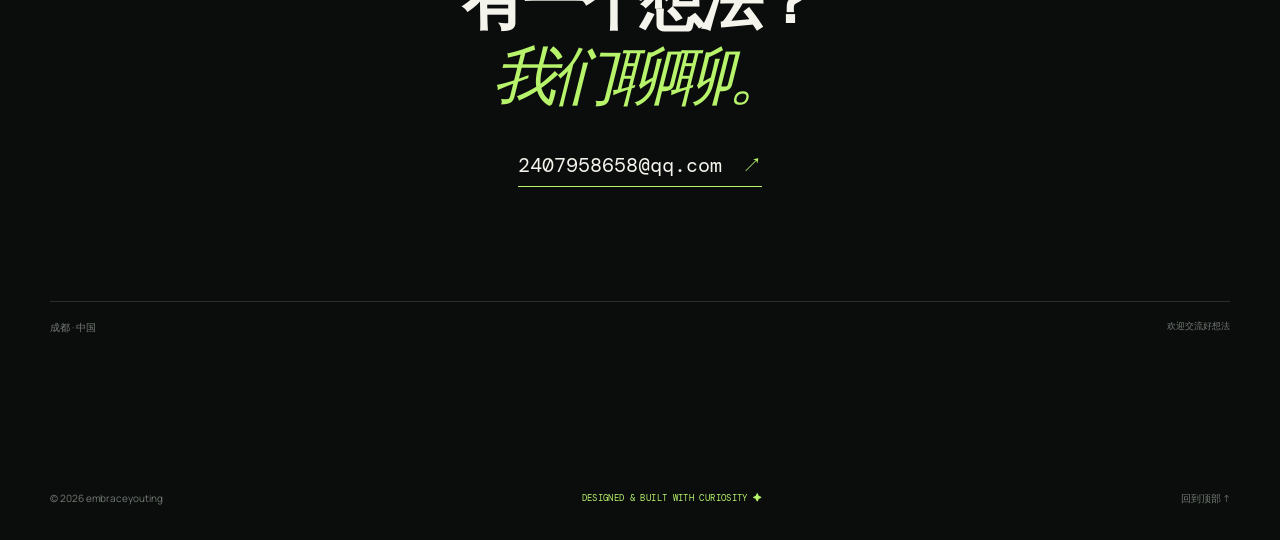
==== commit 1b10e3f9: "Update menu toggle button with extra span Added an additional span element to the menu toggle button" ====
--- a/index.html
+++ b/index.html
@@ -66,7 +66,7 @@
           </button>
           <a class="nav-contact" href="mailto:2407958658@qq.com" data-magnetic><span data-i18n="nav.contact">联系我</span> <span>↗</span></a>
           <button class="menu-toggle" type="button" aria-label="打开菜单" data-i18n-aria="menu.open" aria-expanded="false" data-menu-toggle>
-            <span></span><span></span>
+            <span></span><span></span><span></span>
           </button>
         </div>
       </div>
--- a/styles.css
+++ b/styles.css
@@ -105,7 +105,10 @@
 html[data-theme="light"] .icon-moon { display: block; }
 .nav-contact { padding: 10px 15px; border: 1px solid var(--line); color: var(--text); font-size: 12px; }
 .nav-contact:hover { border-color: var(--accent); color: var(--accent); }
-.nav-contact > span:last-child, .button > span:last-child, .text-link > span:last-child, .contact-email > span { margin-left: 8px; color: var(--accent); }
+.nav-contact > span:last-child, .text-link > span:last-child, .contact-email > span { margin-left: 8px; color: var(--accent); }
+.button > span:last-child { margin-left: 8px; color: currentColor; transition: transform .25s ease; }
+.button-ghost > span:last-child { color: var(--accent); }
+.button:hover > span:last-child { transform: translateX(3px); }
 .menu-toggle, .mobile-menu { display: none; }
 
 .hero { min-height: min(820px, 100vh); padding-top: 184px; padding-bottom: 54px; display: flex; flex-direction: column; align-items: center; overflow: hidden; }
@@ -113,7 +116,7 @@
 .hero::after { position: absolute; inset: 0; z-index: 0; background: radial-gradient(360px circle at var(--hero-pointer-x, 50%) var(--hero-pointer-y, 50%), color-mix(in srgb, var(--accent) 12%, transparent), transparent 72%); content: ""; opacity: 0; pointer-events: none; transition: opacity .35s ease; }
 .hero.is-pointer-active::after { opacity: 1; }
 .hero-grid, .hero-bottom { position: relative; z-index: 1; }
-.hero-grid { display: grid; grid-template-columns: minmax(0, .97fr) minmax(420px, .9fr); align-items: center; gap: 72px; }
+.hero-grid { display: grid; grid-template-columns: minmax(0, .97fr) minmax(420px, .9fr); align-items: center;}
 .eyebrow, .section-kicker, .meta-label, .detail-label { color: var(--accent); font: 11px var(--mono); letter-spacing: .08em; }
 .eyebrow { display: flex; align-items: center; gap: 10px; margin: 0 0 26px; }
 .pulse-dot { display: inline-block; width: 7px; height: 7px; border-radius: 50%; background: var(--accent); box-shadow: 0 0 0 5px color-mix(in srgb, var(--accent) 13%, transparent); }
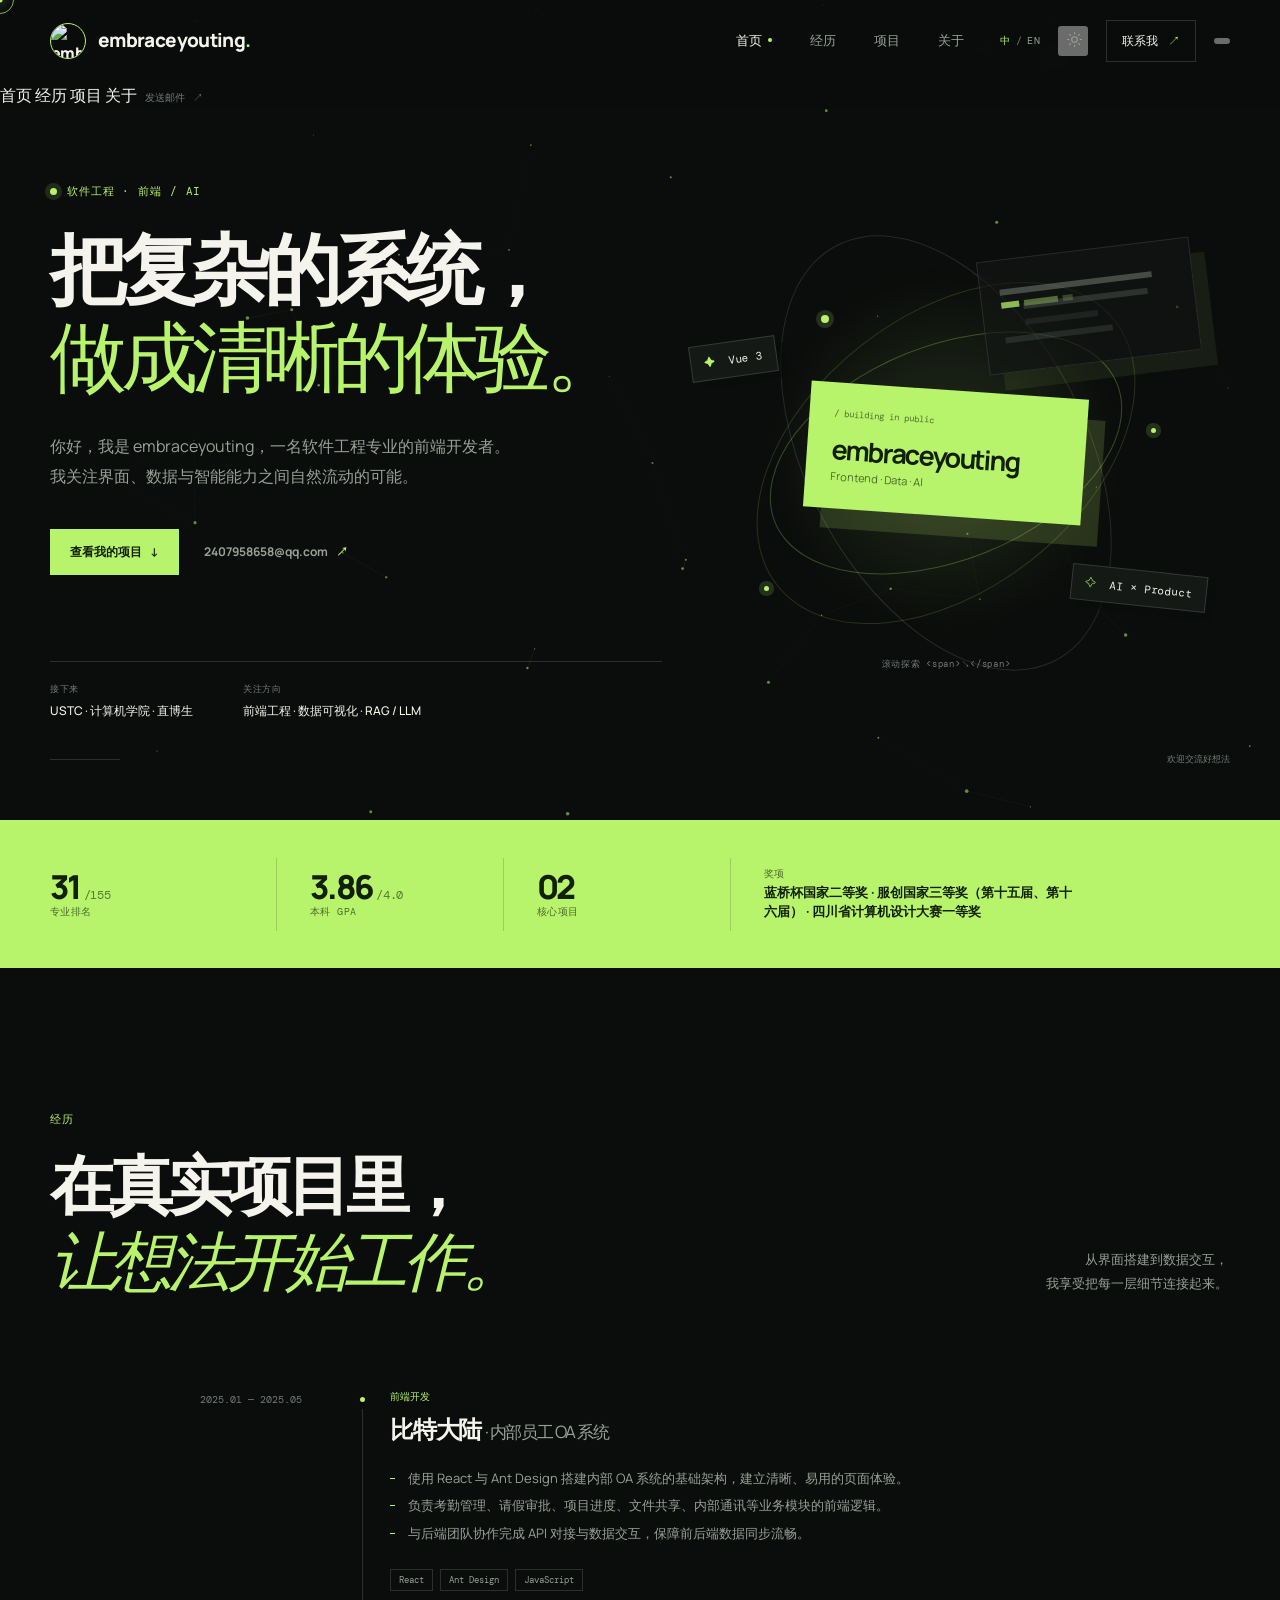
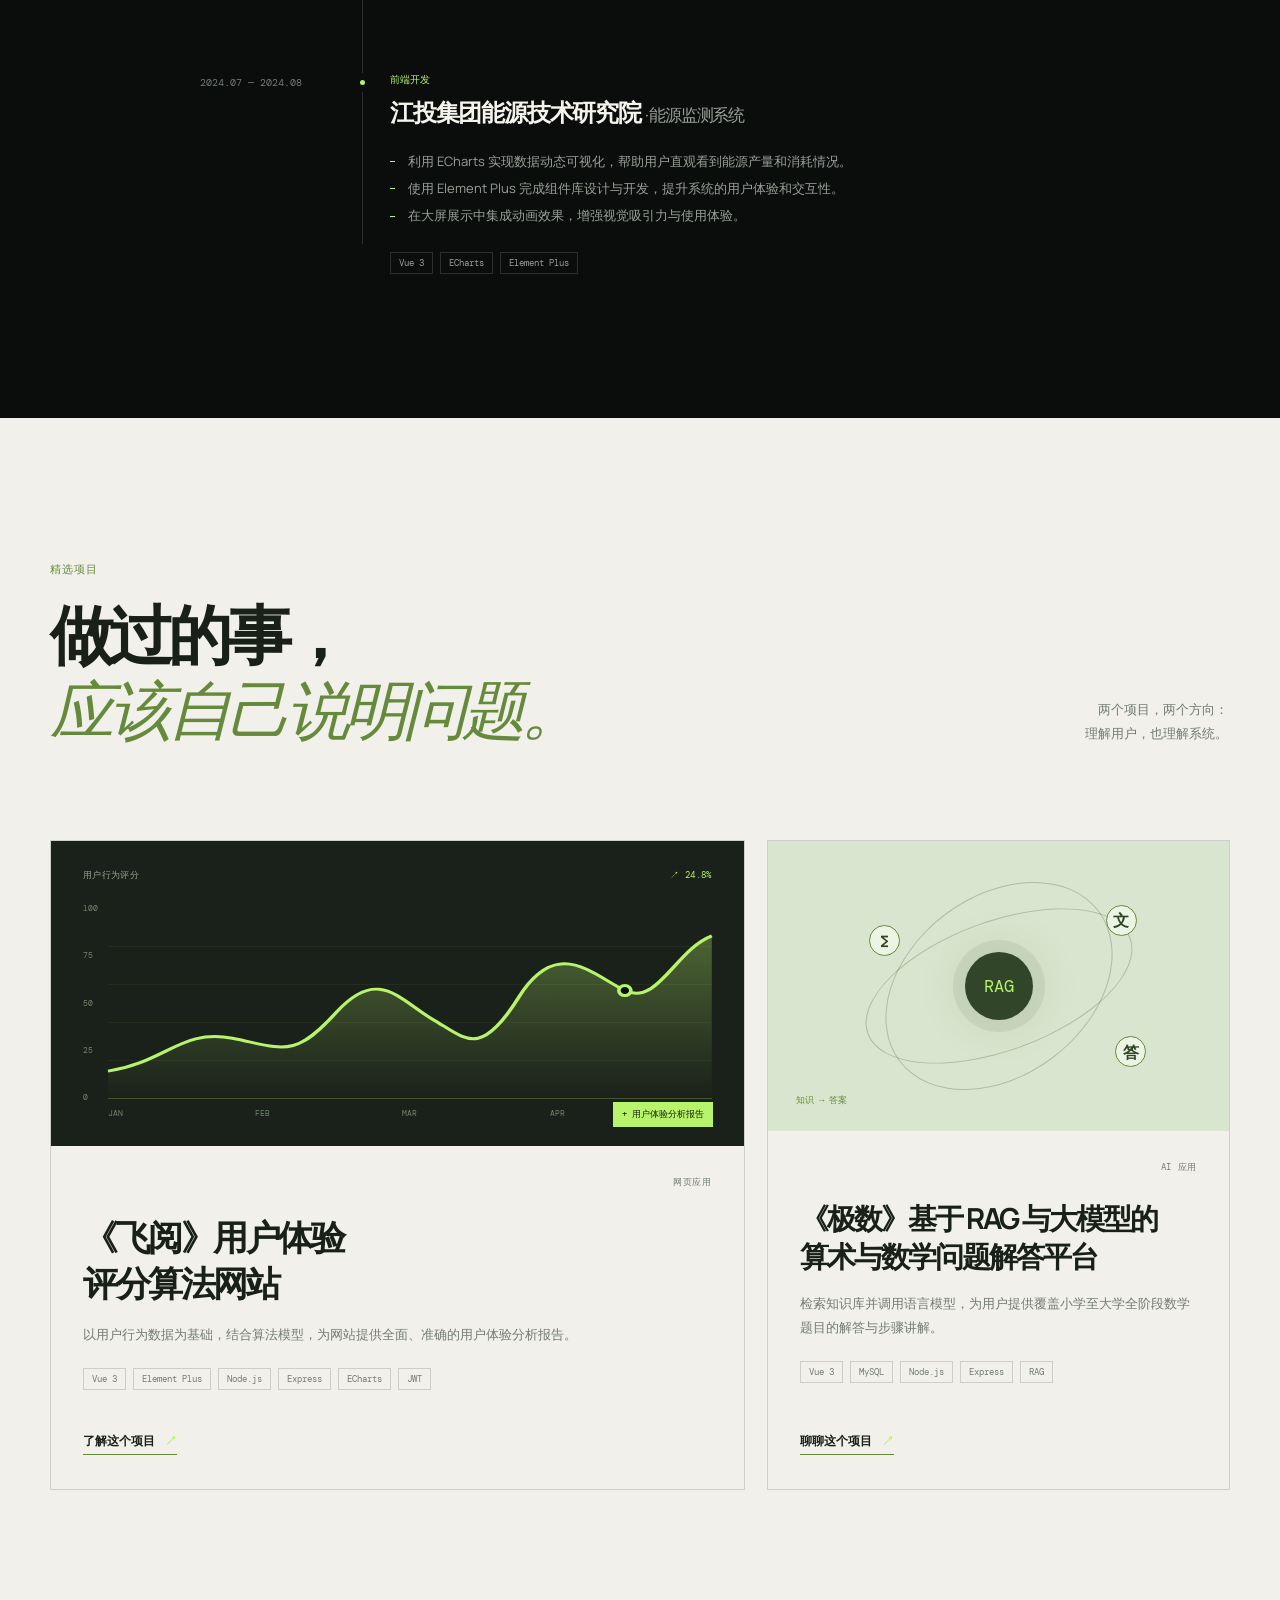
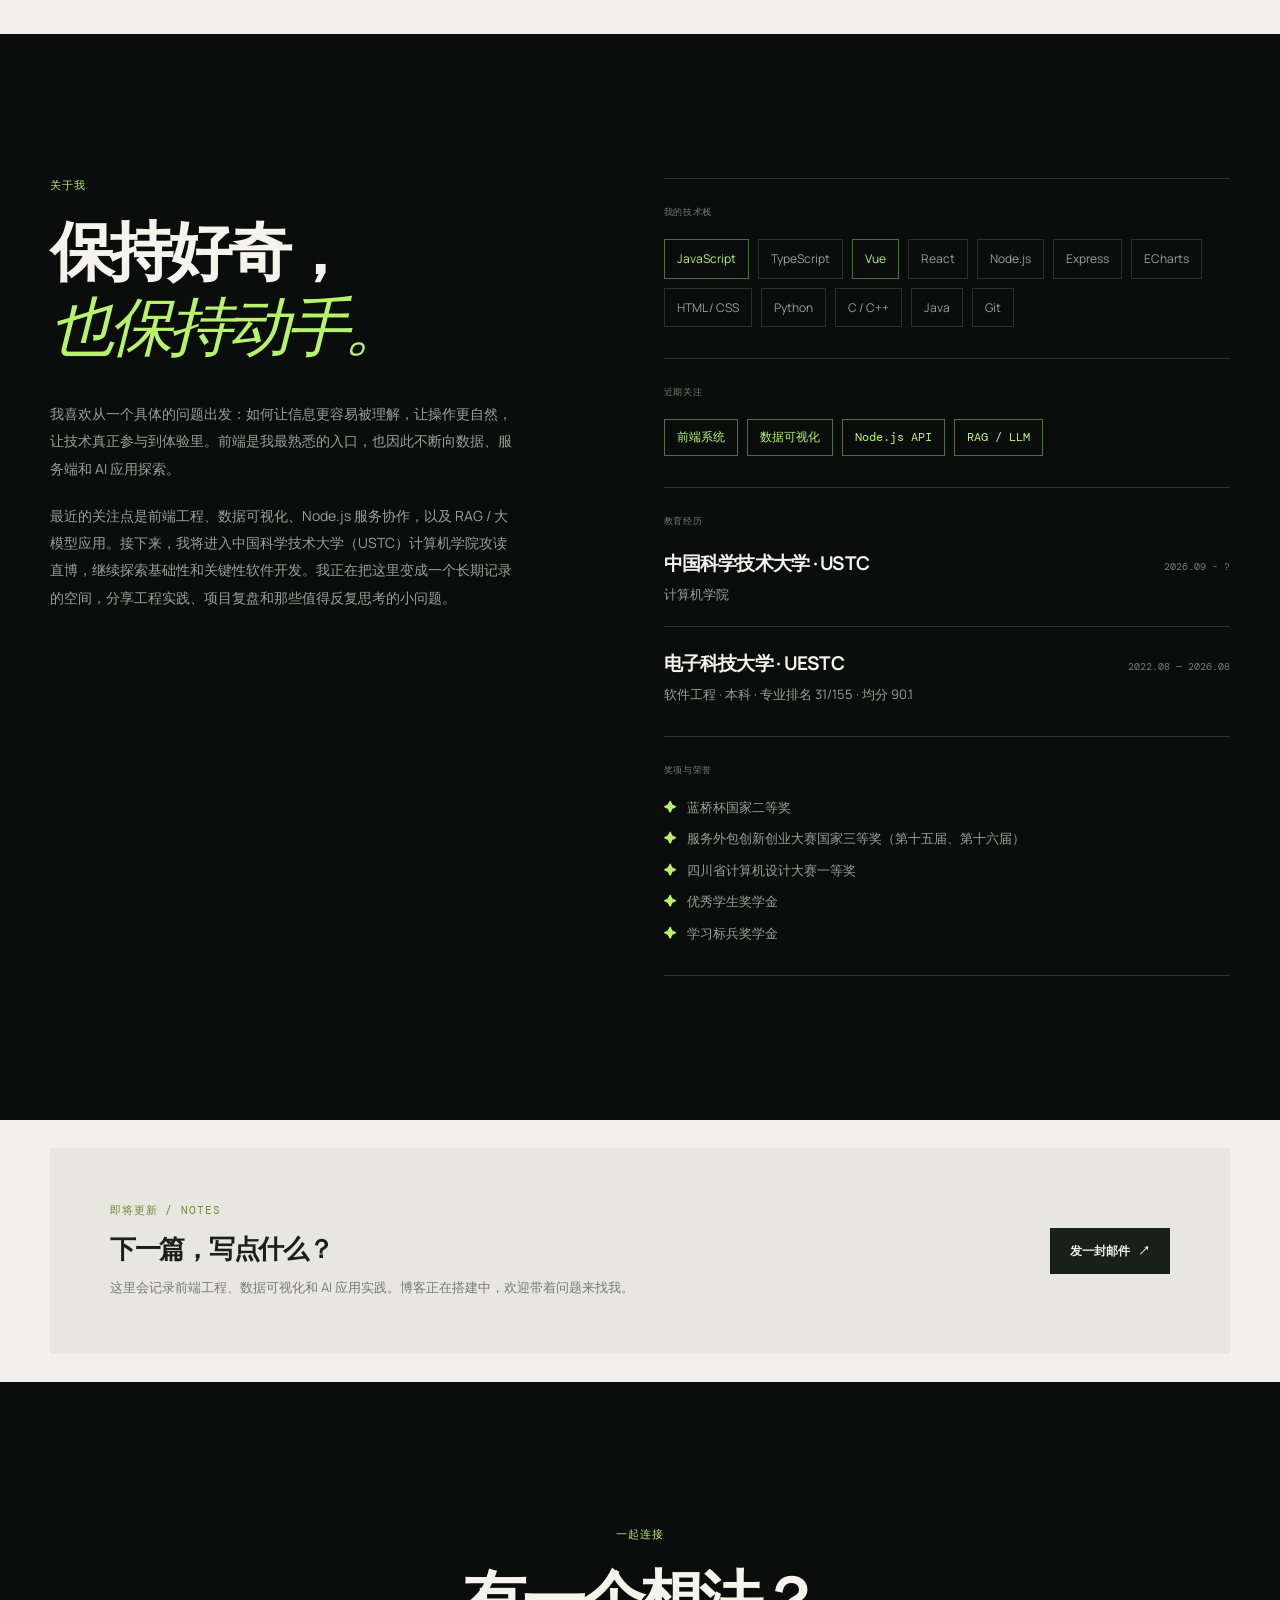
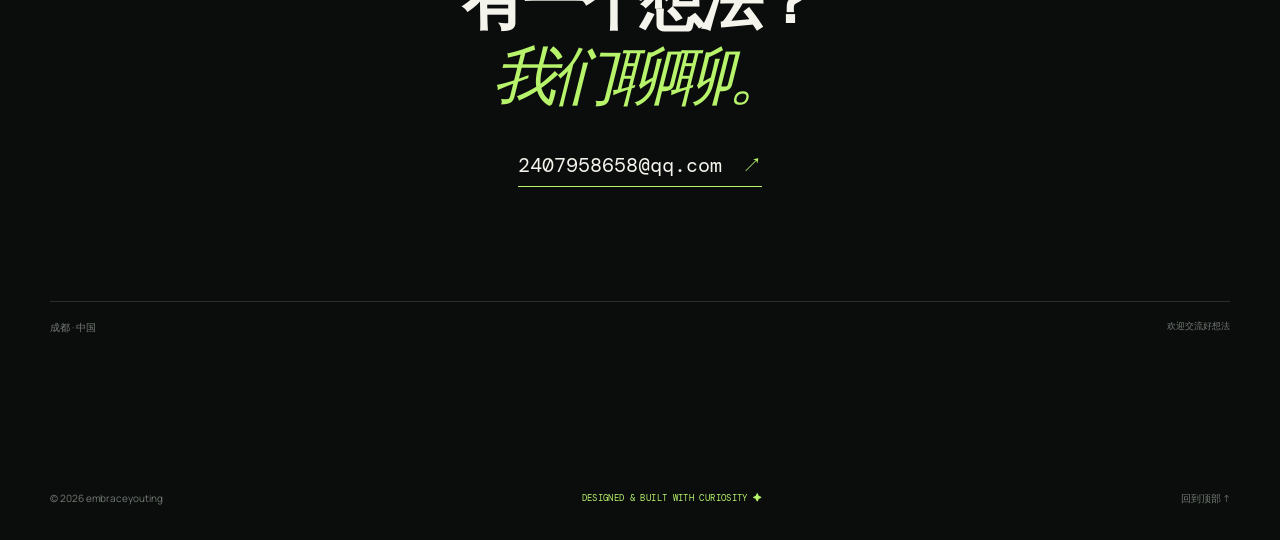
==== commit dc2348c4: "Update index.html" ====
--- a/index.html
+++ b/index.html
@@ -66,7 +66,7 @@
           </button>
           <a class="nav-contact" href="mailto:2407958658@qq.com" data-magnetic><span data-i18n="nav.contact">联系我</span> <span>↗</span></a>
           <button class="menu-toggle" type="button" aria-label="打开菜单" data-i18n-aria="menu.open" aria-expanded="false" data-menu-toggle>
-            <span></span><span></span><span></span>
+            <span></span><span></span>
           </button>
         </div>
       </div>
--- a/styles.css
+++ b/styles.css
@@ -96,7 +96,7 @@
 .lang-toggle:hover { color: var(--accent); }
 .lang-toggle [data-lang-current] { color: var(--accent); }
 .lang-slash { color: var(--muted-light); }
-.icon-button, .menu-toggle { display: grid; place-items: center; border: 0; background: transparent; cursor: pointer; }
+.icon-button, . { display: grid; place-items: center; border: 0; background: transparent; cursor: pointer; }
 .icon-button { width: 30px; height: 30px; color: var(--muted); }
 .icon-button:hover { color: var(--accent); }
 .icon { width: 17px; height: 17px; fill: none; stroke: currentColor; stroke-width: 1.5; stroke-linecap: round; stroke-linejoin: round; }
@@ -109,7 +109,7 @@
 .button > span:last-child { margin-left: 8px; color: currentColor; transition: transform .25s ease; }
 .button-ghost > span:last-child { color: var(--accent); }
 .button:hover > span:last-child { transform: translateX(3px); }
-.menu-toggle, .mobile-menu { display: none; }
+., .mobile-menu { display: none; }
 
 .hero { min-height: min(820px, 100vh); padding-top: 184px; padding-bottom: 54px; display: flex; flex-direction: column; align-items: center; overflow: hidden; }
 .particle-canvas { position: absolute; inset: 0; z-index: 0; width: 100%; height: 100%; pointer-events: none; opacity: .75; }
@@ -325,7 +325,7 @@
 @media (max-width: 900px) {
   .container { width: min(100% - 48px, 680px); }
   .desktop-nav, .nav-contact { display: none; }
-  .menu-toggle { display: flex; flex-direction: column; gap: 5px; width: 30px; height: 30px; padding: 5px; }
+  .menu-toggle { display: flex; flex-direction: column; gap: 5px; width: 30px; height: 30px; padding: 5px;}
   .menu-toggle span { display: block; width: 20px; height: 1px; background: var(--text); transition: transform .25s ease; }
   .site-header.menu-open .menu-toggle span:first-child { transform: translateY(3px) rotate(45deg); }
   .site-header.menu-open .menu-toggle span:last-child { transform: translateY(-3px) rotate(-45deg); }
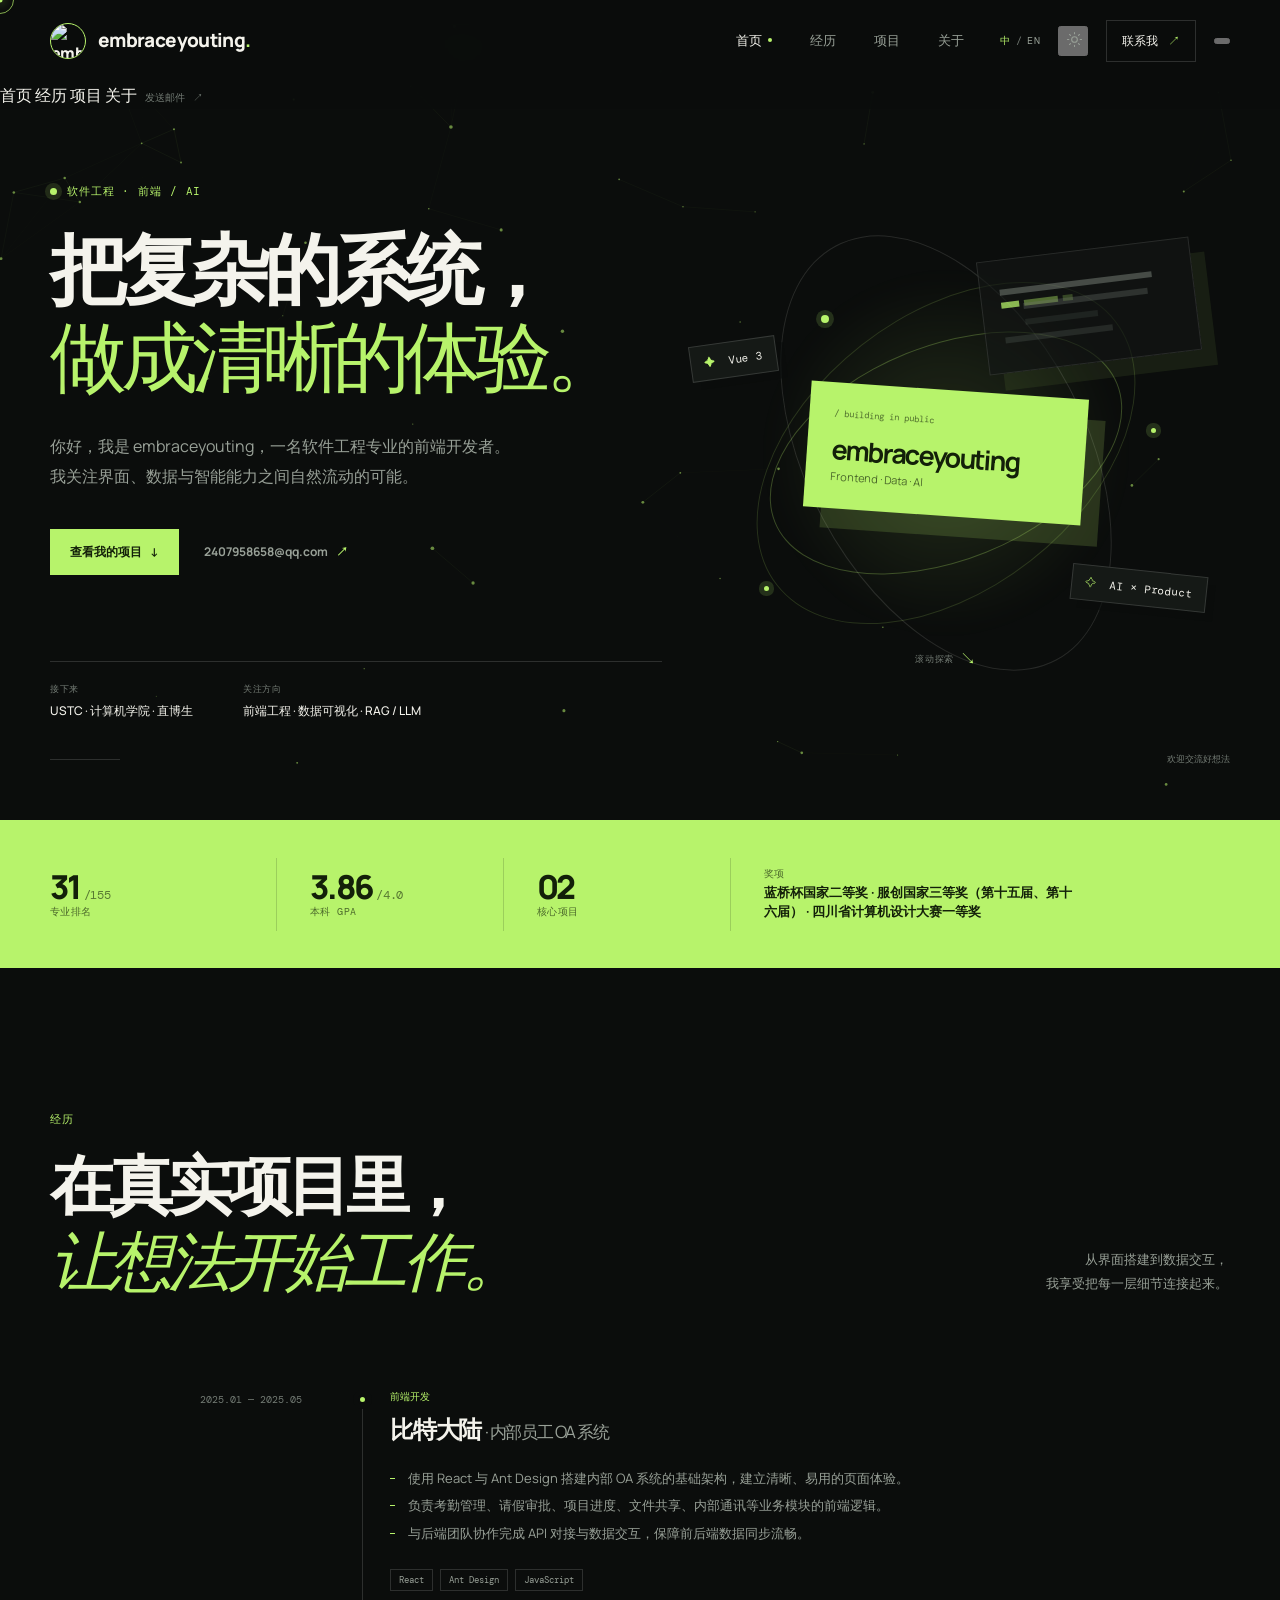
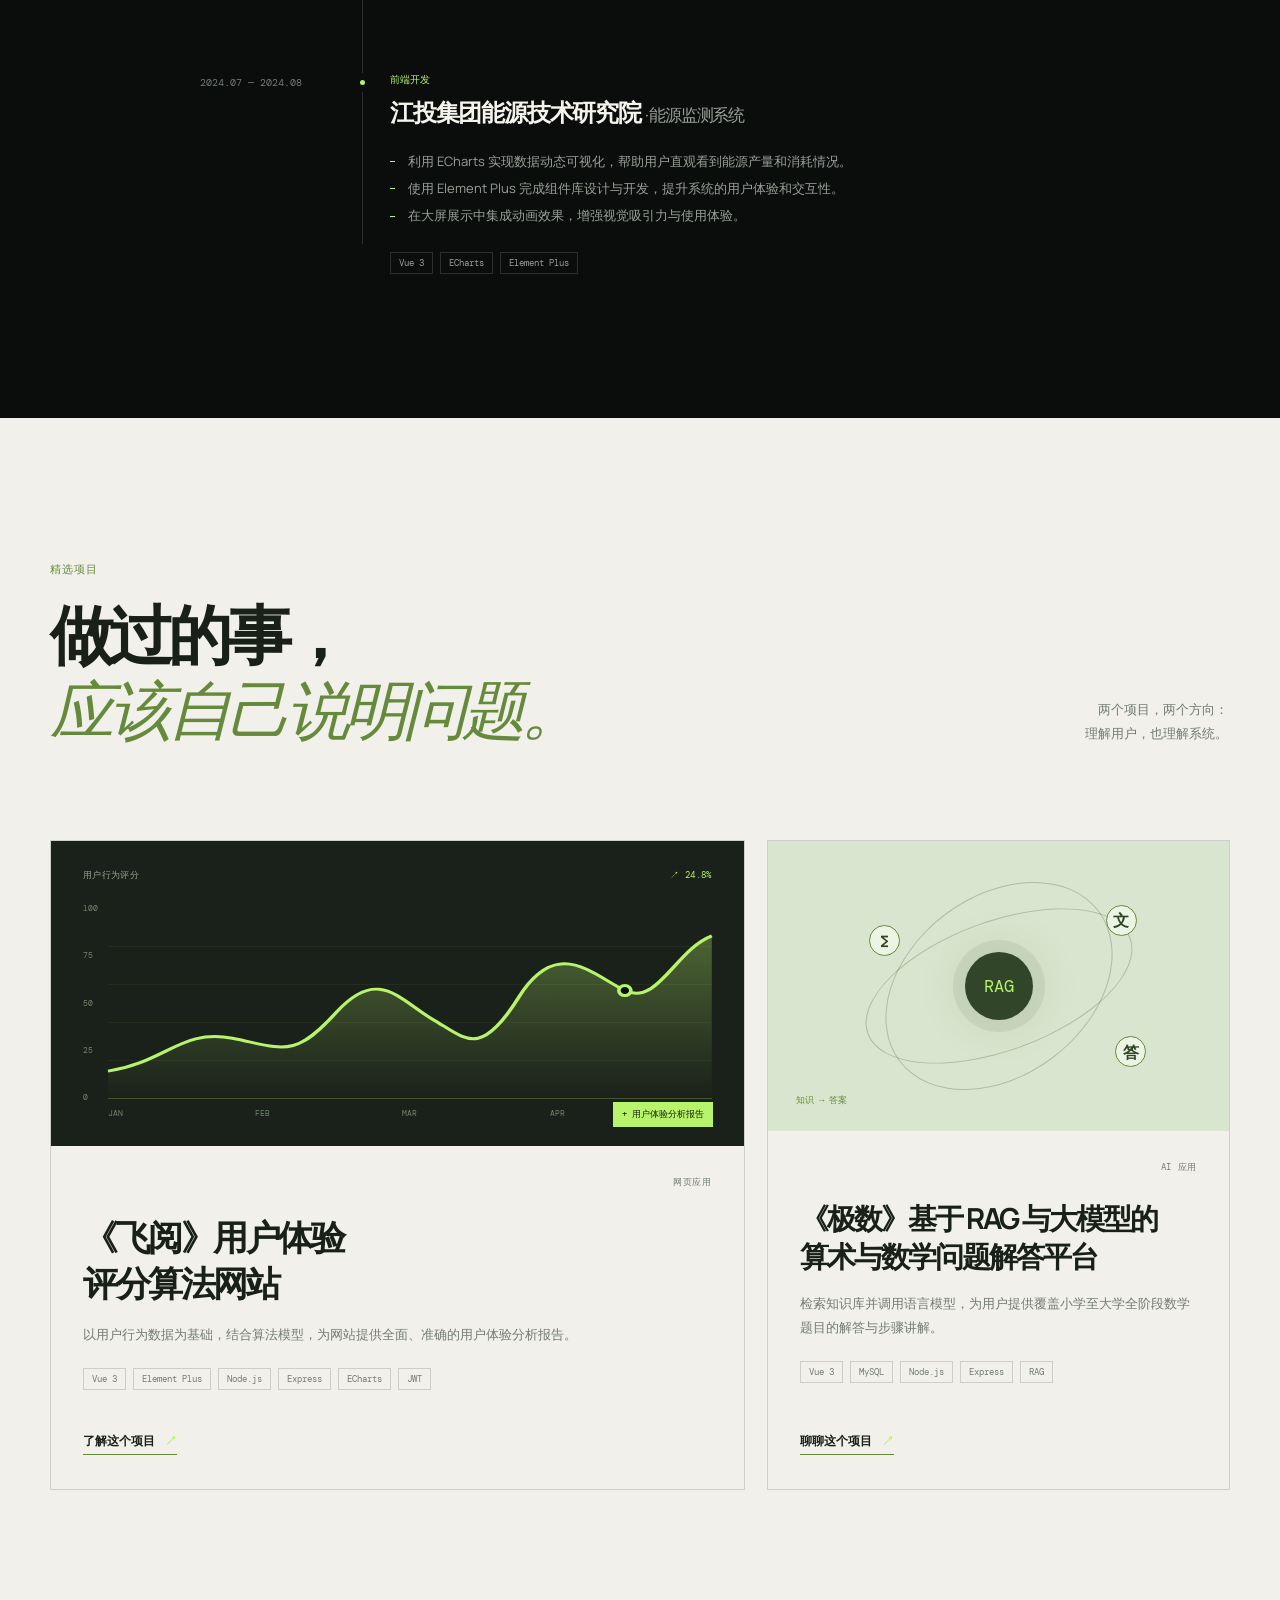
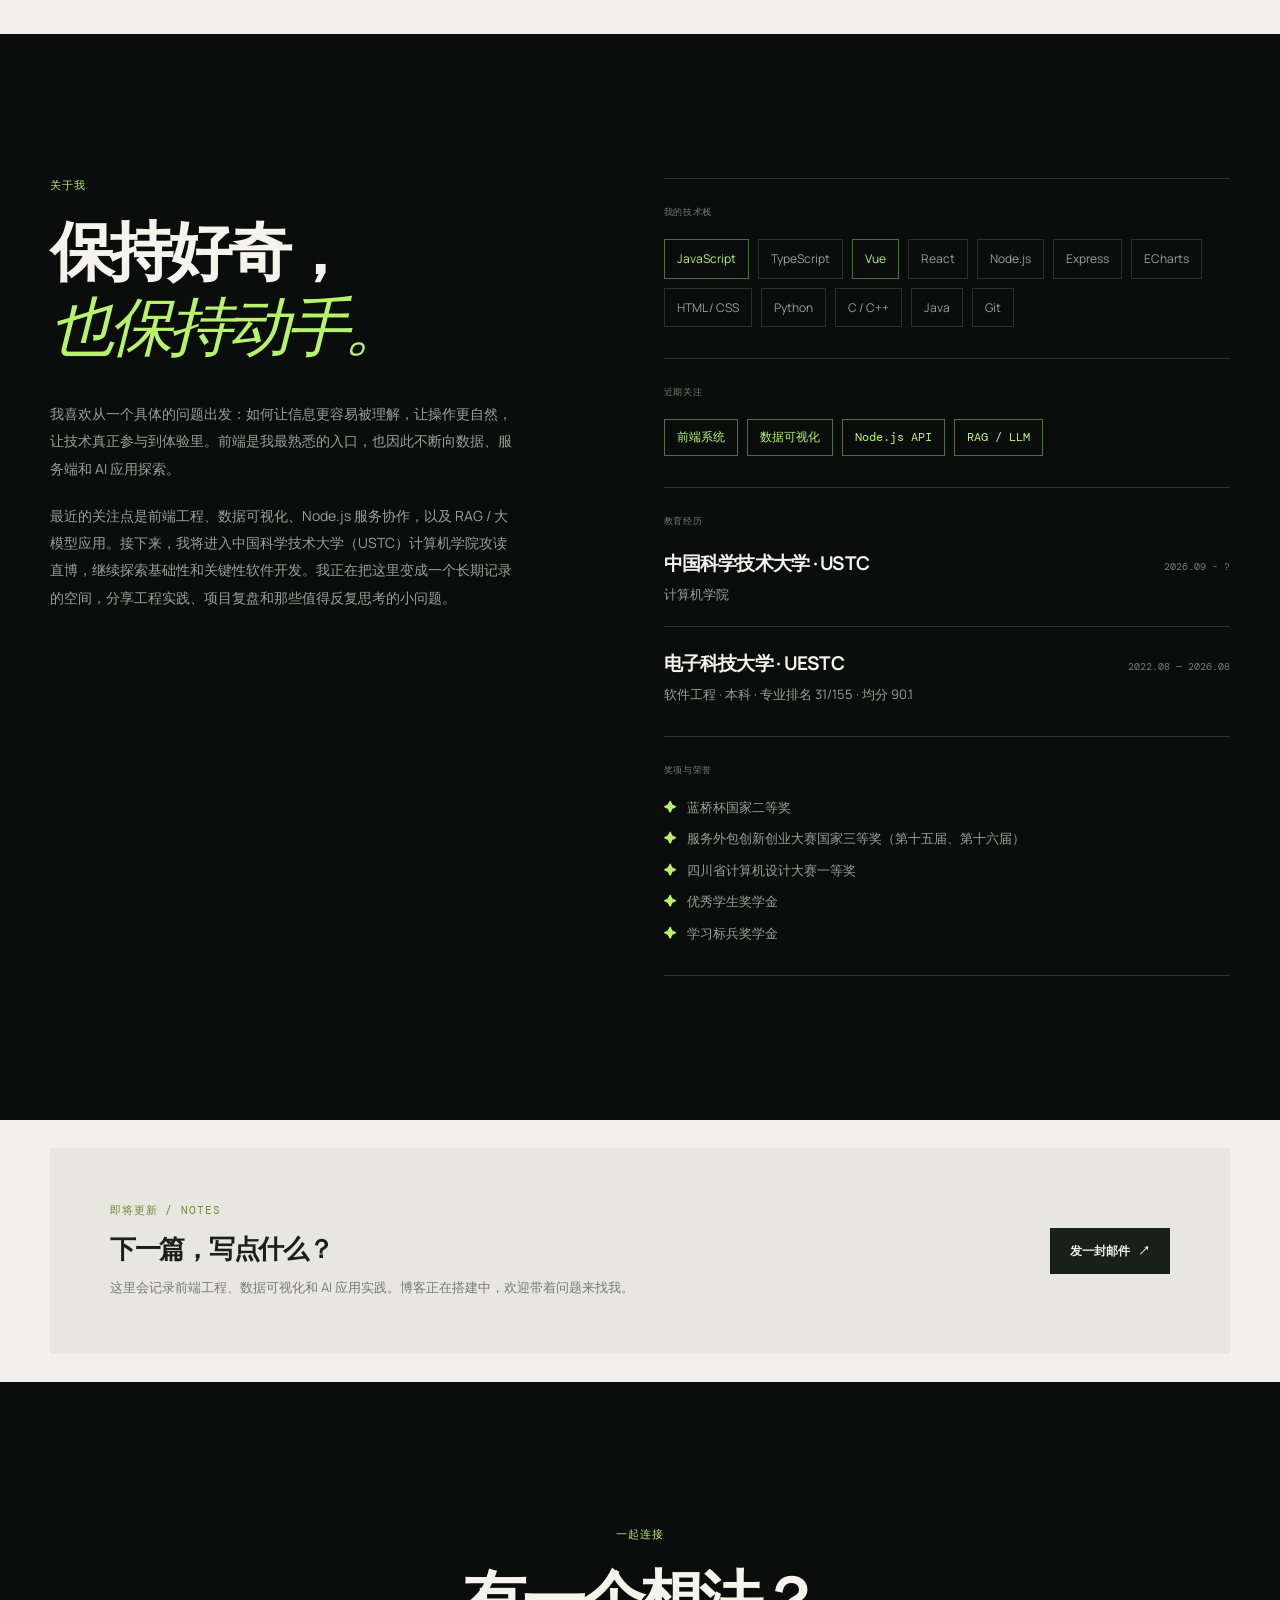
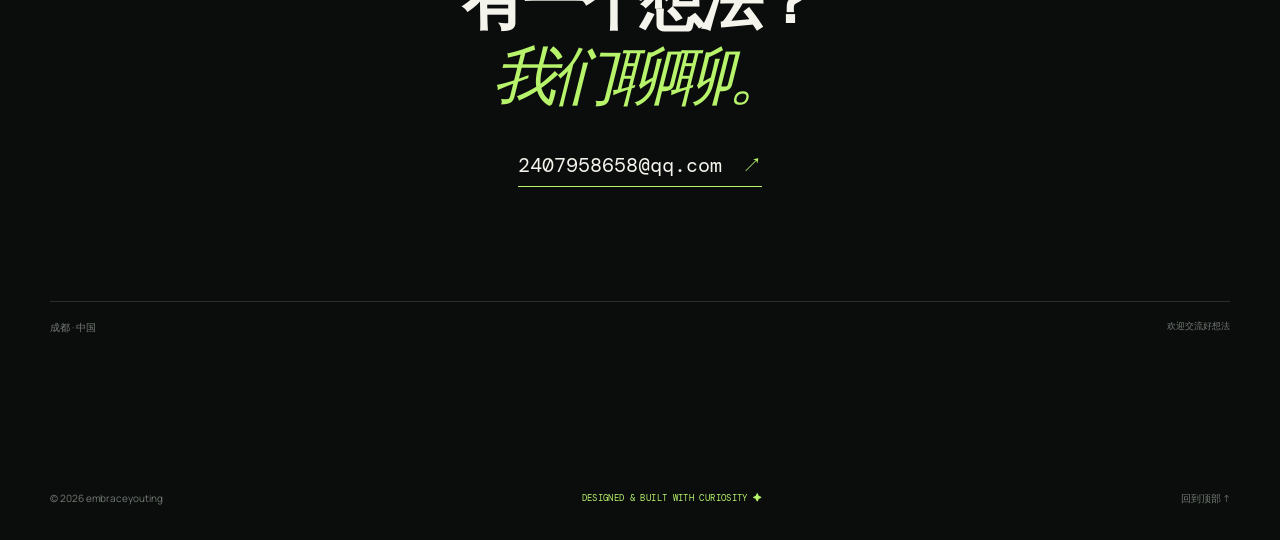
==== commit f1040e8e: "Fix translated hero markup rendering" ====
--- a/index.html
+++ b/index.html
@@ -130,7 +130,7 @@
             </div>
             <div class="floating-tag tag-vue"><span>✦</span> Vue 3</div>
             <div class="floating-tag tag-ai"><span>✧</span> AI × Product</div>
-            <div class="art-index mono" data-i18n="hero.scrollExplore">SCROLL TO EXPLORE <span>↘</span></div>
+            <div class="art-index mono" data-i18n="hero.scrollExplore" data-i18n-html="true">SCROLL TO EXPLORE <span>↘</span></div>
           </div>
         </div>
         <div class="hero-bottom container reveal reveal-delay-2">
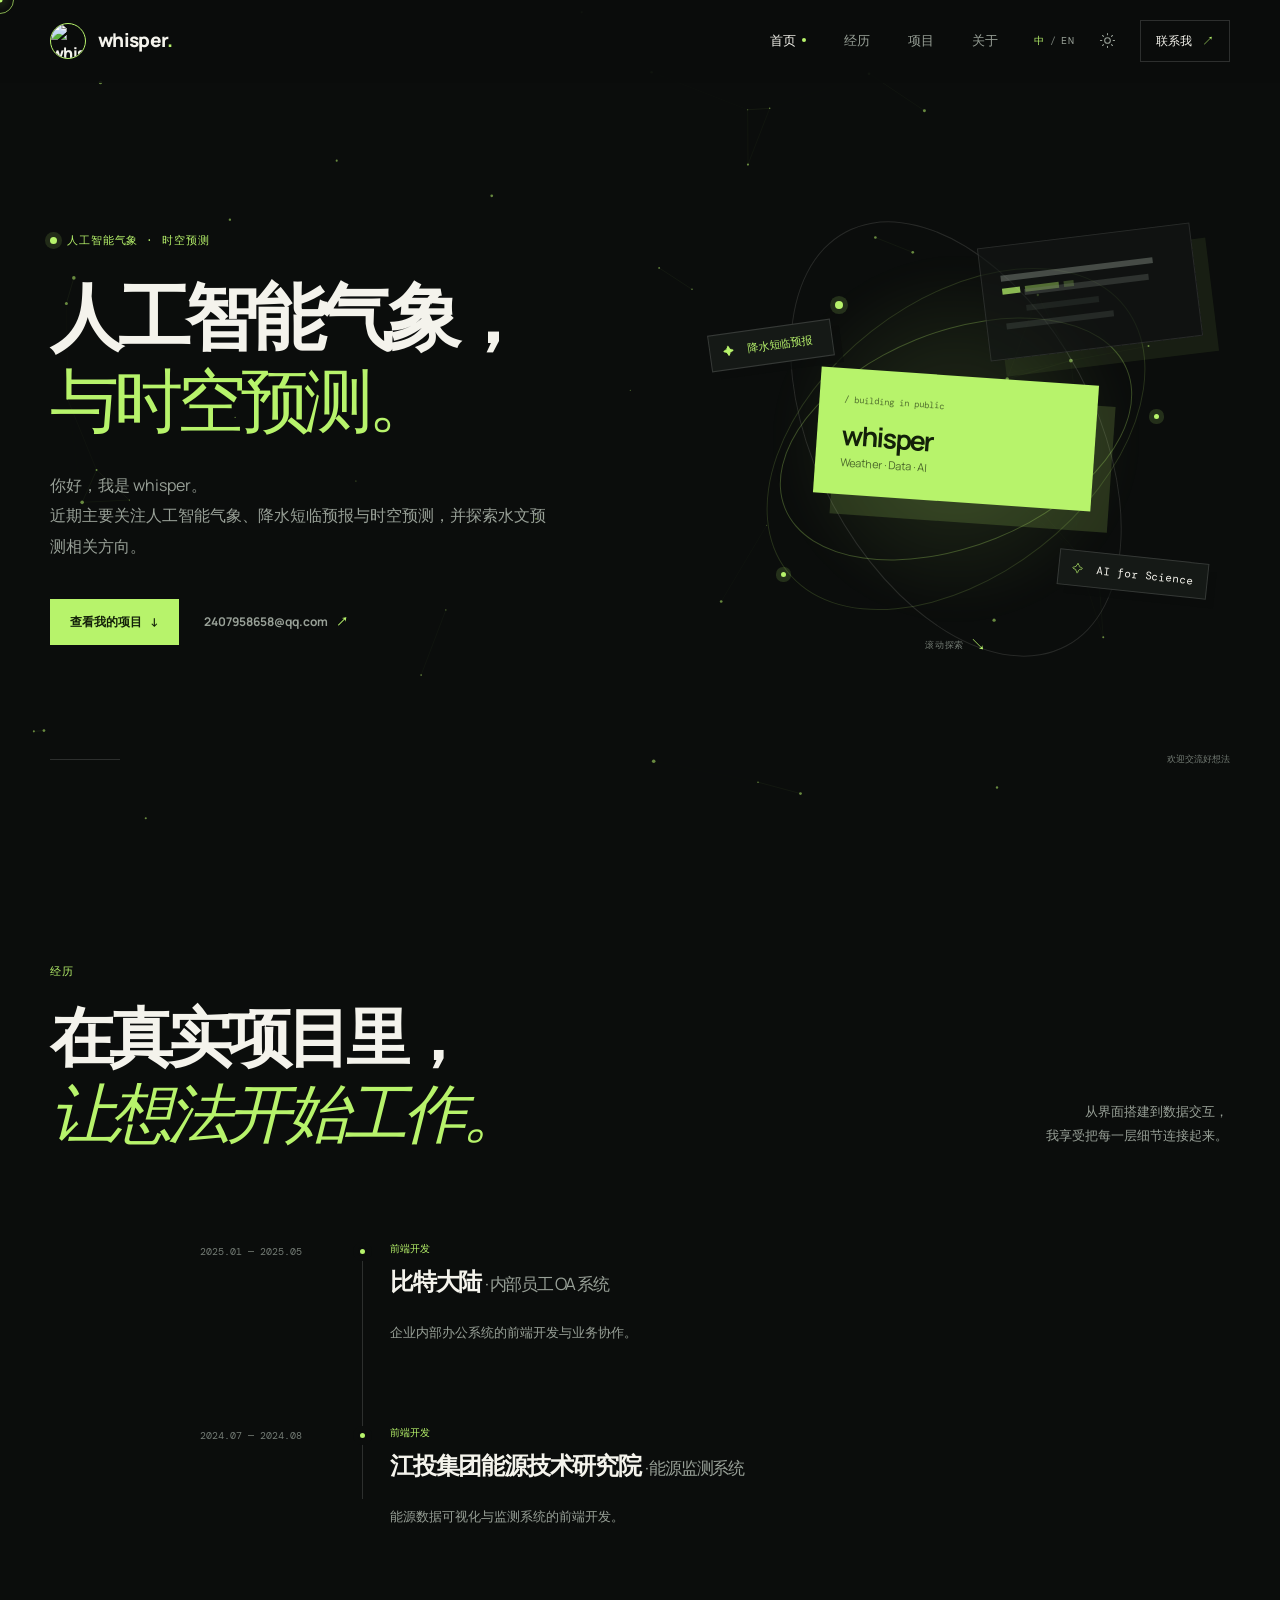
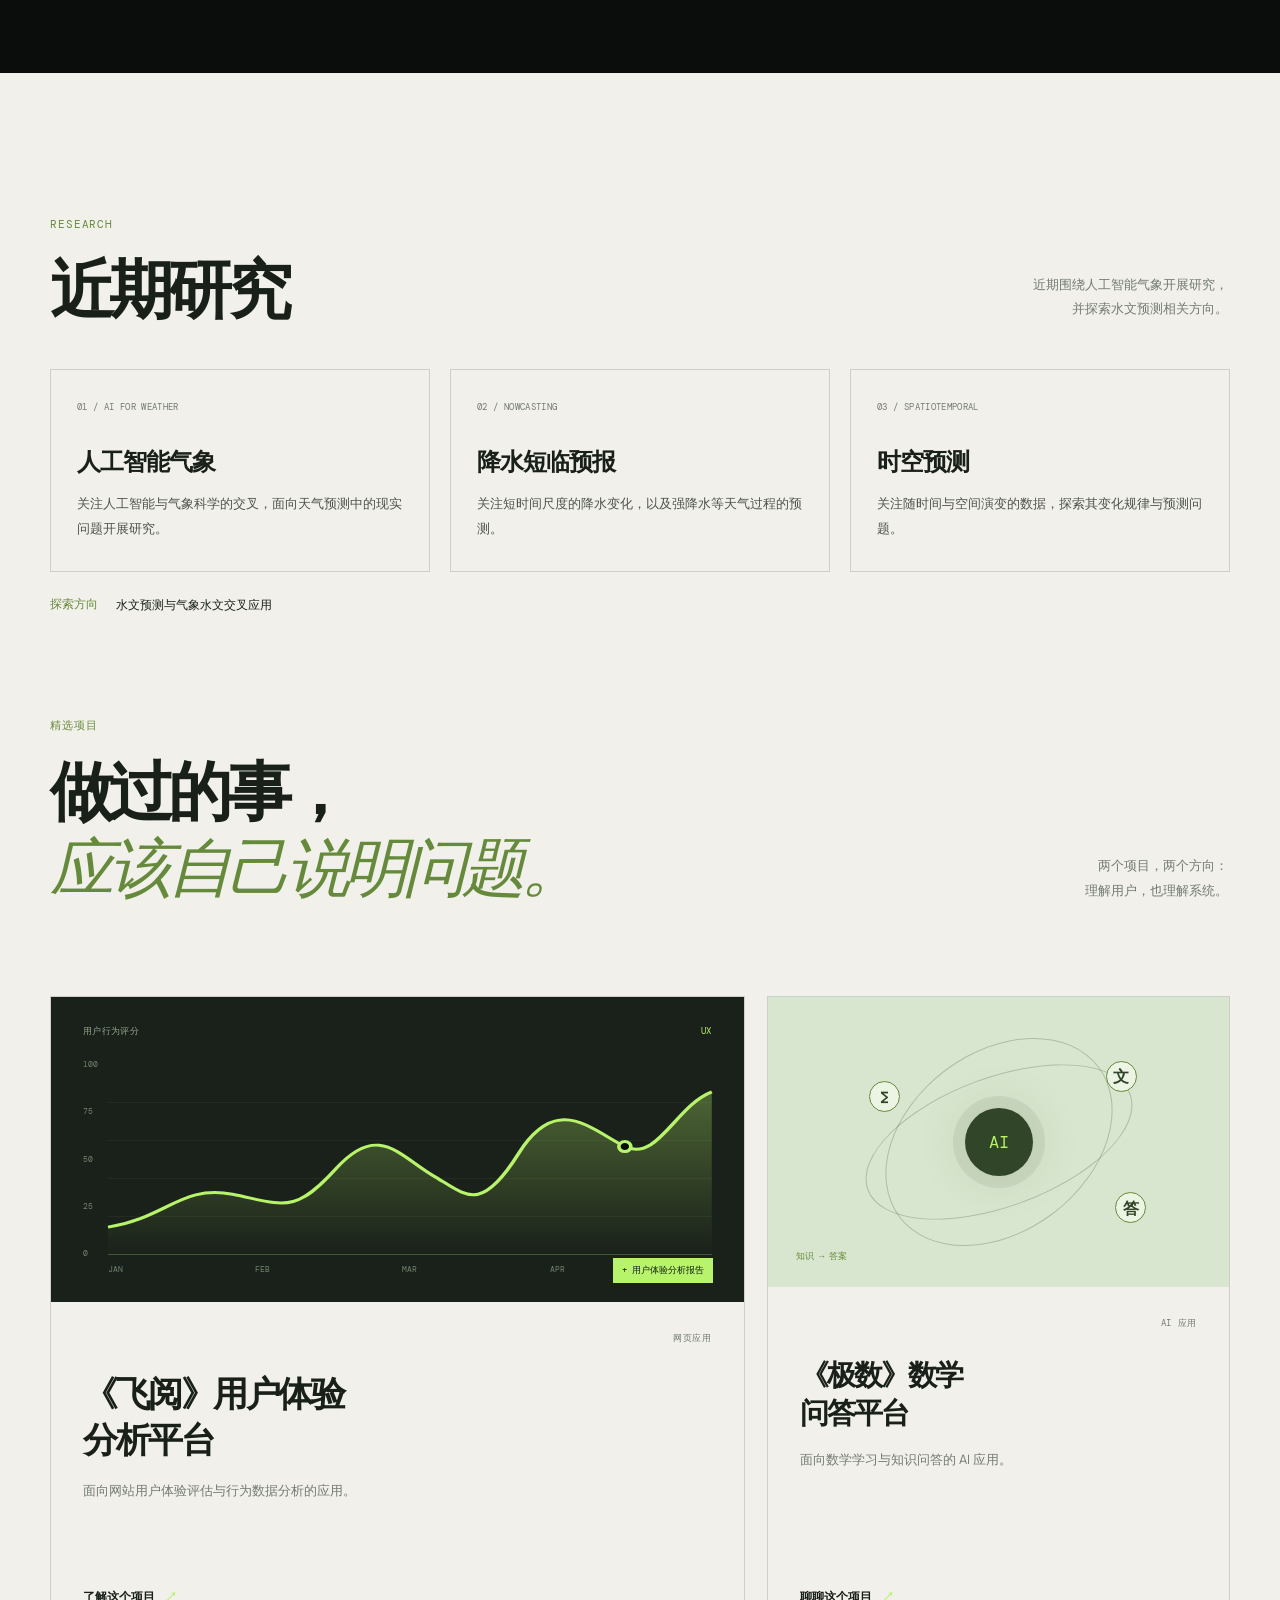
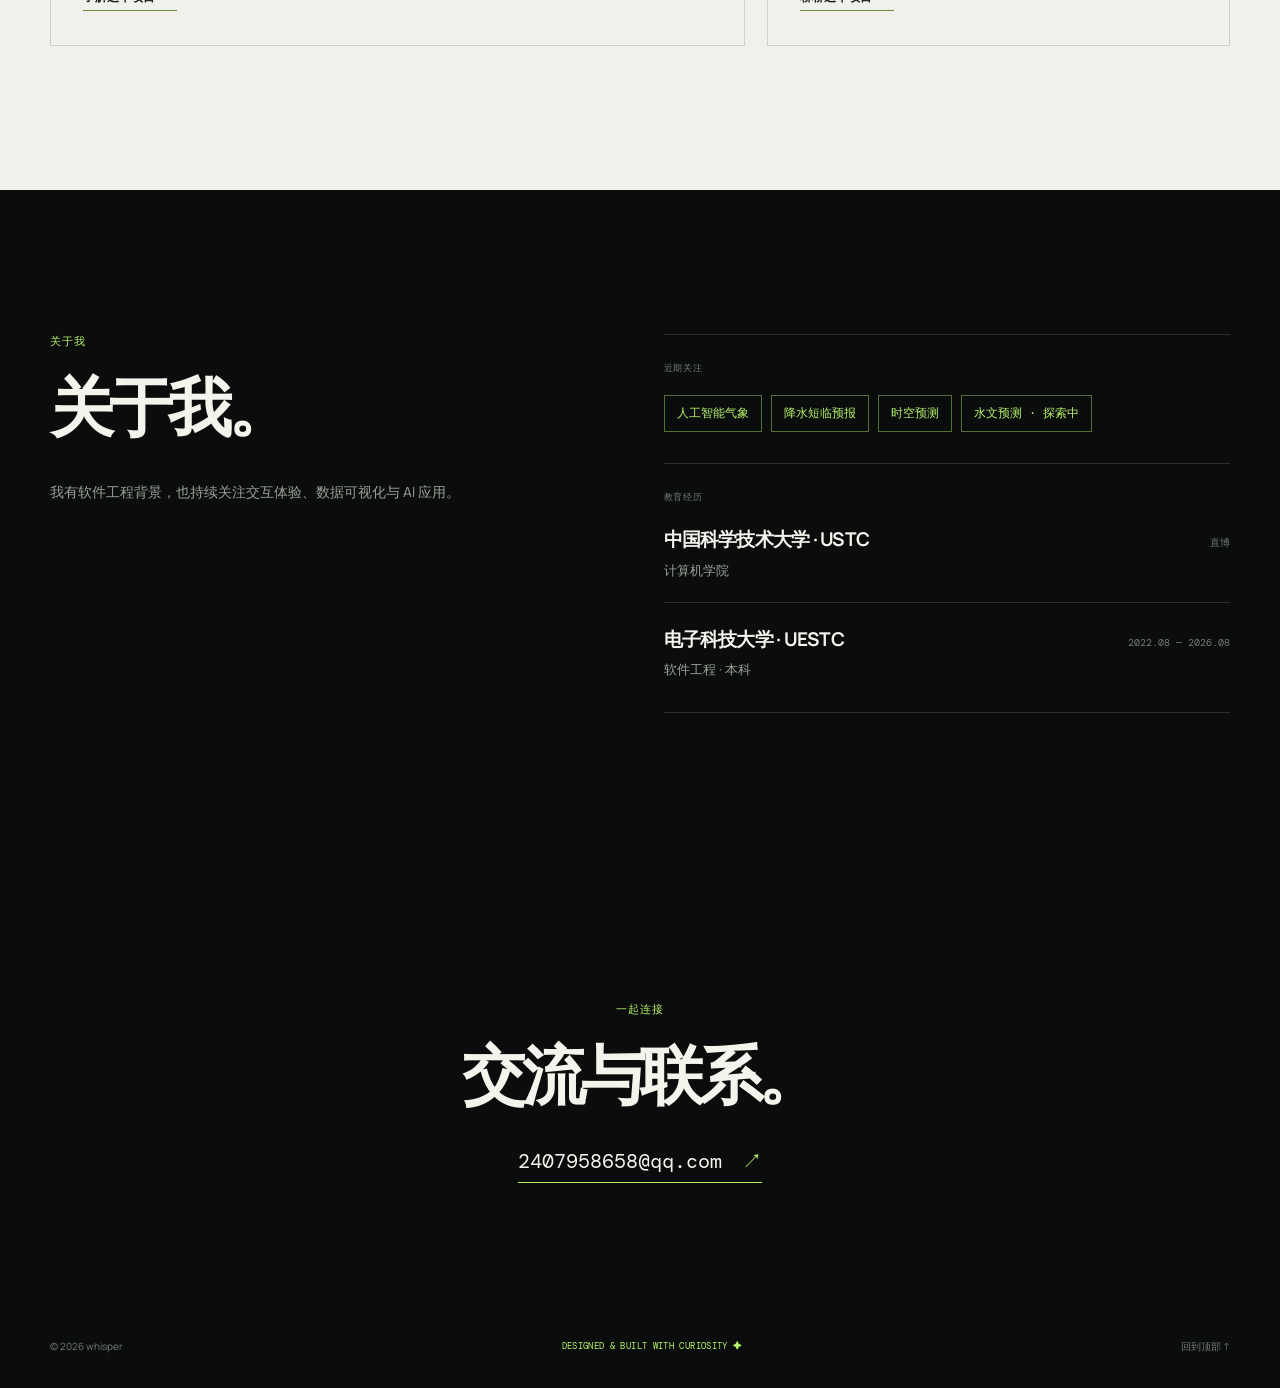
==== commit e7edf9cc: "Update whisper profile with current research interests" ====
--- a/index.html
+++ b/index.html
@@ -6,15 +6,15 @@
     <meta name="theme-color" content="#0b0d0c" />
     <meta
       name="description"
-      content="embraceyouting 的个人主页：软件工程、前端开发、数据可视化与 AI 应用实践。"
+      content="whisper 的个人主页：人工智能气象、降水短临预报、时空预测与软件工程实践。"
     />
-    <meta property="og:title" content="embraceyouting · Frontend / AI Applications" />
+    <meta property="og:title" content="whisper · AI for Weather / Software Engineering" />
     <meta
       property="og:description"
-      content="把复杂的系统，做成清晰的体验。"
+      content="关注人工智能气象、降水短临预报与时空预测，并探索水文预测相关方向。"
     />
     <meta property="og:type" content="website" />
-    <title>embraceyouting · Frontend / AI Applications</title>
+    <title>whisper · AI for Weather / Software Engineering</title>
     <link rel="preconnect" href="https://fonts.googleapis.com" />
     <link rel="preconnect" href="https://fonts.gstatic.com" crossorigin />
     <link
@@ -36,12 +36,12 @@
           <img
             class="brand-avatar"
             src="https://avatars.githubusercontent.com/u/118800749?s=512&amp;v=4"
-            alt="embraceyouting 的头像"
+            alt="whisper 的头像"
             data-i18n-alt="brand.avatarAlt"
             width="36"
             height="36"
           />
-          <span class="brand-name">embraceyouting<span class="accent">.</span></span>
+          <span class="brand-name">whisper<span class="accent">.</span></span>
         </a>
 
         <nav class="desktop-nav" aria-label="主导航" data-i18n-aria="nav.label">
@@ -85,29 +85,19 @@
         <canvas class="particle-canvas" data-particle-canvas aria-hidden="true"></canvas>
         <div class="hero-grid container">
           <div class="hero-copy reveal">
-            <p class="eyebrow"><span class="pulse-dot"></span> <span data-i18n="hero.eyebrow">软件工程 · 前端 / AI</span></p>
-            <h1 data-i18n="hero.title" data-i18n-html="true">把复杂的系统，<br /><span>做成清晰的体验。</span></h1>
+            <p class="eyebrow"><span class="pulse-dot"></span> <span data-i18n="hero.eyebrow">人工智能气象 · 时空预测</span></p>
+            <h1 data-i18n="hero.title" data-i18n-html="true">人工智能气象，<br /><span>与时空预测。</span></h1>
             <p class="hero-intro" data-i18n="hero.intro" data-i18n-html="true">
-              你好，我是 embraceyouting，一名软件工程专业的前端开发者。<br />
-              我关注界面、数据与智能能力之间自然流动的可能。
+              你好，我是 whisper。<br />
+              近期主要关注人工智能气象、降水短临预报与时空预测，并探索水文预测相关方向。
             </p>
             <div class="hero-actions">
               <a class="button button-primary" href="#projects" data-magnetic><span data-i18n="hero.viewProjects">查看我的项目</span> <span>↓</span></a>
               <a class="button button-ghost" href="mailto:2407958658@qq.com">2407958658@qq.com <span>↗</span></a>
             </div>
-            <div class="hero-meta">
-              <div>
-                <span class="meta-label" data-i18n="hero.nextLabel">接下来</span>
-                <strong data-i18n="hero.nextValue">USTC · 计算机学院 · 直博生</strong>
-              </div>
-              <div>
-                <span class="meta-label" data-i18n="hero.focusLabel">关注方向</span>
-                <strong data-i18n="hero.focusValue">前端工程 · 数据可视化 · RAG / LLM</strong>
-              </div>
-            </div>
-          </div>
-
-          <div class="hero-art reveal reveal-delay-1" aria-label="个人技术方向可视化" data-i18n-aria="hero.artLabel" data-tilt>
+          </div>
+
+          <div class="hero-art reveal reveal-delay-1" aria-label="个人研究方向可视化" data-i18n-aria="hero.artLabel" data-tilt>
             <div class="art-glow"></div>
             <div class="orbit orbit-one"></div>
             <div class="orbit orbit-two"></div>
@@ -124,39 +114,18 @@
             <div class="portrait-card">
               <div class="portrait-caption">
                 <span class="mono" data-i18n="hero.buildingInPublic">/ building in public</span>
-                <strong>embraceyouting</strong>
-                <span data-i18n="hero.cardFocus">Frontend · Data · AI</span>
-              </div>
-            </div>
-            <div class="floating-tag tag-vue"><span>✦</span> Vue 3</div>
-            <div class="floating-tag tag-ai"><span>✧</span> AI × Product</div>
+                <strong>whisper</strong>
+                <span data-i18n="hero.cardFocus">Weather · Data · AI</span>
+              </div>
+            </div>
+            <div class="floating-tag tag-vue"><span>✦</span> <span data-i18n="hero.nowcastingTag">降水短临预报</span></div>
+            <div class="floating-tag tag-ai"><span>✧</span> AI for Science</div>
             <div class="art-index mono" data-i18n="hero.scrollExplore" data-i18n-html="true">SCROLL TO EXPLORE <span>↘</span></div>
           </div>
         </div>
         <div class="hero-bottom container reveal reveal-delay-2">
           <span class="hero-line"></span>
           <span class="mono" data-i18n="hero.available">AVAILABLE FOR GOOD IDEAS</span>
-        </div>
-      </section>
-
-      <section class="signal-strip" aria-label="个人概览" data-i18n-aria="stats.overviewLabel">
-        <div class="container signal-grid">
-          <div class="signal-item reveal">
-            <span class="signal-number">31<span>/155</span></span>
-            <span class="signal-label" data-i18n="stats.rank">专业排名</span>
-          </div>
-          <div class="signal-item reveal reveal-delay-1">
-            <span class="signal-number">3.86<span>/4.0</span></span>
-            <span class="signal-label" data-i18n="stats.gpa">本科 GPA</span>
-          </div>
-          <div class="signal-item reveal reveal-delay-2">
-            <span class="signal-number">02</span>
-            <span class="signal-label" data-i18n="stats.projects">核心项目</span>
-          </div>
-          <div class="signal-item signal-note reveal reveal-delay-3">
-            <span class="signal-label" data-i18n="stats.awardsLabel">奖项</span>
-            <strong data-i18n="stats.awards">蓝桥杯国家二等奖 · 服创国家三等奖（第十五届、第十六届） · 四川省计算机设计大赛一等奖</strong>
-          </div>
         </div>
       </section>
 
@@ -177,12 +146,7 @@
               <div class="timeline-content">
                 <p class="timeline-role" data-i18n="experience.role">前端开发</p>
                 <h3 data-i18n="experience.bitmain.title" data-i18n-html="true">比特大陆 <span>· 内部员工 OA 系统</span></h3>
-                <ul>
-                  <li data-i18n="experience.bitmain.one">使用 React 与 Ant Design 搭建内部 OA 系统的基础架构，建立清晰、易用的页面体验。</li>
-                  <li data-i18n="experience.bitmain.two">负责考勤管理、请假审批、项目进度、文件共享、内部通讯等业务模块的前端逻辑。</li>
-                  <li data-i18n="experience.bitmain.three">与后端团队协作完成 API 对接与数据交互，保障前后端数据同步流畅。</li>
-                </ul>
-                <div class="timeline-tags"><span>React</span><span>Ant Design</span><span>JavaScript</span></div>
+                <p class="timeline-summary" data-i18n="experience.bitmain.summary">企业内部办公系统的前端开发与业务协作。</p>
               </div>
             </article>
 
@@ -192,12 +156,7 @@
               <div class="timeline-content">
                 <p class="timeline-role" data-i18n="experience.role">前端开发</p>
                 <h3 data-i18n="experience.energy.title" data-i18n-html="true">江投集团能源技术研究院 <span>· 能源监测系统</span></h3>
-                <ul>
-                  <li data-i18n="experience.energy.one">利用 ECharts 实现数据动态可视化，帮助用户直观看到能源产量和消耗情况。</li>
-                  <li data-i18n="experience.energy.two">使用 Element Plus 完成组件库设计与开发，提升系统的用户体验和交互性。</li>
-                  <li data-i18n="experience.energy.three">在大屏展示中集成动画效果，增强视觉吸引力与使用体验。</li>
-                </ul>
-                <div class="timeline-tags"><span>Vue 3</span><span>ECharts</span><span>Element Plus</span></div>
+                <p class="timeline-summary" data-i18n="experience.energy.summary">能源数据可视化与监测系统的前端开发。</p>
               </div>
             </article>
           </div>
@@ -206,6 +165,33 @@
 
       <section class="section section-paper" id="projects">
         <div class="container">
+          <div class="research-overview" aria-labelledby="research-heading">
+            <div class="section-heading reveal">
+              <div>
+                <p class="section-kicker" data-i18n="research.kicker">RESEARCH</p>
+                <h2 id="research-heading" data-i18n="research.title">近期研究</h2>
+              </div>
+              <p class="section-note" data-i18n="research.note" data-i18n-html="true">近期围绕人工智能气象开展研究，<br />并探索水文预测相关方向。</p>
+            </div>
+            <div class="research-grid">
+              <article class="research-card reveal">
+                <span class="research-index mono">01 / AI FOR WEATHER</span>
+                <h3 data-i18n="research.weatherTitle">人工智能气象</h3>
+                <p data-i18n="research.weatherDescription">关注人工智能与气象科学的交叉，面向天气预测中的现实问题开展研究。</p>
+              </article>
+              <article class="research-card reveal reveal-delay-1">
+                <span class="research-index mono">02 / NOWCASTING</span>
+                <h3 data-i18n="research.nowcastingTitle">降水短临预报</h3>
+                <p data-i18n="research.nowcastingDescription">关注短时间尺度的降水变化，以及强降水等天气过程的预测。</p>
+              </article>
+              <article class="research-card reveal reveal-delay-2">
+                <span class="research-index mono">03 / SPATIOTEMPORAL</span>
+                <h3 data-i18n="research.spatiotemporalTitle">时空预测</h3>
+                <p data-i18n="research.spatiotemporalDescription">关注随时间与空间演变的数据，探索其变化规律与预测问题。</p>
+              </article>
+            </div>
+            <p class="research-exploring reveal"><span class="mono" data-i18n="research.exploringLabel">探索方向</span><span data-i18n="research.exploringValue">水文预测与气象水文交叉应用</span></p>
+          </div>
           <div class="section-heading reveal">
             <div>
               <p class="section-kicker" data-i18n="projects.kicker">精选项目</p>
@@ -217,7 +203,7 @@
           <div class="project-grid">
             <article class="project-card project-card-featured reveal" data-tilt>
               <div class="project-visual visual-dashboard">
-                <div class="visual-topline"><span data-i18n="projects.behaviorScore">用户行为评分</span><span>↗ 24.8%</span></div>
+                <div class="visual-topline"><span data-i18n="projects.behaviorScore">用户行为评分</span><span>UX</span></div>
                 <div class="chart-area">
                   <div class="chart-y"><span>100</span><span>75</span><span>50</span><span>25</span><span>0</span></div>
                   <svg viewBox="0 0 500 190" role="img" aria-label="用户行为趋势示意图" data-i18n-aria="projects.chartLabel" preserveAspectRatio="none">
@@ -237,9 +223,8 @@
               </div>
               <div class="project-copy">
                 <div class="project-topline"><span class="project-type" data-i18n="projects.webApplication">WEB APPLICATION</span></div>
-                <h3 data-i18n="projects.feiyue.title" data-i18n-html="true">《飞阅》用户体验<br />评分算法网站</h3>
-                <p data-i18n="projects.feiyue.description">以用户行为数据为基础，结合算法模型，为网站提供全面、准确的用户体验分析报告。</p>
-                <div class="project-stack"><span>Vue 3</span><span>Element Plus</span><span>Node.js</span><span>Express</span><span>ECharts</span><span>JWT</span></div>
+                <h3 data-i18n="projects.feiyue.title" data-i18n-html="true">《飞阅》用户体验<br />分析平台</h3>
+                <p data-i18n="projects.feiyue.description">面向网站用户体验评估与行为数据分析的应用。</p>
                 <a class="text-link" href="mailto:2407958658@qq.com" data-i18n-subject="mail.feiyueSubject"><span data-i18n="projects.viewProject">了解这个项目</span> <span>↗</span></a>
               </div>
             </article>
@@ -248,7 +233,7 @@
               <div class="project-visual visual-rag">
                 <div class="rag-orbit rag-orbit-one"></div>
                 <div class="rag-orbit rag-orbit-two"></div>
-                <div class="rag-core">RAG</div>
+                <div class="rag-core">AI</div>
                 <div class="rag-node node-a">∑</div>
                 <div class="rag-node node-b" data-i18n="projects.knowledgeNode">文</div>
                 <div class="rag-node node-c" data-i18n="projects.answerNode">答</div>
@@ -256,9 +241,8 @@
               </div>
               <div class="project-copy">
                 <div class="project-topline"><span class="project-type" data-i18n="projects.aiApplication">AI APPLICATION</span></div>
-                <h3 data-i18n="projects.jishu.title" data-i18n-html="true">《极数》基于 RAG 与大模型的<br />算术与数学问题解答平台</h3>
-                <p data-i18n="projects.jishu.description">检索知识库并调用语言模型，为用户提供覆盖小学至大学全阶段数学题目的解答与步骤讲解。</p>
-                <div class="project-stack"><span>Vue 3</span><span>MySQL</span><span>Node.js</span><span>Express</span><span>RAG</span></div>
+                <h3 data-i18n="projects.jishu.title" data-i18n-html="true">《极数》数学<br />问答平台</h3>
+                <p data-i18n="projects.jishu.description">面向数学学习与知识问答的 AI 应用。</p>
                 <a class="text-link" href="mailto:2407958658@qq.com" data-i18n-subject="mail.jishuSubject"><span data-i18n="projects.talkProject">聊聊这个项目</span> <span>↗</span></a>
               </div>
             </article>
@@ -270,65 +254,40 @@
         <div class="container about-grid">
           <div class="about-intro reveal">
             <p class="section-kicker" data-i18n="about.kicker">关于我</p>
-            <h2 data-i18n="about.title" data-i18n-html="true">保持好奇，<br /><em>也保持动手。</em></h2>
+            <h2 data-i18n="about.title">关于我。</h2>
             <p data-i18n="about.paragraphOne">
-              我喜欢从一个具体的问题出发：如何让信息更容易被理解，让操作更自然，让技术真正参与到体验里。前端是我最熟悉的入口，也因此不断向数据、服务端和 AI 应用探索。
-            </p>
-            <p data-i18n="about.paragraphTwo">
-              最近的关注点是前端工程、数据可视化、Node.js 服务协作，以及 RAG / 大模型应用。接下来，我将进入中国科学技术大学（USTC）计算机学院攻读直博，继续探索基础性和关键性软件开发。我正在把这里变成一个长期记录的空间，分享工程实践、项目复盘和那些值得反复思考的小问题。
+              我有软件工程背景，也持续关注交互体验、数据可视化与 AI 应用。
             </p>
           </div>
 
           <div class="about-details reveal reveal-delay-1">
             <div class="detail-block">
-              <span class="detail-label mono" data-i18n="about.stackLabel">我的技术栈</span>
-              <div class="skill-cloud">
-                <span class="skill skill-main">JavaScript</span><span>TypeScript</span><span class="skill skill-main">Vue</span><span>React</span><span>Node.js</span><span>Express</span><span>ECharts</span><span>HTML / CSS</span><span>Python</span><span>C / C++</span><span>Java</span><span>Git</span>
-              </div>
-            </div>
-            <div class="detail-block">
               <span class="detail-label mono" data-i18n="about.focusLabel">近期关注</span>
-              <div class="focus-list"><span data-i18n="about.focusFrontend">前端系统</span><span data-i18n="about.focusData">数据可视化</span><span>Node.js API</span><span>RAG / LLM</span></div>
+              <div class="focus-list"><span data-i18n="about.focusWeather">人工智能气象</span><span data-i18n="about.focusNowcasting">降水短临预报</span><span data-i18n="about.focusSpatiotemporal">时空预测</span><span data-i18n="about.focusHydrology">水文预测 · 探索中</span></div>
             </div>
             <div class="detail-block detail-education">
               <span class="detail-label mono" data-i18n="about.educationLabel">教育经历</span>
-              <div class="education-row"><strong data-i18n="about.ustcName">中国科学技术大学 · USTC</strong><span>2026.09 - ?</span></div>
+              <div class="education-row"><strong data-i18n="about.ustcName">中国科学技术大学 · USTC</strong><span data-i18n="about.ustcDegree">直博</span></div>
               <p data-i18n="about.ustcSchool">计算机学院</p>
               <div class="education-row"><strong data-i18n="about.uestcName">电子科技大学 · UESTC</strong><span>2022.08 — 2026.08</span></div>
-              <p data-i18n="about.undergraduate">软件工程 · 本科 · 专业排名 31/155 · 均分 90.1</p>
-            </div>
-            <div class="detail-block detail-education">
-              <span class="detail-label mono" data-i18n="about.recognitionLabel">奖项与荣誉</span>
-              <div class="recognition-list"><span data-i18n="about.awardLanqiao">蓝桥杯国家二等奖</span><span data-i18n="about.awardService">服务外包创新创业大赛国家三等奖（第十五届、第十六届）</span><span data-i18n="about.awardSichuan">四川省计算机设计大赛一等奖</span><span data-i18n="about.awardStudent">优秀学生奖学金</span><span data-i18n="about.awardModel">学习标兵奖学金</span></div>
-            </div>
-          </div>
-        </div>
-      </section>
-
-      <section class="writing-section section-paper">
-        <div class="container writing-card reveal">
-          <div>
-            <p class="section-kicker" data-i18n="notes.kicker">即将更新 / NOTES</p>
-            <h2 data-i18n="notes.title">下一篇，写点什么？</h2>
-            <p data-i18n="notes.description">这里会记录前端工程、数据可视化和 AI 应用实践。博客正在搭建中，欢迎带着问题来找我。</p>
-          </div>
-          <a class="button button-dark" href="mailto:2407958658@qq.com" data-i18n-subject="mail.helloSubject" data-magnetic><span data-i18n="notes.email">发一封邮件</span> <span>↗</span></a>
+              <p data-i18n="about.undergraduate">软件工程 · 本科</p>
+            </div>
+          </div>
         </div>
       </section>
 
       <section class="contact-section section-dark" id="contact">
         <div class="container contact-wrap reveal">
           <p class="section-kicker" data-i18n="contact.kicker">一起连接</p>
-          <h2 data-i18n="contact.title" data-i18n-html="true">有一个想法？<br /><em>我们聊聊。</em></h2>
+          <h2 data-i18n="contact.title">交流与联系。</h2>
           <a class="contact-email" href="mailto:2407958658@qq.com">2407958658@qq.com <span>↗</span></a>
-          <div class="contact-meta"><span data-i18n="contact.location">成都 · 中国</span><span class="mono" data-i18n="contact.availability">OPEN TO GOOD IDEAS</span></div>
         </div>
       </section>
     </main>
 
     <footer class="site-footer">
       <div class="container footer-wrap">
-        <span>© <span data-year>2026</span> embraceyouting</span>
+        <span>© <span data-year>2026</span> whisper</span>
         <span class="footer-build mono"><span data-i18n="footer.build">DESIGNED &amp; BUILT WITH CURIOSITY</span> <span>✦</span></span>
         <a href="#top" data-i18n="footer.backTop">回到顶部 ↑</a>
       </div>
--- a/styles.css
+++ b/styles.css
@@ -96,7 +96,7 @@
 .lang-toggle:hover { color: var(--accent); }
 .lang-toggle [data-lang-current] { color: var(--accent); }
 .lang-slash { color: var(--muted-light); }
-.icon-button, . { display: grid; place-items: center; border: 0; background: transparent; cursor: pointer; }
+.icon-button, .menu-toggle { display: grid; place-items: center; border: 0; background: transparent; cursor: pointer; }
 .icon-button { width: 30px; height: 30px; color: var(--muted); }
 .icon-button:hover { color: var(--accent); }
 .icon { width: 17px; height: 17px; fill: none; stroke: currentColor; stroke-width: 1.5; stroke-linecap: round; stroke-linejoin: round; }
@@ -109,20 +109,23 @@
 .button > span:last-child { margin-left: 8px; color: currentColor; transition: transform .25s ease; }
 .button-ghost > span:last-child { color: var(--accent); }
 .button:hover > span:last-child { transform: translateX(3px); }
-., .mobile-menu { display: none; }
+.menu-toggle, .mobile-menu { display: none; }
 
 .hero { min-height: min(820px, 100vh); padding-top: 184px; padding-bottom: 54px; display: flex; flex-direction: column; align-items: center; overflow: hidden; }
 .particle-canvas { position: absolute; inset: 0; z-index: 0; width: 100%; height: 100%; pointer-events: none; opacity: .75; }
 .hero::after { position: absolute; inset: 0; z-index: 0; background: radial-gradient(360px circle at var(--hero-pointer-x, 50%) var(--hero-pointer-y, 50%), color-mix(in srgb, var(--accent) 12%, transparent), transparent 72%); content: ""; opacity: 0; pointer-events: none; transition: opacity .35s ease; }
 .hero.is-pointer-active::after { opacity: 1; }
 .hero-grid, .hero-bottom { position: relative; z-index: 1; }
-.hero-grid { display: grid; grid-template-columns: minmax(0, .97fr) minmax(420px, .9fr); align-items: center;}
+.hero-grid { display: grid; grid-template-columns: minmax(0, .97fr) minmax(420px, .9fr); align-items: center; gap: 42px; }
 .eyebrow, .section-kicker, .meta-label, .detail-label { color: var(--accent); font: 11px var(--mono); letter-spacing: .08em; }
 .eyebrow { display: flex; align-items: center; gap: 10px; margin: 0 0 26px; }
 .pulse-dot { display: inline-block; width: 7px; height: 7px; border-radius: 50%; background: var(--accent); box-shadow: 0 0 0 5px color-mix(in srgb, var(--accent) 13%, transparent); }
 h1, h2, h3, p { margin-top: 0; }
-h1 { max-width: 720px; margin-bottom: 28px; font-size: clamp(46px, 6vw, 82px); line-height: 1.13; letter-spacing: -.075em; font-weight: 700; overflow-wrap: anywhere; }
+h1 { max-width: 720px; margin-bottom: 28px; font-size: clamp(46px, 5.7vw, 78px); line-height: 1.13; letter-spacing: -.075em; font-weight: 700; overflow-wrap: anywhere; }
 h1 span, h2 em { color: var(--accent); font-family: var(--serif); font-weight: 400; letter-spacing: -.08em; }
+@media (min-width: 901px) {
+  h1 span { display: inline-block; white-space: nowrap; font-size: .94em; }
+}
 .hero-intro { max-width: 500px; margin-bottom: 38px; color: var(--muted); font-size: 16px; line-height: 1.9; }
 .hero-actions { display: flex; align-items: center; gap: 24px; flex-wrap: wrap; }
 .button { position: relative; display: inline-flex; align-items: center; justify-content: center; min-height: 46px; padding: 0 19px; border: 1px solid transparent; font-size: 12px; font-weight: 700; overflow: hidden; }
@@ -206,12 +209,22 @@
 .timeline-content ul { max-width: 700px; margin: 0 0 25px; padding: 0; list-style: none; color: var(--muted); font-size: 13px; }
 .timeline-content li { position: relative; padding-left: 18px; margin-bottom: 6px; }
 .timeline-content li::before { position: absolute; left: 0; top: .8em; width: 5px; height: 1px; background: var(--accent); content: ""; }
+.timeline-summary { max-width: 700px; margin: 0; color: var(--muted); font-size: 13px; line-height: 1.9; }
 .timeline-tags, .project-stack { display: flex; flex-wrap: wrap; gap: 7px; }
 .timeline-tags span, .project-stack span { padding: 4px 8px; border: 1px solid var(--line); color: var(--muted); font: 9px var(--mono); }
 
 .section-paper .section-kicker { color: #668a3b; }
 .section-paper h2 em { color: #668a3b; }
 .section-paper .section-note { color: var(--muted-light); }
+.research-overview { margin-bottom: 104px; }
+.research-overview .section-heading { margin-bottom: 44px; }
+.research-grid { display: grid; grid-template-columns: repeat(3, minmax(0, 1fr)); gap: 20px; }
+.research-card { padding: 30px 26px; border: 1px solid var(--line-dark); }
+.research-index { display: block; color: var(--muted-light); font-size: 9px; letter-spacing: .04em; }
+.research-card h3 { margin: 30px 0 15px; font-size: 24px; line-height: 1.3; letter-spacing: -.04em; overflow-wrap: anywhere; }
+.research-card p { margin: 0; font-size: 13px; line-height: 1.9; opacity: .75; }
+.research-exploring { display: flex; flex-wrap: wrap; gap: 10px 18px; margin: 23px 0 0; font-size: 12px; }
+.research-exploring .mono { color: #668a3b; }
 .project-grid { display: grid; grid-template-columns: 1.2fr .8fr; gap: 22px; align-items: stretch; }
 .project-card { position: relative; display: flex; flex-direction: column; min-height: 650px; border: 1px solid var(--line-dark); background: color-mix(in srgb, var(--paper) 4%, transparent); overflow: hidden; transform-style: preserve-3d; will-change: transform; }
 .project-card::before { position: absolute; inset: 0; z-index: 0; background: radial-gradient(250px circle at var(--pointer-x, 50%) var(--pointer-y, 50%), color-mix(in srgb, var(--accent) 12%, transparent), transparent 70%); content: ""; opacity: 0; transition: opacity .35s ease; pointer-events: none; }
@@ -325,7 +338,7 @@
 @media (max-width: 900px) {
   .container { width: min(100% - 48px, 680px); }
   .desktop-nav, .nav-contact { display: none; }
-  .menu-toggle { display: flex; flex-direction: column; gap: 5px; width: 30px; height: 30px; padding: 5px;}
+  .menu-toggle { display: flex; flex-direction: column; align-items: center; justify-content: center; gap: 5px; width: 30px; height: 30px; padding: 0; }
   .menu-toggle span { display: block; width: 20px; height: 1px; background: var(--text); transition: transform .25s ease; }
   .site-header.menu-open .menu-toggle span:first-child { transform: translateY(3px) rotate(45deg); }
   .site-header.menu-open .menu-toggle span:last-child { transform: translateY(-3px) rotate(-45deg); }
@@ -343,6 +356,9 @@
   .signal-note { grid-column: 1 / -1; min-height: auto; padding: 20px 0 0; margin-top: 20px; border-top: 1px solid color-mix(in srgb, var(--accent-ink) 17%, transparent); border-right: 0; }
   .section { padding: 100px 0; }
   .section-heading { margin-bottom: 60px; }
+  .research-overview { margin-bottom: 78px; }
+  .research-grid { grid-template-columns: 1fr; gap: 16px; }
+  .research-card h3 { margin-top: 18px; }
   .project-grid, .about-grid { grid-template-columns: 1fr; gap: 26px; }
   .project-card { min-height: 0; }
   .about-grid { gap: 60px; }
@@ -354,7 +370,7 @@
   .nav-wrap { min-height: 70px; }
   .hero { min-height: auto; padding-top: 128px; padding-bottom: 44px; }
   h1 { font-size: clamp(42px, 13vw, 61px); }
-  h1 span { display: block; max-width: 100%; font-size: .86em; word-break: break-all; }
+  h1 span { display: block; max-width: 100%; font-size: .86em; word-break: break-all; white-space: normal; }
   .hero-intro { font-size: 14px; }
   .hero-actions { align-items: flex-start; flex-direction: column; gap: 13px; }
   .hero-meta { align-items: flex-start; flex-direction: column; gap: 17px; margin-top: 48px; }
@@ -371,6 +387,8 @@
   .section { padding: 82px 0; }
   .section-heading { display: block; margin-bottom: 49px; }
   .section-note { margin-top: 22px; text-align: left; }
+  .research-overview .section-heading { margin-bottom: 32px; }
+  .research-card { padding: 25px 22px; }
   .timeline::before { left: 6px; }
   .timeline-item { display: grid; grid-template-columns: 30px 1fr; padding-bottom: 58px; }
   .timeline-date { grid-column: 2; grid-row: 1; margin-bottom: 12px; }
